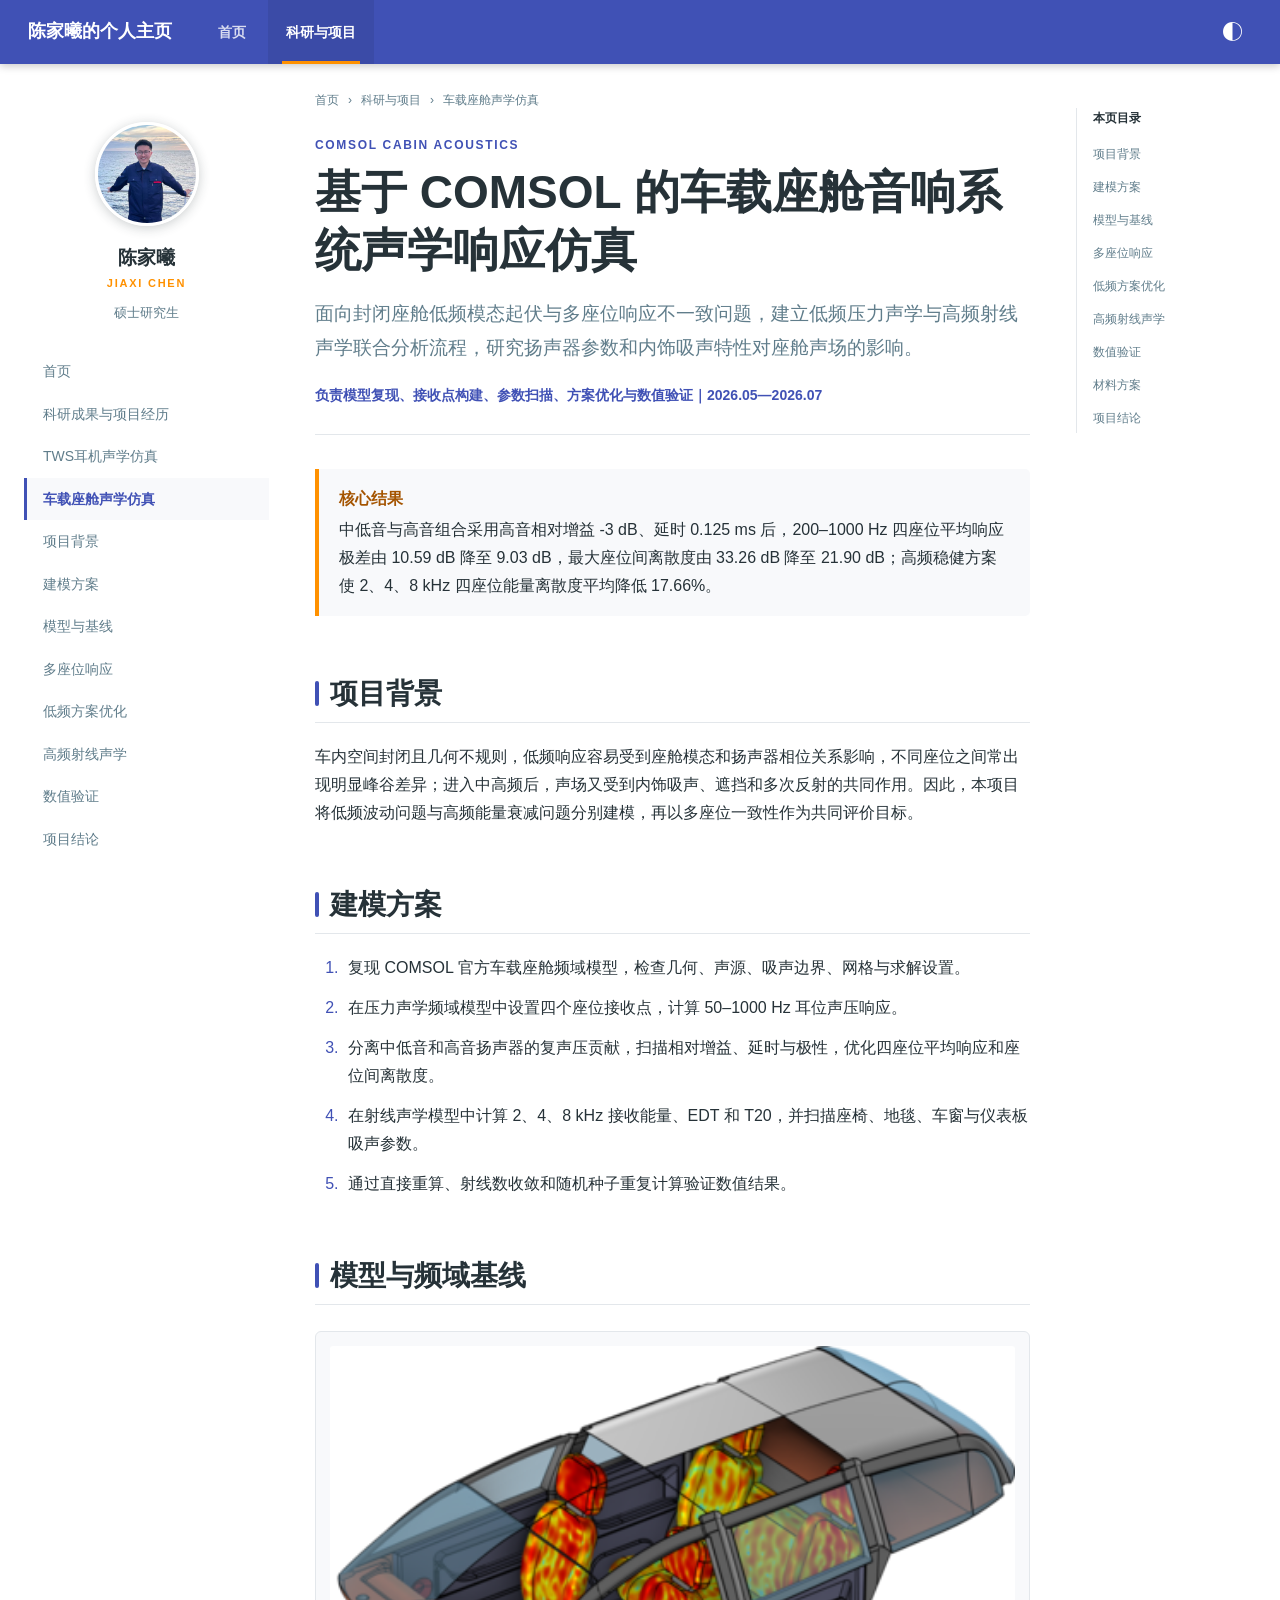
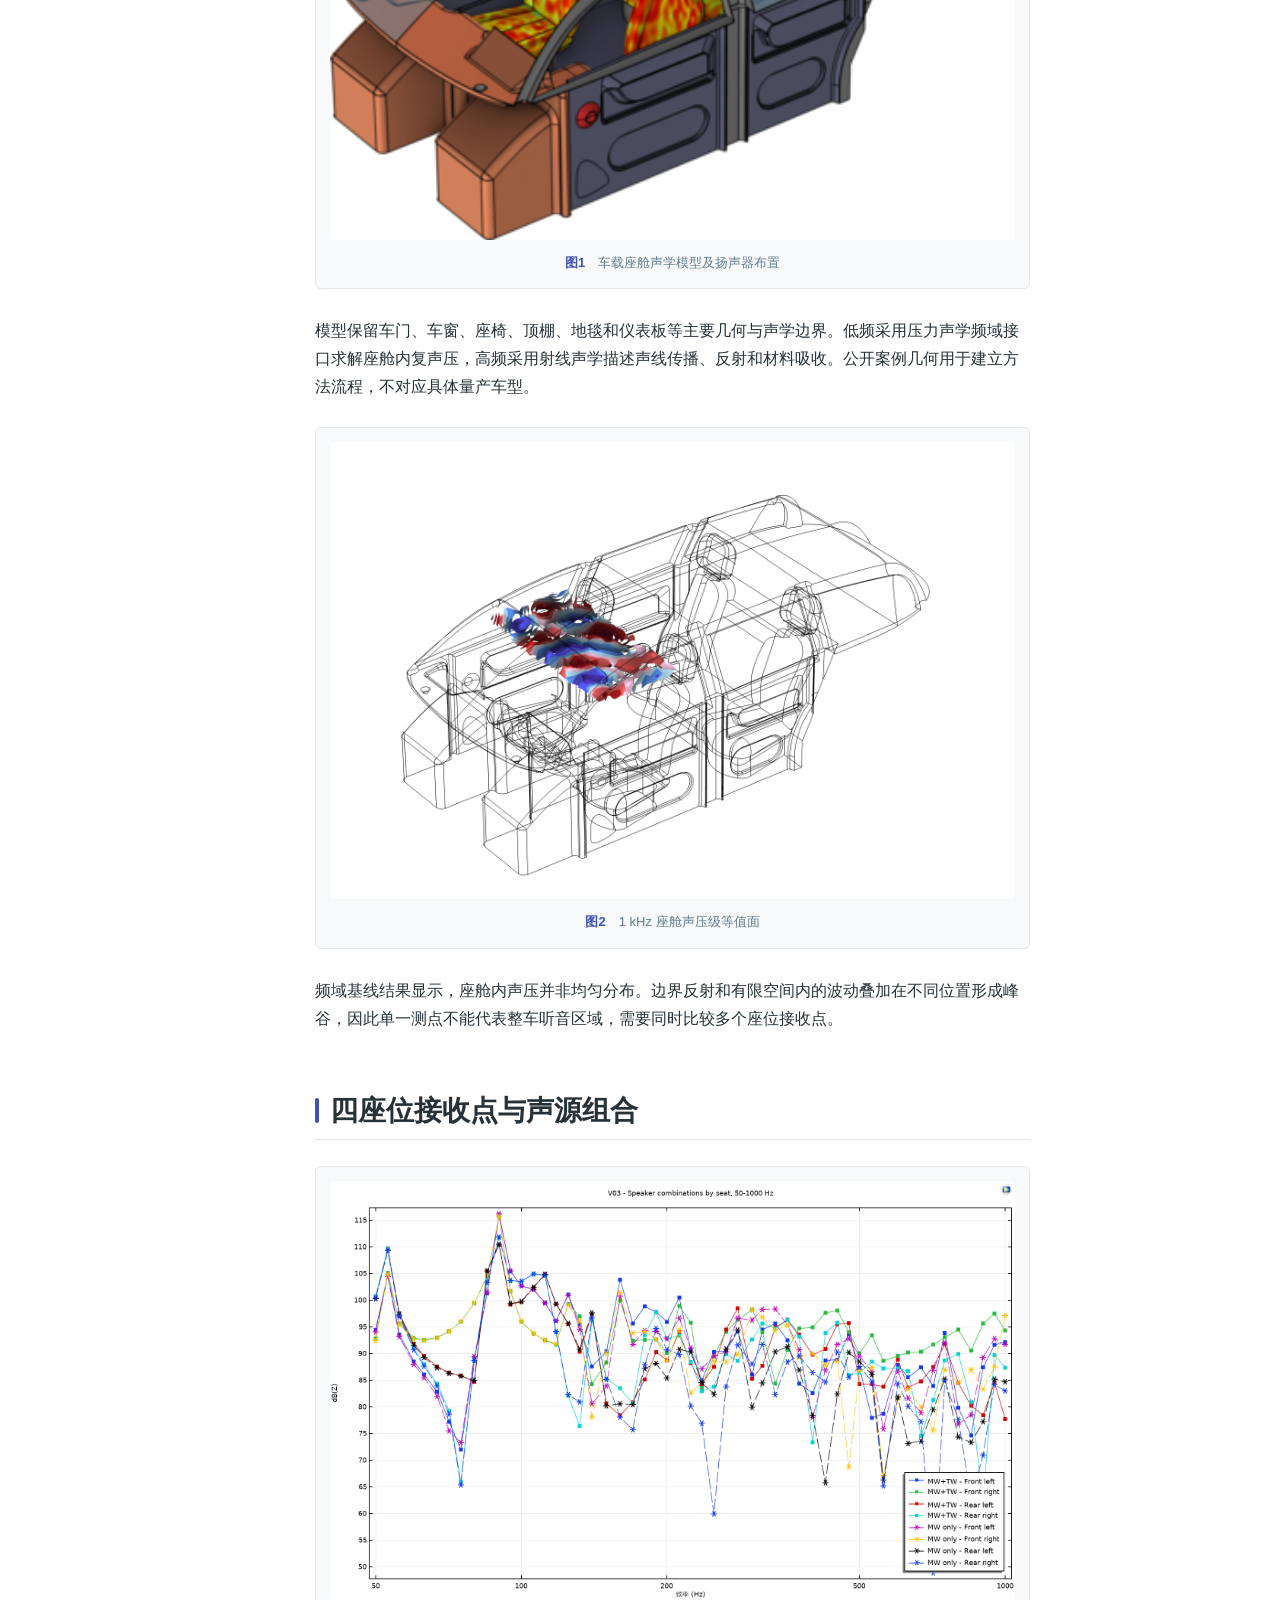
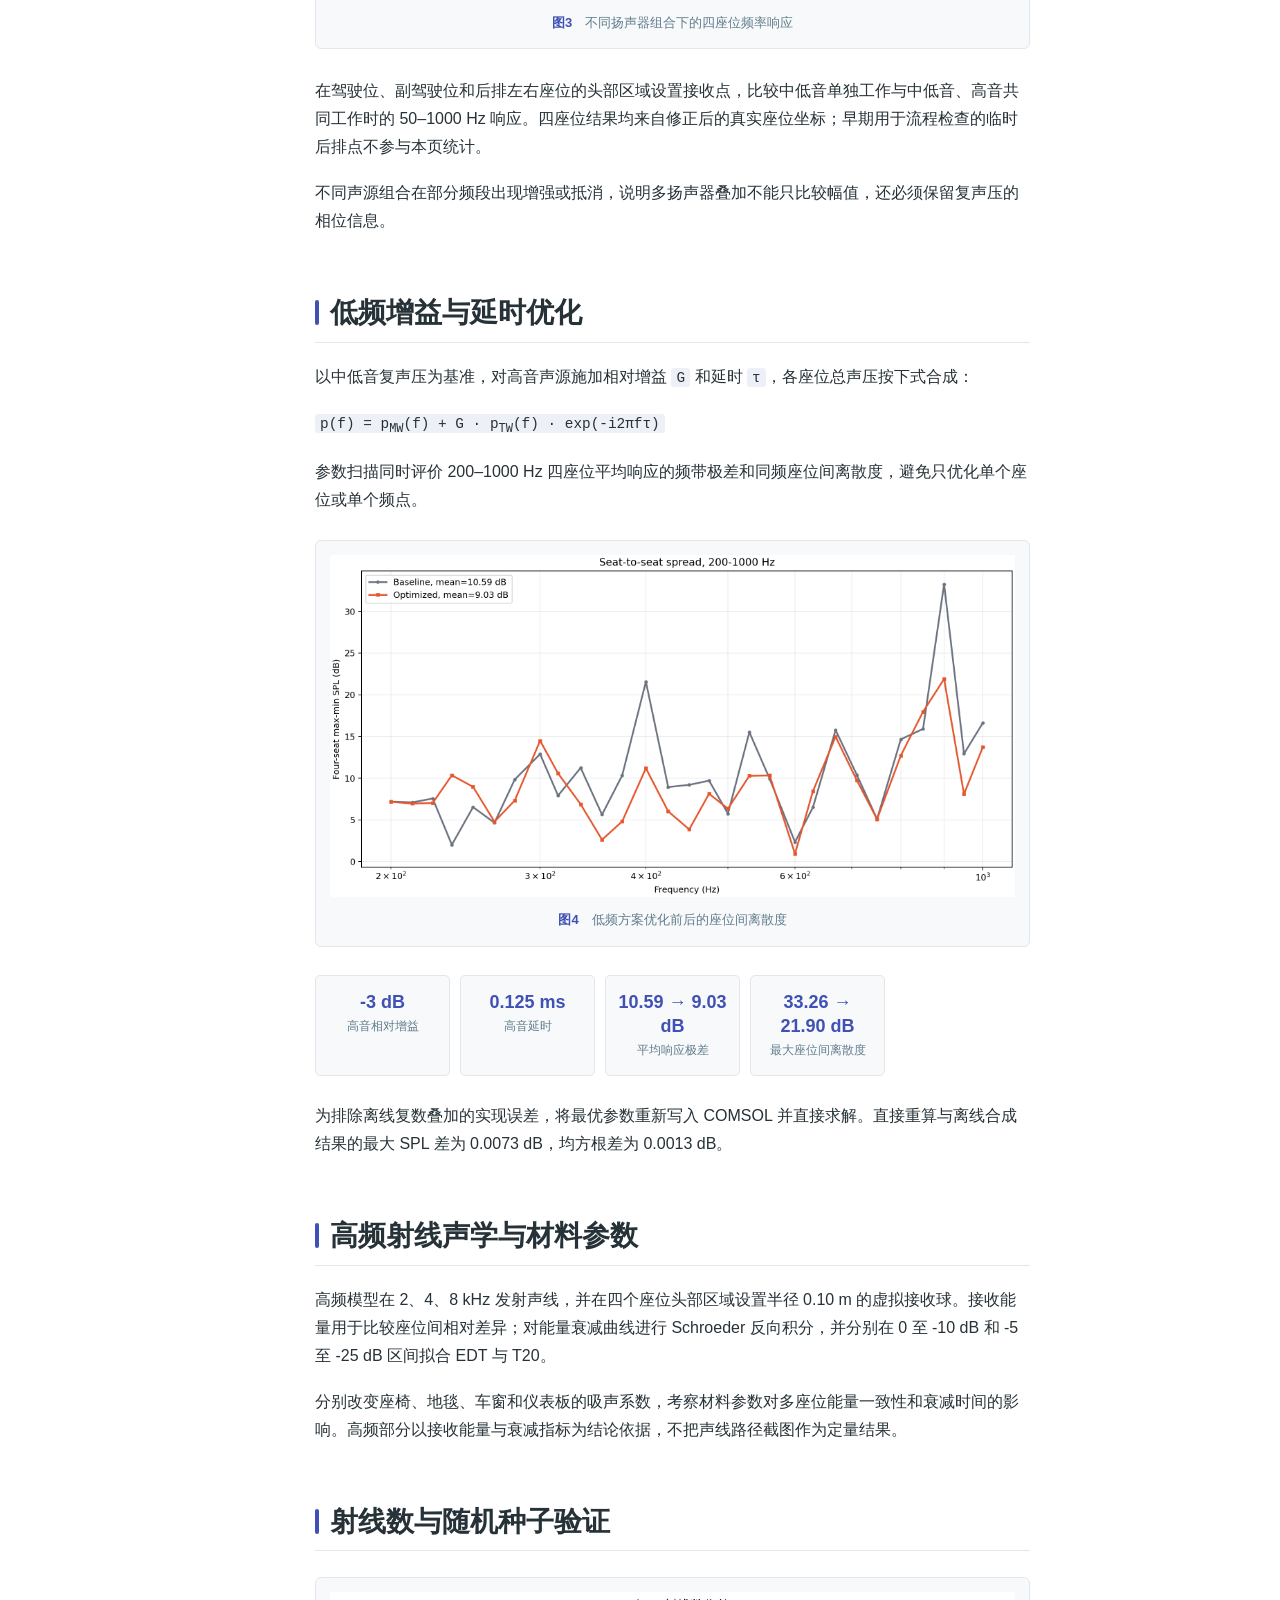
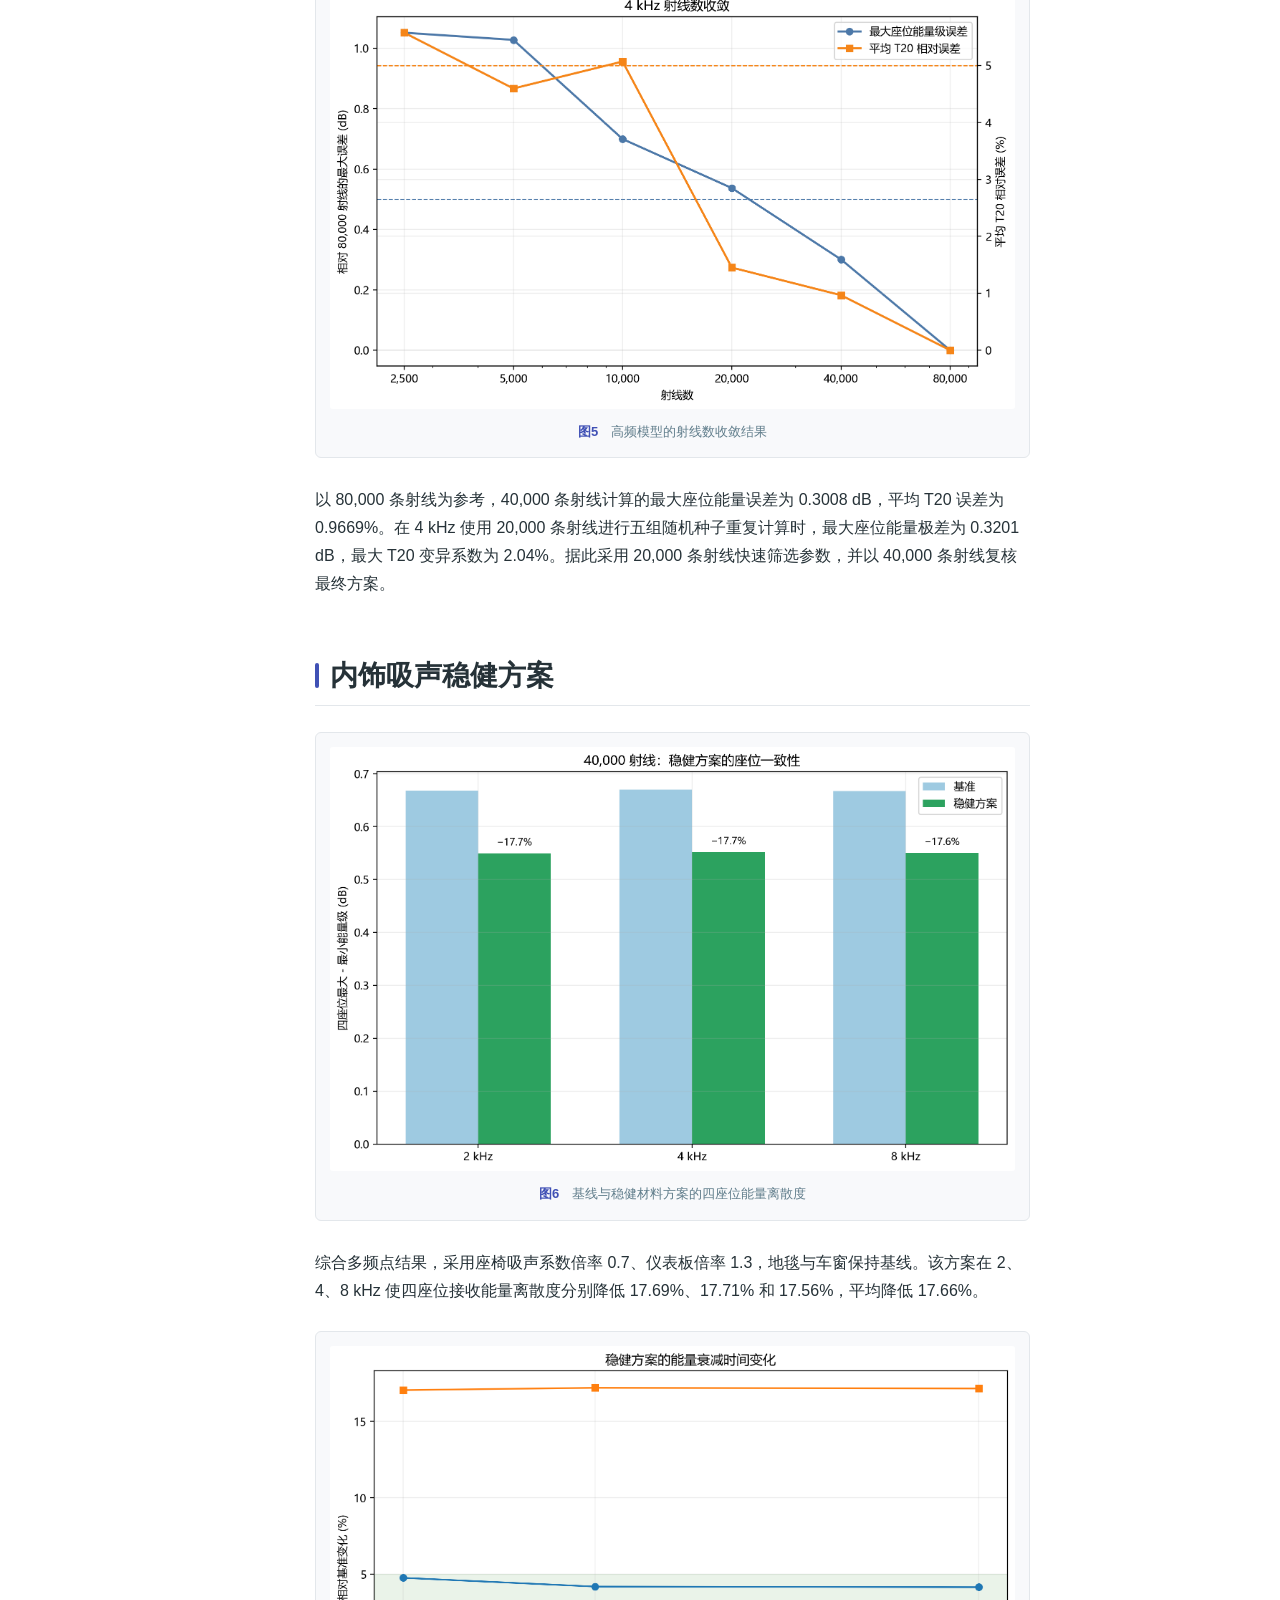
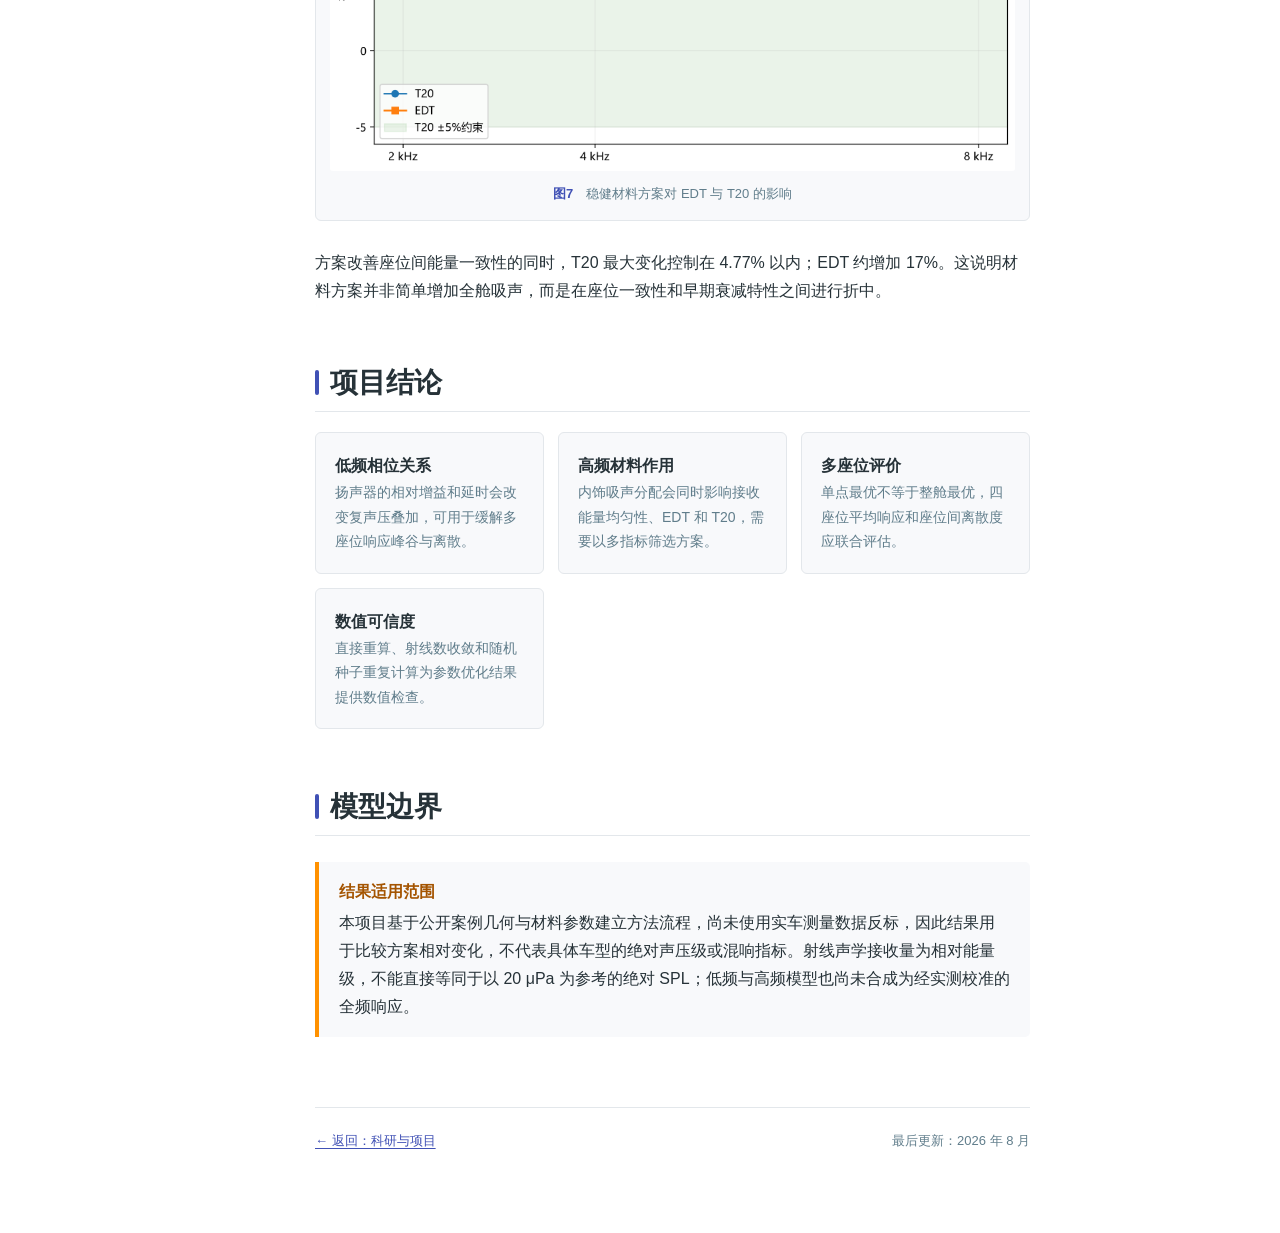
==== car-cabin-acoustics.html @ 0aa57d60 "Add car cabin acoustics project page" ====
<!doctype html>
<html lang="zh-CN">
  <head>
    <meta charset="utf-8" />
    <meta name="viewport" content="width=device-width, initial-scale=1" />
    <title>车载座舱音响系统声学响应仿真 | 陈家曦</title>
    <meta
      name="description"
      content="基于COMSOL开展车载座舱低频压力声学与高频射线声学分析，研究扬声器参数和内饰吸声特性对多座位声学响应的影响。"
    />
    <meta name="theme-color" content="#4051b5" />
    <meta property="og:title" content="车载座舱音响系统声学响应仿真" />
    <meta property="og:description" content="四座位低频响应优化、高频内饰吸声参数分析及数值收敛验证。" />
    <meta property="og:image" content="https://jessechen26.github.io/assets/car-cabin/cabin-model.png" />
    <link rel="stylesheet" href="styles.css" />
    <script src="script.js" defer></script>
  </head>
  <body>
    <header class="topbar">
      <div class="topbar-inner">
        <button class="menu-button" type="button" aria-label="打开目录" aria-expanded="false">☰</button>
        <a class="site-title" href="index.html">陈家曦的个人主页</a>
        <nav class="top-nav" aria-label="页面导航">
          <a href="index.html">首页</a>
          <a class="active" href="research.html">科研与项目</a>
        </nav>
        <button class="theme-button" type="button" aria-label="切换明暗主题">◐</button>
      </div>
    </header>

    <div class="page-shell project-page-shell">
      <aside class="sidebar" aria-label="网站目录">
        <div class="profile-summary">
          <img src="profile.jpg" alt="陈家曦个人照片" width="120" height="120" />
          <strong>陈家曦</strong>
          <span>Jiaxi Chen</span>
          <p>硕士研究生</p>
        </div>
        <nav class="side-nav">
          <a href="index.html">首页</a>
          <a href="research.html">科研成果与项目经历</a>
          <a href="tws-acoustics.html">TWS耳机声学仿真</a>
          <a class="active" href="car-cabin-acoustics.html">车载座舱声学仿真</a>
          <a href="#background">项目背景</a>
          <a href="#modeling">建模方案</a>
          <a href="#baseline">模型与基线</a>
          <a href="#seats">多座位响应</a>
          <a href="#low-frequency">低频方案优化</a>
          <a href="#high-frequency">高频射线声学</a>
          <a href="#convergence">数值验证</a>
          <a href="#conclusions">项目结论</a>
        </nav>
      </aside>

      <main class="document">
        <div class="breadcrumbs">
          <a href="index.html">首页</a><span>›</span><a href="research.html">科研与项目</a><span>›</span><span>车载座舱声学仿真</span>
        </div>
        <article>
          <header class="page-heading project-heading">
            <p class="eyebrow">COMSOL CABIN ACOUSTICS</p>
            <h1>基于 COMSOL 的车载座舱音响系统声学响应仿真</h1>
            <p class="page-lead">面向封闭座舱低频模态起伏与多座位响应不一致问题，建立低频压力声学与高频射线声学联合分析流程，研究扬声器参数和内饰吸声特性对座舱声场的影响。</p>
            <p class="project-meta">负责模型复现、接收点构建、参数扫描、方案优化与数值验证｜2026.05—2026.07</p>
          </header>

          <div class="note result-note">
            <strong>核心结果</strong>
            <p>中低音与高音组合采用高音相对增益 -3 dB、延时 0.125 ms 后，200–1000 Hz 四座位平均响应极差由 10.59 dB 降至 9.03 dB，最大座位间离散度由 33.26 dB 降至 21.90 dB；高频稳健方案使 2、4、8 kHz 四座位能量离散度平均降低 17.66%。</p>
          </div>

          <section id="background">
            <h2>项目背景</h2>
            <p>车内空间封闭且几何不规则，低频响应容易受到座舱模态和扬声器相位关系影响，不同座位之间常出现明显峰谷差异；进入中高频后，声场又受到内饰吸声、遮挡和多次反射的共同作用。因此，本项目将低频波动问题与高频能量衰减问题分别建模，再以多座位一致性作为共同评价目标。</p>
          </section>

          <section id="modeling">
            <h2>建模方案</h2>
            <ol class="workflow-list">
              <li>复现 COMSOL 官方车载座舱频域模型，检查几何、声源、吸声边界、网格与求解设置。</li>
              <li>在压力声学频域模型中设置四个座位接收点，计算 50–1000 Hz 耳位声压响应。</li>
              <li>分离中低音和高音扬声器的复声压贡献，扫描相对增益、延时与极性，优化四座位平均响应和座位间离散度。</li>
              <li>在射线声学模型中计算 2、4、8 kHz 接收能量、EDT 和 T20，并扫描座椅、地毯、车窗与仪表板吸声参数。</li>
              <li>通过直接重算、射线数收敛和随机种子重复计算验证数值结果。</li>
            </ol>
          </section>

          <section id="baseline">
            <h2>模型与频域基线</h2>
            <figure class="project-figure">
              <img src="assets/car-cabin/cabin-model.png" alt="车载座舱声学模型及扬声器布置" loading="lazy" />
              <figcaption><strong>图1</strong>　车载座舱声学模型及扬声器布置</figcaption>
            </figure>
            <p>模型保留车门、车窗、座椅、顶棚、地毯和仪表板等主要几何与声学边界。低频采用压力声学频域接口求解座舱内复声压，高频采用射线声学描述声线传播、反射和材料吸收。公开案例几何用于建立方法流程，不对应具体量产车型。</p>

            <figure class="project-figure figure-wide">
              <img src="assets/car-cabin/cabin-pressure-1000hz.png" alt="1000 Hz座舱声压级等值面" loading="lazy" />
              <figcaption><strong>图2</strong>　1 kHz 座舱声压级等值面</figcaption>
            </figure>
            <p>频域基线结果显示，座舱内声压并非均匀分布。边界反射和有限空间内的波动叠加在不同位置形成峰谷，因此单一测点不能代表整车听音区域，需要同时比较多个座位接收点。</p>
          </section>

          <section id="seats">
            <h2>四座位接收点与声源组合</h2>
            <figure class="project-figure figure-wide">
              <img src="assets/car-cabin/four-seat-speaker-comparison.png" alt="不同扬声器组合下四座位频率响应对比" loading="lazy" />
              <figcaption><strong>图3</strong>　不同扬声器组合下的四座位频率响应</figcaption>
            </figure>
            <p>在驾驶位、副驾驶位和后排左右座位的头部区域设置接收点，比较中低音单独工作与中低音、高音共同工作时的 50–1000 Hz 响应。四座位结果均来自修正后的真实座位坐标；早期用于流程检查的临时后排点不参与本页统计。</p>
            <p>不同声源组合在部分频段出现增强或抵消，说明多扬声器叠加不能只比较幅值，还必须保留复声压的相位信息。</p>
          </section>

          <section id="low-frequency">
            <h2>低频增益与延时优化</h2>
            <p>以中低音复声压为基准，对高音声源施加相对增益 <code>G</code> 和延时 <code>τ</code>，各座位总声压按下式合成：</p>
            <p><code>p(f) = p<sub>MW</sub>(f) + G · p<sub>TW</sub>(f) · exp(-i2πfτ)</code></p>
            <p>参数扫描同时评价 200–1000 Hz 四座位平均响应的频带极差和同频座位间离散度，避免只优化单个座位或单个频点。</p>

            <figure class="project-figure figure-wide">
              <img src="assets/car-cabin/low-frequency-spread-optimization.png" alt="优化前后四座位离散度对比" loading="lazy" />
              <figcaption><strong>图4</strong>　低频方案优化前后的座位间离散度</figcaption>
            </figure>

            <div class="result-grid" aria-label="低频优化结果">
              <div><strong>-3 dB</strong><span>高音相对增益</span></div>
              <div><strong>0.125 ms</strong><span>高音延时</span></div>
              <div><strong>10.59 → 9.03 dB</strong><span>平均响应极差</span></div>
              <div><strong>33.26 → 21.90 dB</strong><span>最大座位间离散度</span></div>
            </div>
            <p>为排除离线复数叠加的实现误差，将最优参数重新写入 COMSOL 并直接求解。直接重算与离线合成结果的最大 SPL 差为 0.0073 dB，均方根差为 0.0013 dB。</p>
          </section>

          <section id="high-frequency">
            <h2>高频射线声学与材料参数</h2>
            <p>高频模型在 2、4、8 kHz 发射声线，并在四个座位头部区域设置半径 0.10 m 的虚拟接收球。接收能量用于比较座位间相对差异；对能量衰减曲线进行 Schroeder 反向积分，并分别在 0 至 -10 dB 和 -5 至 -25 dB 区间拟合 EDT 与 T20。</p>
            <p>分别改变座椅、地毯、车窗和仪表板的吸声系数，考察材料参数对多座位能量一致性和衰减时间的影响。高频部分以接收能量与衰减指标为结论依据，不把声线路径截图作为定量结果。</p>
          </section>

          <section id="convergence">
            <h2>射线数与随机种子验证</h2>
            <figure class="project-figure figure-wide">
              <img src="assets/car-cabin/ray-convergence.png" alt="高频模型射线数收敛结果" loading="lazy" />
              <figcaption><strong>图5</strong>　高频模型的射线数收敛结果</figcaption>
            </figure>
            <p>以 80,000 条射线为参考，40,000 条射线计算的最大座位能量误差为 0.3008 dB，平均 T20 误差为 0.9669%。在 4 kHz 使用 20,000 条射线进行五组随机种子重复计算时，最大座位能量极差为 0.3201 dB，最大 T20 变异系数为 2.04%。据此采用 20,000 条射线快速筛选参数，并以 40,000 条射线复核最终方案。</p>
          </section>

          <section id="materials">
            <h2>内饰吸声稳健方案</h2>
            <figure class="project-figure figure-wide">
              <img src="assets/car-cabin/robust-seat-uniformity.png" alt="基线与稳健材料方案的四座位能量离散度" loading="lazy" />
              <figcaption><strong>图6</strong>　基线与稳健材料方案的四座位能量离散度</figcaption>
            </figure>
            <p>综合多频点结果，采用座椅吸声系数倍率 0.7、仪表板倍率 1.3，地毯与车窗保持基线。该方案在 2、4、8 kHz 使四座位接收能量离散度分别降低 17.69%、17.71% 和 17.56%，平均降低 17.66%。</p>

            <figure class="project-figure figure-wide">
              <img src="assets/car-cabin/robust-edt-t20.png" alt="稳健材料方案对EDT和T20的影响" loading="lazy" />
              <figcaption><strong>图7</strong>　稳健材料方案对 EDT 与 T20 的影响</figcaption>
            </figure>
            <p>方案改善座位间能量一致性的同时，T20 最大变化控制在 4.77% 以内；EDT 约增加 17%。这说明材料方案并非简单增加全舱吸声，而是在座位一致性和早期衰减特性之间进行折中。</p>
          </section>

          <section id="conclusions">
            <h2>项目结论</h2>
            <div class="conclusion-grid">
              <article><strong>低频相位关系</strong><p>扬声器的相对增益和延时会改变复声压叠加，可用于缓解多座位响应峰谷与离散。</p></article>
              <article><strong>高频材料作用</strong><p>内饰吸声分配会同时影响接收能量均匀性、EDT 和 T20，需要以多指标筛选方案。</p></article>
              <article><strong>多座位评价</strong><p>单点最优不等于整舱最优，四座位平均响应和座位间离散度应联合评估。</p></article>
              <article><strong>数值可信度</strong><p>直接重算、射线数收敛和随机种子重复计算为参数优化结果提供数值检查。</p></article>
            </div>
          </section>

          <section id="limitations">
            <h2>模型边界</h2>
            <div class="note caution-note">
              <strong>结果适用范围</strong>
              <p>本项目基于公开案例几何与材料参数建立方法流程，尚未使用实车测量数据反标，因此结果用于比较方案相对变化，不代表具体车型的绝对声压级或混响指标。射线声学接收量为相对能量级，不能直接等同于以 20 μPa 为参考的绝对 SPL；低频与高频模型也尚未合成为经实测校准的全频响应。</p>
            </div>
          </section>

          <footer class="document-footer">
            <a href="research.html">← 返回：科研与项目</a>
            <span>最后更新：2026 年 8 月</span>
          </footer>
        </article>
      </main>

      <aside class="toc" aria-label="本页目录">
        <strong>本页目录</strong>
        <a href="#background">项目背景</a>
        <a href="#modeling">建模方案</a>
        <a href="#baseline">模型与基线</a>
        <a href="#seats">多座位响应</a>
        <a href="#low-frequency">低频方案优化</a>
        <a href="#high-frequency">高频射线声学</a>
        <a href="#convergence">数值验证</a>
        <a href="#materials">材料方案</a>
        <a href="#conclusions">项目结论</a>
      </aside>
    </div>
  </body>
</html>
---- styles.css ----
:root {
  --primary: #4051b5;
  --primary-dark: #303f9f;
  --accent: #ff9100;
  --background: #ffffff;
  --surface: #f8f9fb;
  --text: #263238;
  --muted: #607d8b;
  --line: #e3e7eb;
  --code: #eef0f7;
  --header-height: 64px;
}

html[data-theme="dark"] {
  --primary: #536dfe;
  --primary-dark: #3f51b5;
  --background: #1e2127;
  --surface: #252930;
  --text: #e7e9ec;
  --muted: #aab3bd;
  --line: #373c45;
  --code: #2d323b;
}

* { box-sizing: border-box; }
html { scroll-behavior: smooth; scroll-padding-top: calc(var(--header-height) + 24px); }

body {
  margin: 0;
  color: var(--text);
  background: var(--background);
  font-family: -apple-system, BlinkMacSystemFont, "Segoe UI", "Noto Sans SC", "Microsoft YaHei", sans-serif;
  font-size: 16px;
  line-height: 1.75;
}

a { color: var(--primary); text-underline-offset: 3px; }
a:hover { color: var(--accent); }

.topbar {
  position: sticky;
  z-index: 20;
  top: 0;
  height: var(--header-height);
  color: #fff;
  background: var(--primary);
  box-shadow: 0 2px 8px rgba(0, 0, 0, 0.22);
}

.topbar-inner {
  display: flex;
  width: min(100%, 1440px);
  height: 100%;
  align-items: center;
  gap: 28px;
  margin: 0 auto;
  padding: 0 28px;
}

.site-title {
  color: #fff;
  font-size: 18px;
  font-weight: 700;
  text-decoration: none;
}

.site-title:hover { color: #fff; }

.top-nav {
  display: flex;
  height: 100%;
  align-items: stretch;
  gap: 4px;
}

.top-nav a {
  display: flex;
  position: relative;
  align-items: center;
  padding: 0 18px;
  color: rgba(255, 255, 255, 0.8);
  font-size: 14px;
  font-weight: 600;
  text-decoration: none;
}

.top-nav a:hover, .top-nav a.active { color: #fff; background: rgba(0, 0, 0, 0.08); }
.top-nav a.active::after { position: absolute; right: 14px; bottom: 0; left: 14px; height: 3px; content: ""; background: var(--accent); }

.theme-button, .menu-button {
  width: 40px;
  height: 40px;
  border: 0;
  border-radius: 50%;
  color: #fff;
  background: transparent;
  cursor: pointer;
  font-size: 21px;
}

.theme-button { margin-left: auto; }
.theme-button:hover, .menu-button:hover { background: rgba(0, 0, 0, 0.12); }
.menu-button { display: none; }

.page-shell {
  display: grid;
  grid-template-columns: 245px minmax(0, 780px) 180px;
  gap: 46px;
  width: min(100% - 48px, 1320px);
  margin: 0 auto;
}

.sidebar, .toc { position: sticky; top: calc(var(--header-height) + 24px); align-self: start; max-height: calc(100vh - var(--header-height) - 48px); overflow-y: auto; }
.sidebar { padding: 34px 0; }

.profile-summary {
  display: flex;
  flex-direction: column;
  align-items: center;
  padding: 0 18px 26px;
  text-align: center;
}

.profile-summary img {
  width: 104px;
  height: 104px;
  margin-bottom: 15px;
  border: 3px solid var(--background);
  border-radius: 50%;
  object-fit: cover;
  object-position: center 30%;
  box-shadow: 0 2px 12px rgba(38, 50, 56, 0.24);
  transform: scale(1);
}

.profile-summary strong { font-size: 19px; }
.profile-summary > span { color: var(--accent); font-size: 11px; font-weight: 700; letter-spacing: 0.16em; text-transform: uppercase; }
.profile-summary p { margin: 8px 0 0; color: var(--muted); font-size: 13px; }

.side-nav { display: grid; }

.side-nav a {
  padding: 9px 16px;
  border-left: 3px solid transparent;
  color: var(--muted);
  font-size: 14px;
  font-weight: 500;
  text-decoration: none;
}

.side-nav a:hover { color: var(--primary); background: var(--surface); }
.side-nav a.active { border-left-color: var(--primary); color: var(--primary); background: var(--surface); font-weight: 700; }

.document { min-width: 0; padding: 26px 0 80px; }
.breadcrumbs { display: flex; gap: 9px; margin-bottom: 24px; color: var(--muted); font-size: 12px; }
.breadcrumbs a { color: var(--muted); text-decoration: none; }

.page-heading { margin-bottom: 34px; padding-bottom: 26px; border-bottom: 1px solid var(--line); }
.eyebrow { margin: 0 0 8px; color: var(--primary); font-size: 12px; font-weight: 800; letter-spacing: 0.14em; }
h1 { margin: 0; color: var(--text); font-size: clamp(34px, 5vw, 48px); line-height: 1.25; }
.page-lead { margin: 18px 0 0; color: var(--muted); font-size: 19px; line-height: 1.8; }

h2 { margin: 58px 0 20px; padding-bottom: 9px; border-bottom: 1px solid var(--line); color: var(--text); font-size: 28px; line-height: 1.4; }
h2::before { display: inline-block; width: 4px; height: 25px; margin-right: 11px; border-radius: 3px; content: ""; vertical-align: -3px; background: var(--primary); }
h3 { margin: 30px 0 12px; color: var(--text); font-size: 20px; }
p { margin: 0 0 18px; }
ul { padding-left: 23px; }
li { margin: 7px 0; }
li::marker { color: var(--primary); }

.note {
  margin: 26px 0;
  padding: 16px 20px;
  border-left: 4px solid var(--primary);
  border-radius: 0 5px 5px 0;
  background: var(--surface);
}

.note strong { color: var(--primary); }
.note p { margin: 3px 0 0; }

.info-list { border-top: 1px solid var(--line); }
.info-list > div { display: grid; grid-template-columns: 120px 1fr; gap: 18px; padding: 14px 4px; border-bottom: 1px solid var(--line); }
.info-list span { color: var(--muted); font-size: 14px; }

.tag-list { display: flex; flex-wrap: wrap; gap: 9px; }
.tag-list span { padding: 5px 11px; border-radius: 4px; color: var(--primary); background: var(--code); font-size: 13px; font-weight: 600; }
.tag-list.compact { margin-top: 18px; }

.entry-link {
  display: inline-flex;
  align-items: center;
  margin-top: 20px;
  font-size: 14px;
  font-weight: 700;
  text-decoration: none;
}

.project-heading h1 { font-size: clamp(32px, 4.5vw, 46px); }
.project-meta { margin: 18px 0 0; color: var(--primary); font-size: 14px; font-weight: 700; }
.result-note { border-left-color: var(--accent); }
.result-note strong { color: #a45400; }
.caution-note { border-left-color: var(--accent); }
.caution-note strong { color: #a45400; }

code {
  padding: 0.12em 0.35em;
  border-radius: 3px;
  color: var(--text);
  background: var(--code);
  font-family: "SFMono-Regular", Consolas, "Liberation Mono", monospace;
  font-size: 0.9em;
}

.workflow-list { padding-left: 28px; }
.workflow-list li { margin: 12px 0; padding-left: 5px; }

.project-figure {
  margin: 26px 0 28px;
  padding: 14px;
  border: 1px solid var(--line);
  border-radius: 6px;
  background: var(--surface);
}

.project-figure img {
  display: block;
  width: 100%;
  height: auto;
  max-height: 650px;
  border-radius: 3px;
  object-fit: contain;
  background: #fff;
}

.project-figure figcaption { margin-top: 12px; color: var(--muted); font-size: 13px; text-align: center; }
.project-figure figcaption strong { color: var(--primary); }

.table-scroll { overflow-x: auto; margin: 20px 0 24px; }
table { width: 100%; border-collapse: collapse; font-size: 14px; }
th, td { padding: 11px 13px; border: 1px solid var(--line); text-align: left; white-space: nowrap; }
th { color: var(--primary); background: var(--surface); }

.result-grid {
  display: grid;
  grid-template-columns: repeat(5, minmax(0, 1fr));
  gap: 10px;
  margin: 22px 0 26px;
}

.result-grid > div {
  display: flex;
  flex-direction: column;
  gap: 2px;
  padding: 14px 10px;
  border: 1px solid var(--line);
  border-radius: 5px;
  text-align: center;
  background: var(--surface);
}

.result-grid strong { color: var(--primary); font-size: 18px; line-height: 1.35; }
.result-grid span { color: var(--muted); font-size: 12px; }

.conclusion-grid {
  display: grid;
  grid-template-columns: repeat(3, minmax(0, 1fr));
  gap: 14px;
}

.conclusion-grid article {
  padding: 19px;
  border: 1px solid var(--line);
  border-radius: 6px;
  background: var(--surface);
}

.conclusion-grid article > span { color: var(--accent); font-size: 12px; font-weight: 800; }
.conclusion-grid h3 { margin: 6px 0 8px; font-size: 18px; }
.conclusion-grid p { margin: 0; color: var(--muted); font-size: 14px; }

.history { border-left: 2px solid var(--line); }
.history article { display: grid; position: relative; grid-template-columns: 155px 1fr; gap: 25px; padding: 5px 0 38px 26px; }
.history article::before { position: absolute; top: 9px; left: -7px; width: 10px; height: 10px; border: 2px solid var(--background); border-radius: 50%; content: ""; background: var(--primary); }
.history h3 { margin: 0 0 4px; }
.history p { margin: 0; color: var(--muted); }
.history ul { margin-bottom: 0; }
.history-time { padding-top: 4px; color: var(--primary); font-size: 12px; font-weight: 700; }

.entry { margin: 0 0 30px; padding: 24px 26px; border: 1px solid var(--line); border-left: 4px solid var(--primary); border-radius: 4px; background: var(--background); }
.entry h3 { margin: 12px 0 13px; font-size: 21px; line-height: 1.55; }
.entry p { color: var(--muted); }
.entry ul { margin-bottom: 0; }
.project-entry { border-left-color: var(--accent); }

.entry-meta { display: flex; align-items: center; justify-content: space-between; gap: 15px; font-size: 12px; }
.entry-meta span { color: var(--primary); font-weight: 800; }
.entry-meta strong { padding: 2px 8px; border-radius: 3px; color: #a45400; background: rgba(255, 145, 0, 0.14); }

.document-footer { display: flex; justify-content: space-between; gap: 20px; margin-top: 70px; padding-top: 22px; border-top: 1px solid var(--line); color: var(--muted); font-size: 13px; }

.toc { display: grid; gap: 4px; margin-top: 44px; padding-left: 16px; border-left: 1px solid var(--line); }
.toc strong { margin-bottom: 7px; color: var(--text); font-size: 12px; }
.toc a { padding: 4px 0; color: var(--muted); font-size: 12px; text-decoration: none; }
.toc a:hover { color: var(--primary); }

@media (max-width: 1080px) {
  .page-shell { grid-template-columns: 225px minmax(0, 760px); }
  .toc { display: none; }
}

@media (max-width: 760px) {
  :root { --header-height: 58px; }
  .topbar-inner { gap: 10px; padding: 0 12px; }
  .site-title { overflow: hidden; font-size: 16px; text-overflow: ellipsis; white-space: nowrap; }
  .top-nav { display: none; }
  .menu-button { display: block; flex: 0 0 auto; }
  .theme-button { flex: 0 0 auto; }
  .page-shell { display: block; width: min(100% - 36px, 760px); }

  .sidebar {
    position: fixed;
    z-index: 30;
    top: var(--header-height);
    bottom: 0;
    left: 0;
    width: min(82vw, 300px);
    max-height: none;
    padding: 28px 18px;
    background: var(--background);
    box-shadow: 5px 0 18px rgba(0, 0, 0, 0.2);
    transform: translateX(-110%);
    transition: transform 180ms ease;
  }

  body.menu-open .sidebar { transform: translateX(0); }
  body.menu-open::after { position: fixed; z-index: 25; inset: var(--header-height) 0 0; content: ""; background: rgba(0, 0, 0, 0.38); }
  .profile-summary img { width: 88px; height: 88px; }
  .document { padding-top: 20px; }
  h2 { margin-top: 48px; font-size: 25px; }
  .page-lead { font-size: 17px; }
  .info-list > div { grid-template-columns: 92px 1fr; }
  .history article { grid-template-columns: 1fr; gap: 4px; }
  .entry { padding: 20px 18px; }
  .entry-meta { align-items: flex-start; flex-direction: column; gap: 5px; }
  .document-footer { align-items: flex-start; flex-direction: column; }
  .result-grid { grid-template-columns: repeat(2, minmax(0, 1fr)); }
  .conclusion-grid { grid-template-columns: 1fr; }
  .project-figure { margin-right: -4px; margin-left: -4px; padding: 8px; }
}

@media (prefers-reduced-motion: reduce) {
  html { scroll-behavior: auto; }
  * { transition-duration: 0.01ms !important; }
}
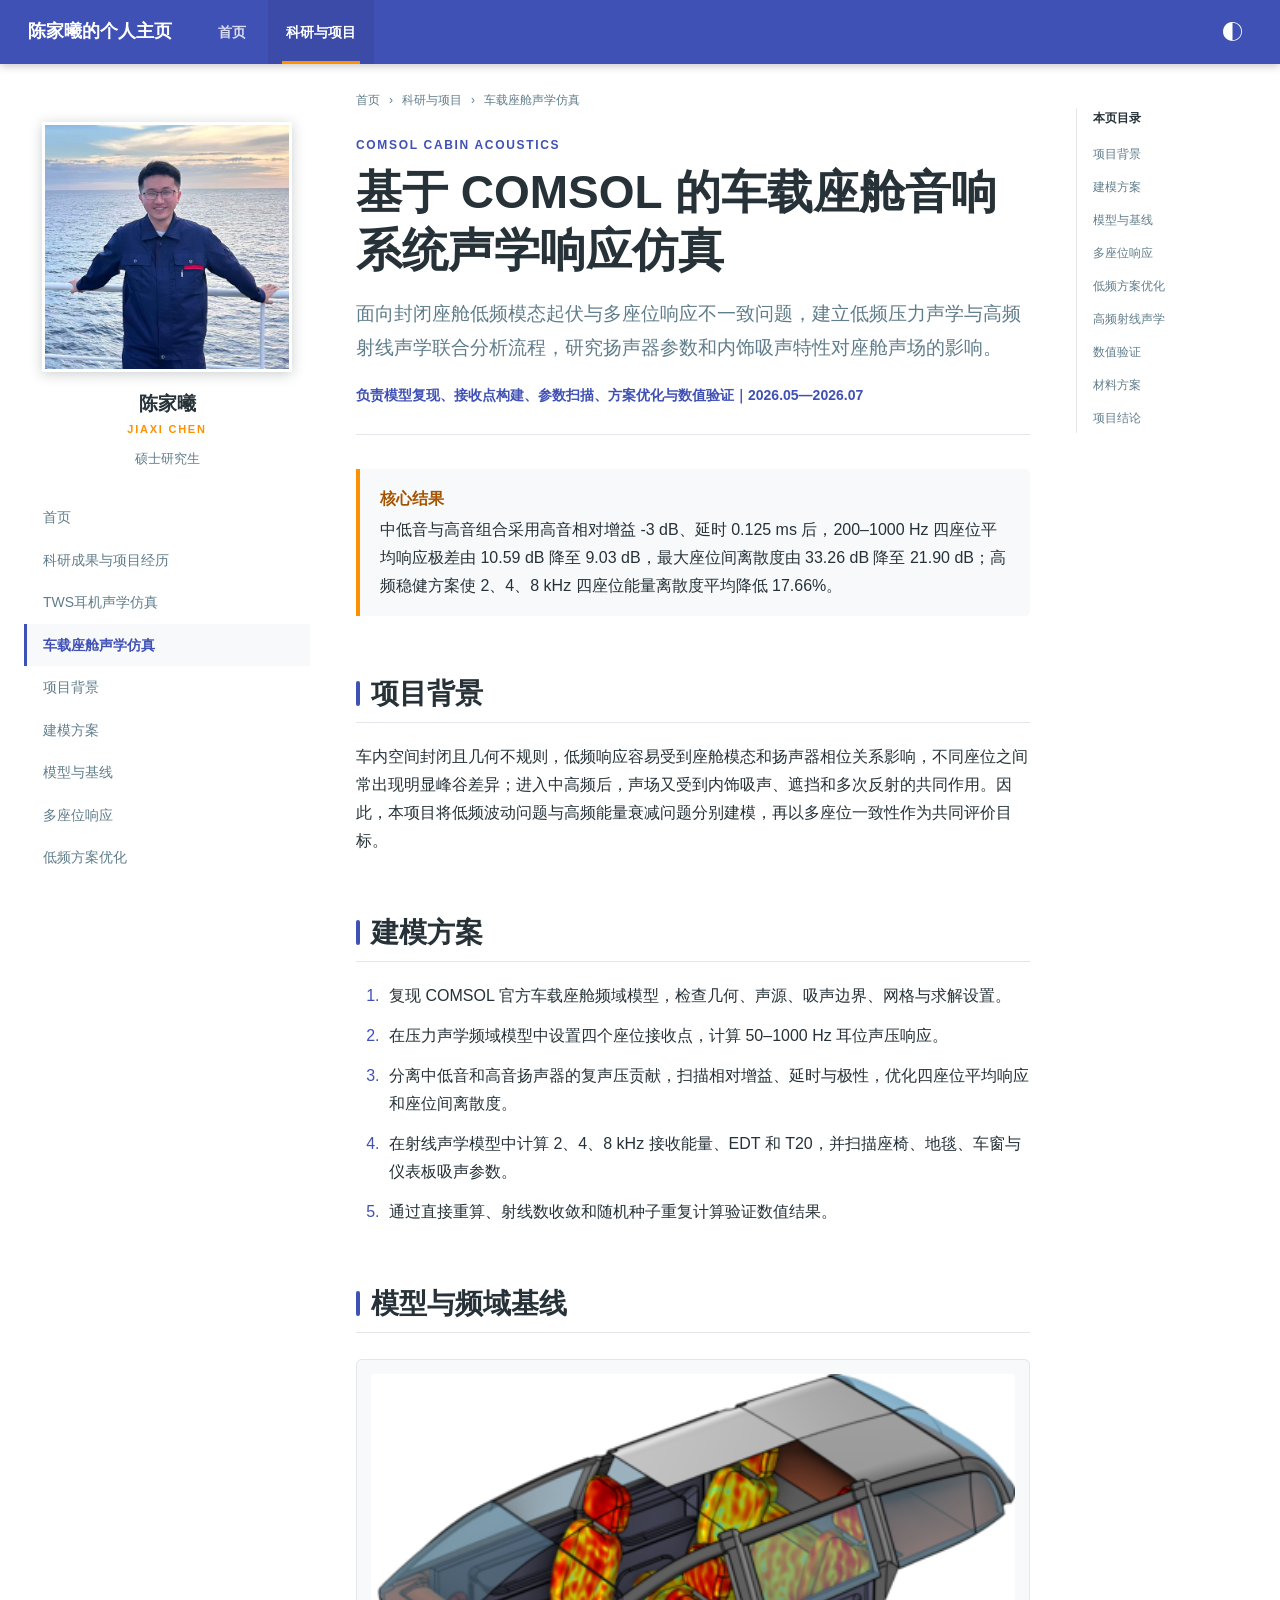
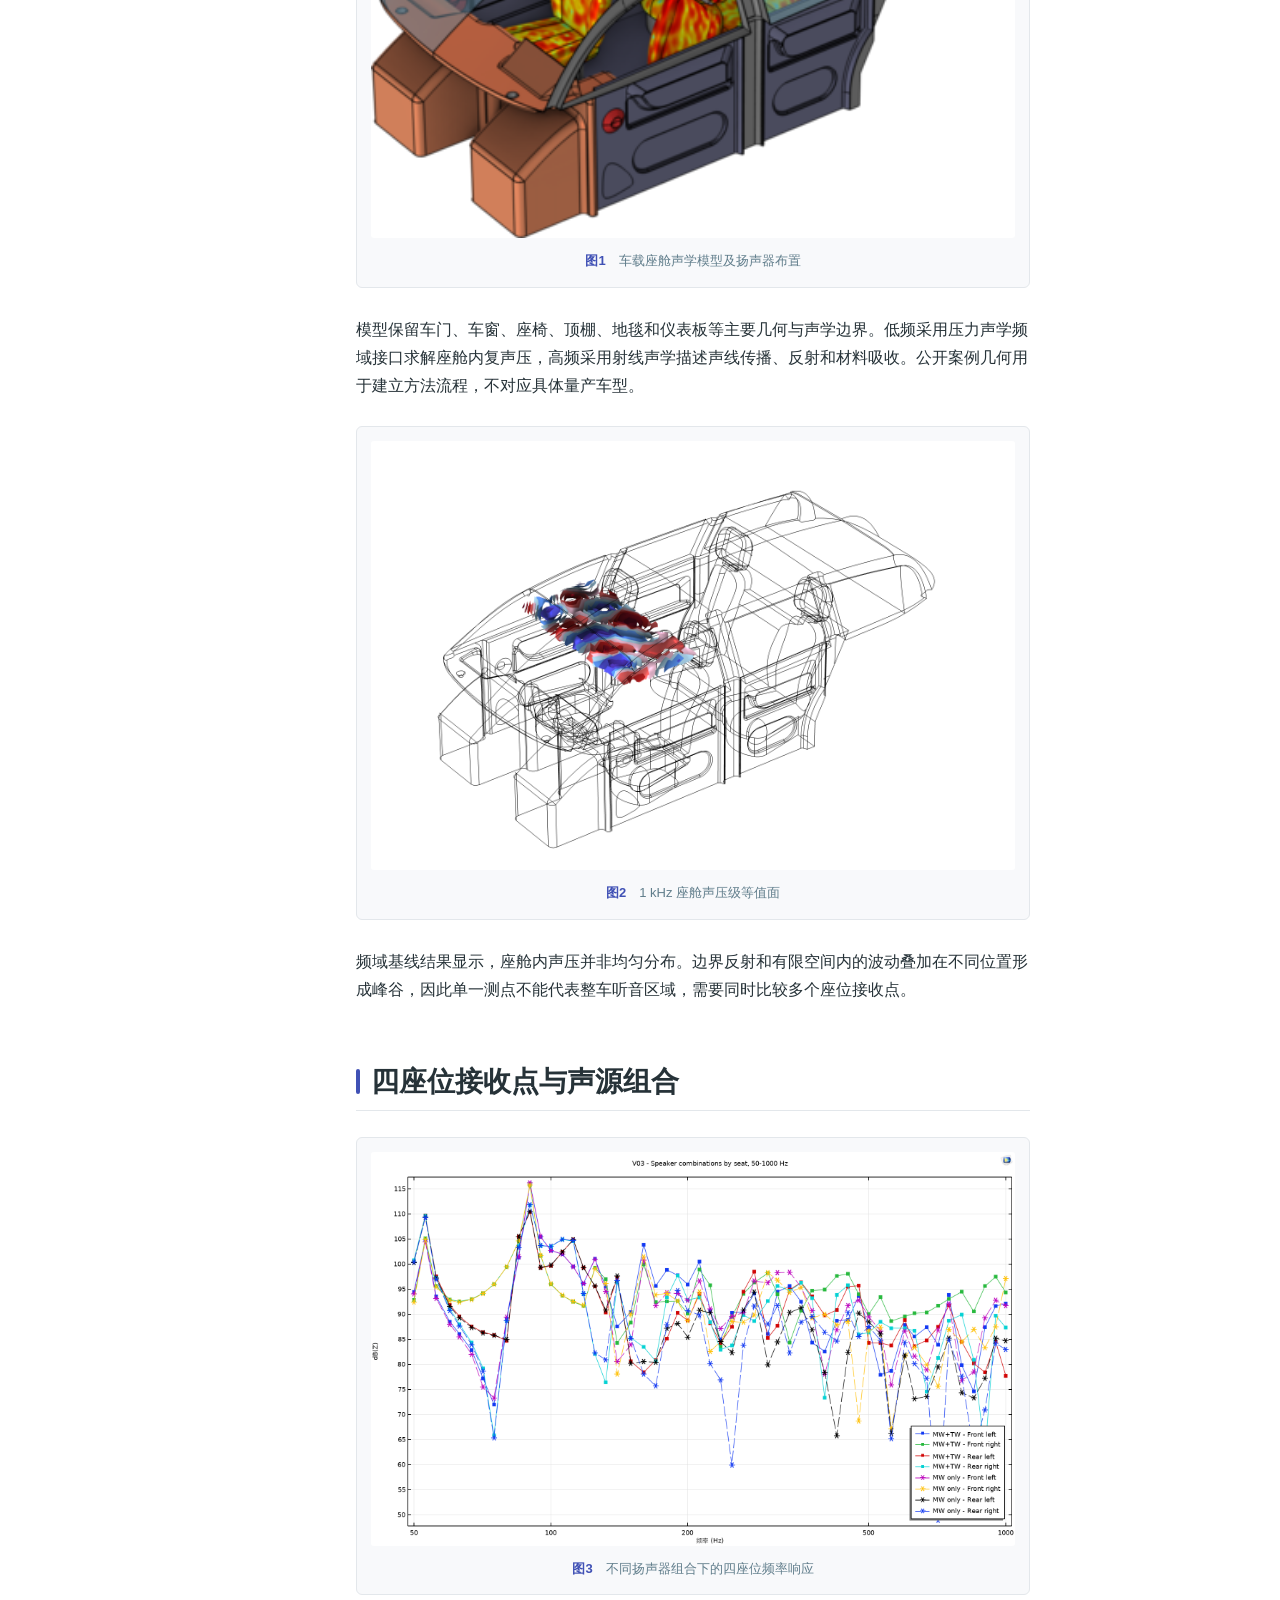
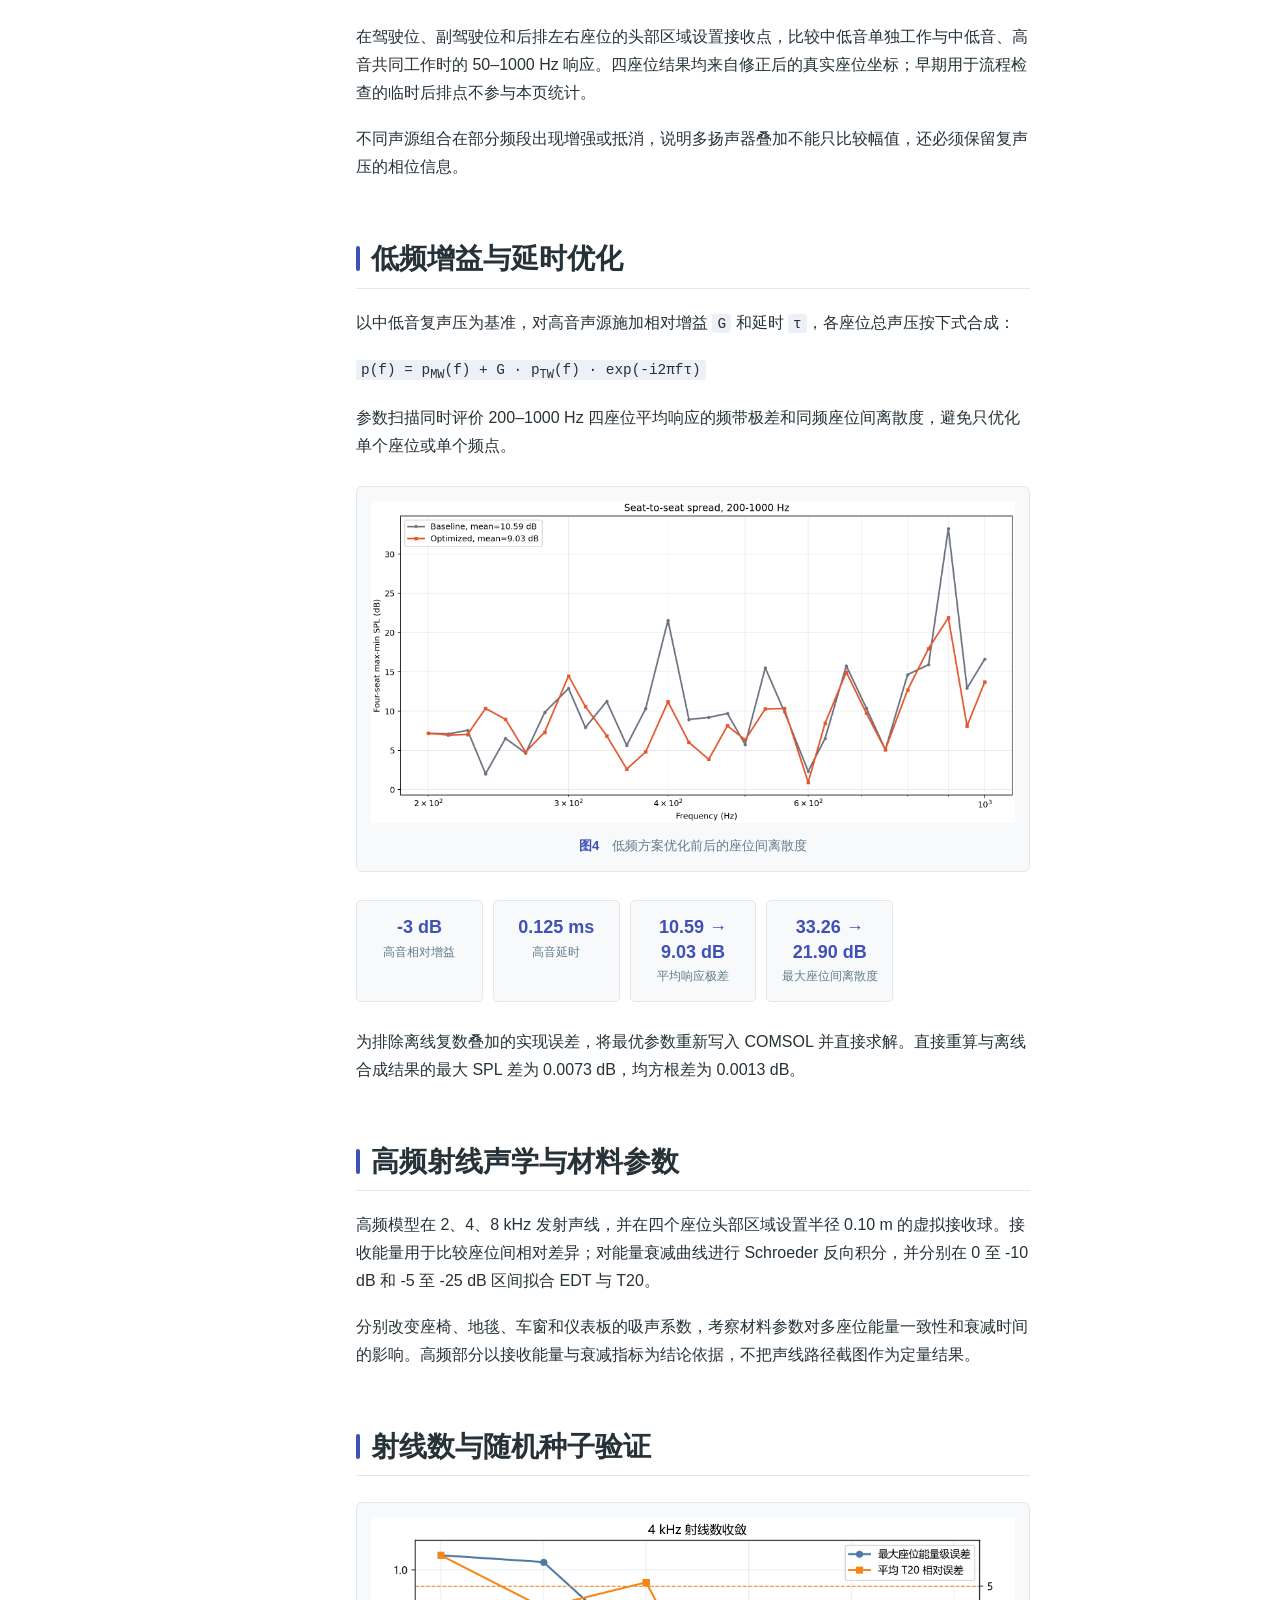
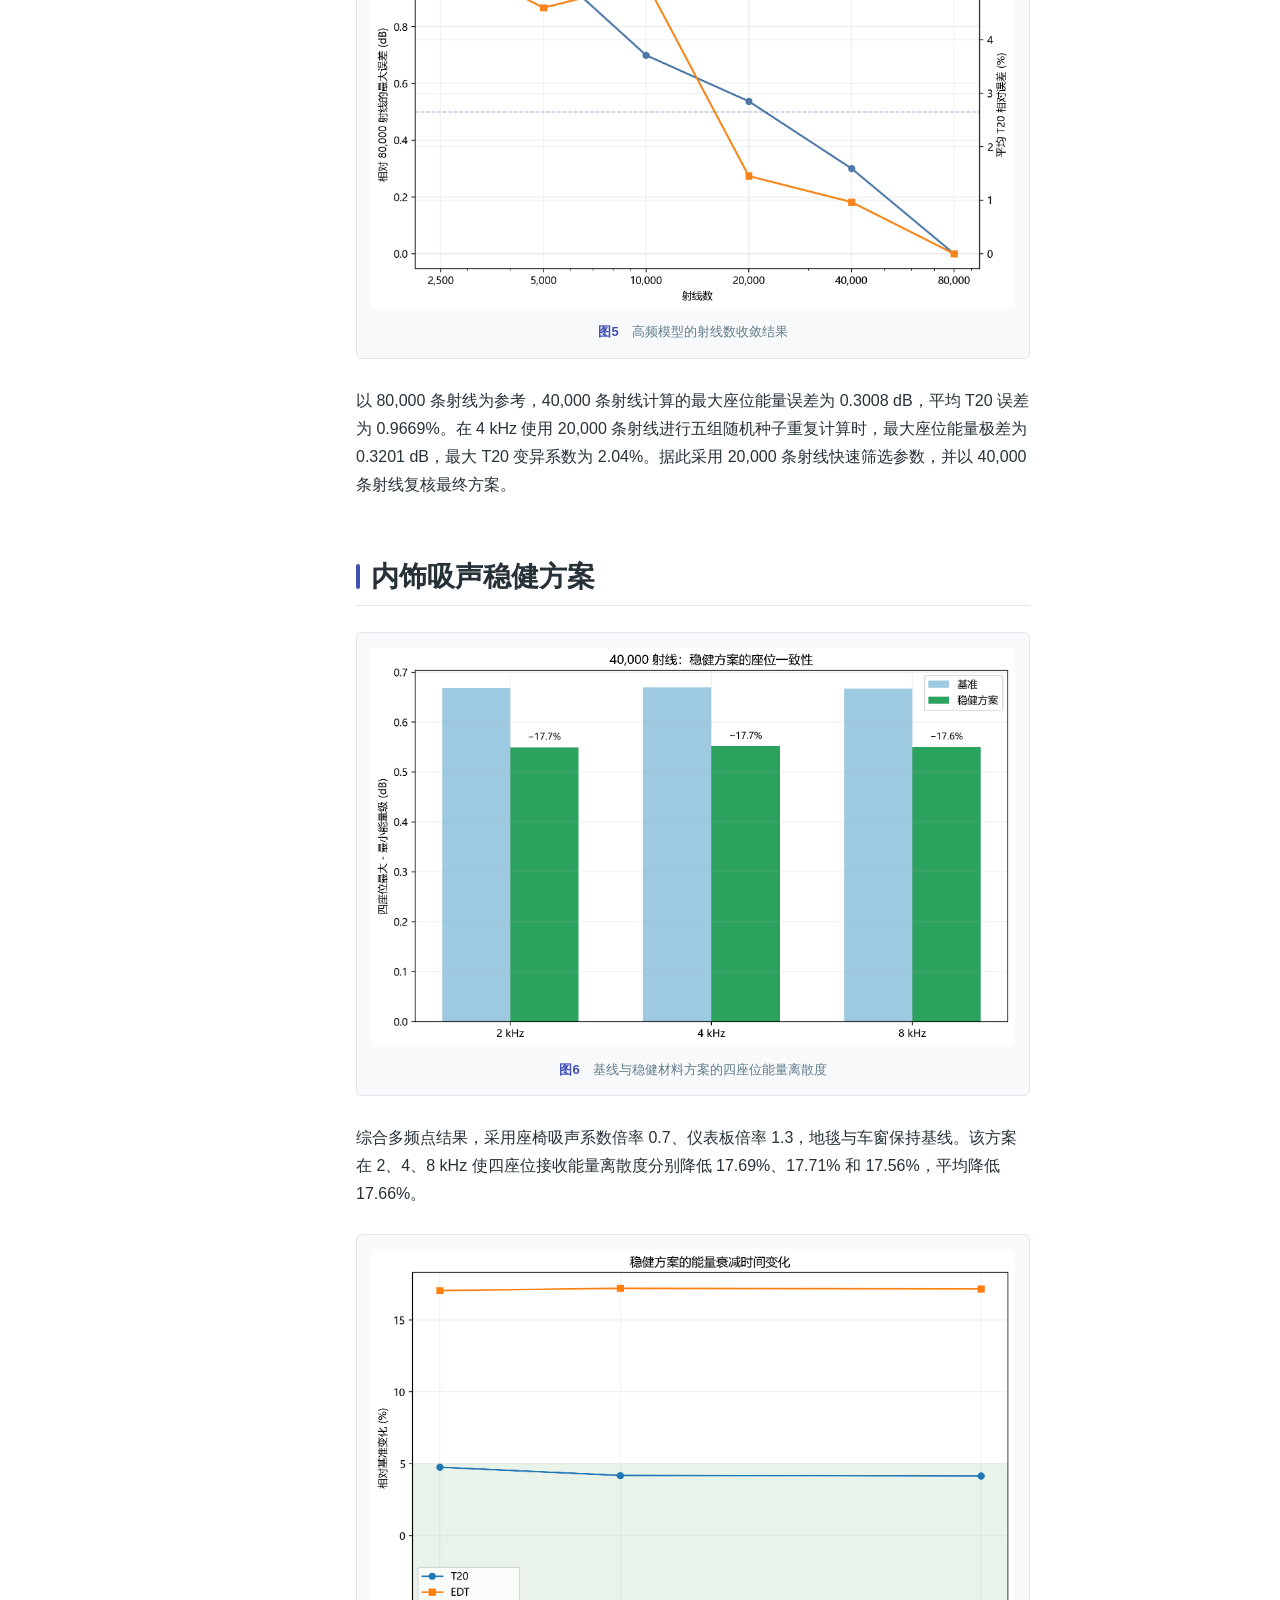
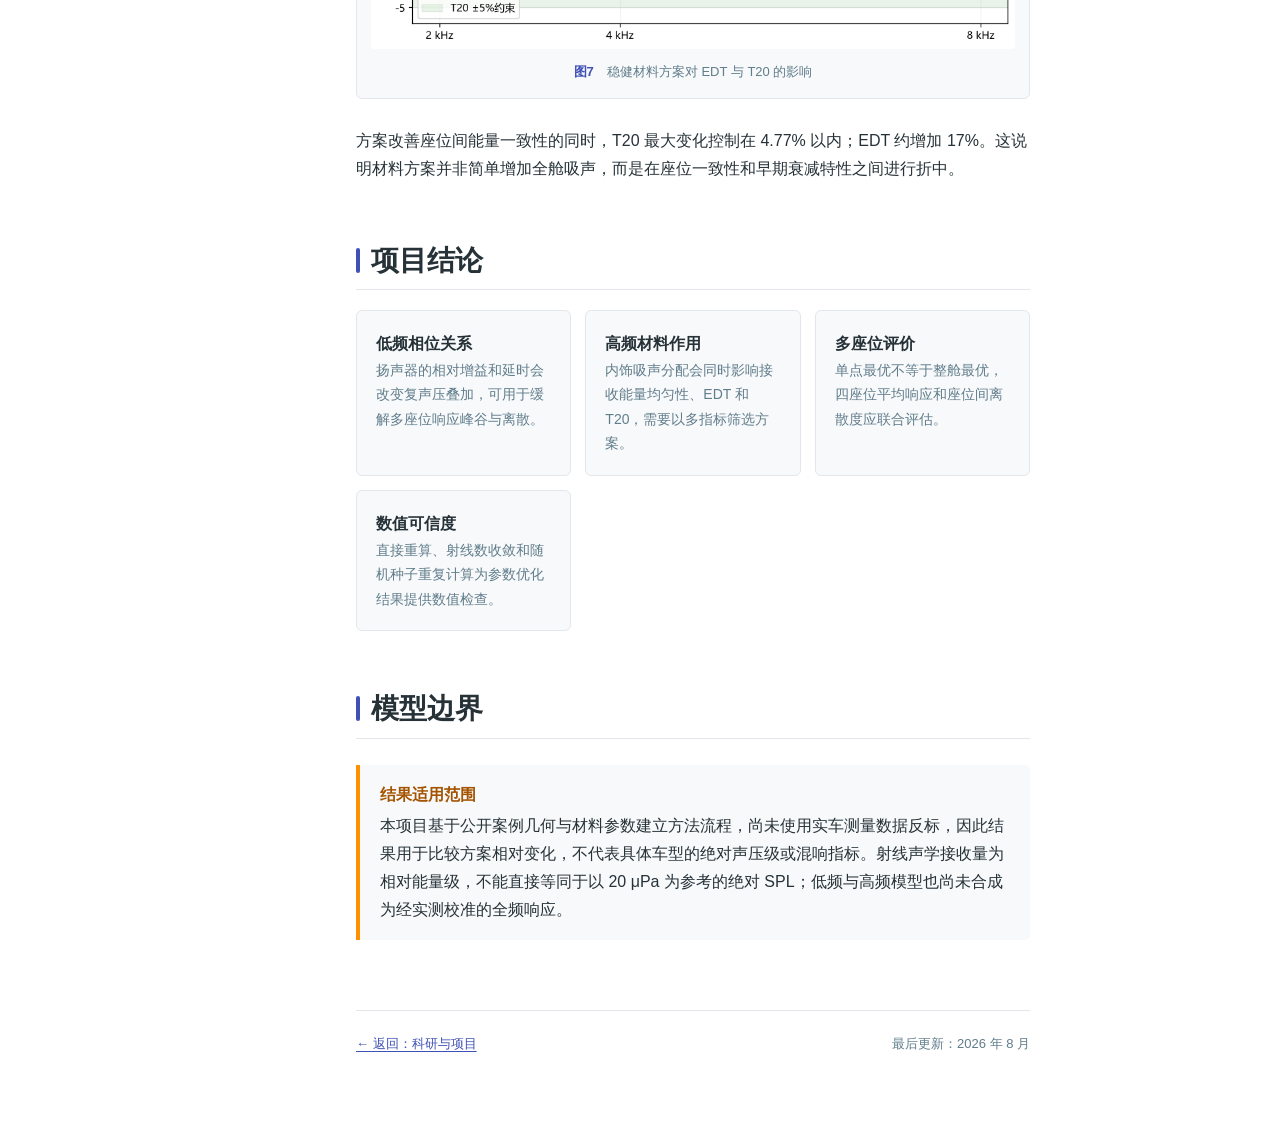
==== commit 6534eebf: "Display profile photos as 250px squares" ====
--- a/car-cabin-acoustics.html
+++ b/car-cabin-acoustics.html
@@ -31,7 +31,7 @@
     <div class="page-shell project-page-shell">
       <aside class="sidebar" aria-label="网站目录">
         <div class="profile-summary">
-          <img src="profile.jpg" alt="陈家曦个人照片" width="120" height="120" />
+          <img src="profile.jpg" alt="陈家曦个人照片" width="250" height="250" />
           <strong>陈家曦</strong>
           <span>Jiaxi Chen</span>
           <p>硕士研究生</p>
--- a/styles.css
+++ b/styles.css
@@ -104,7 +104,7 @@
 
 .page-shell {
   display: grid;
-  grid-template-columns: 245px minmax(0, 780px) 180px;
+  grid-template-columns: 286px minmax(0, 780px) 180px;
   gap: 46px;
   width: min(100% - 48px, 1320px);
   margin: 0 auto;
@@ -122,11 +122,11 @@
 }
 
 .profile-summary img {
-  width: 104px;
-  height: 104px;
+  width: 250px;
+  height: 250px;
   margin-bottom: 15px;
   border: 3px solid var(--background);
-  border-radius: 50%;
+  border-radius: 0;
   object-fit: cover;
   object-position: center 30%;
   box-shadow: 0 2px 12px rgba(38, 50, 56, 0.24);
@@ -305,7 +305,7 @@
 .toc a:hover { color: var(--primary); }
 
 @media (max-width: 1080px) {
-  .page-shell { grid-template-columns: 225px minmax(0, 760px); }
+  .page-shell { grid-template-columns: 286px minmax(0, 760px); }
   .toc { display: none; }
 }
 
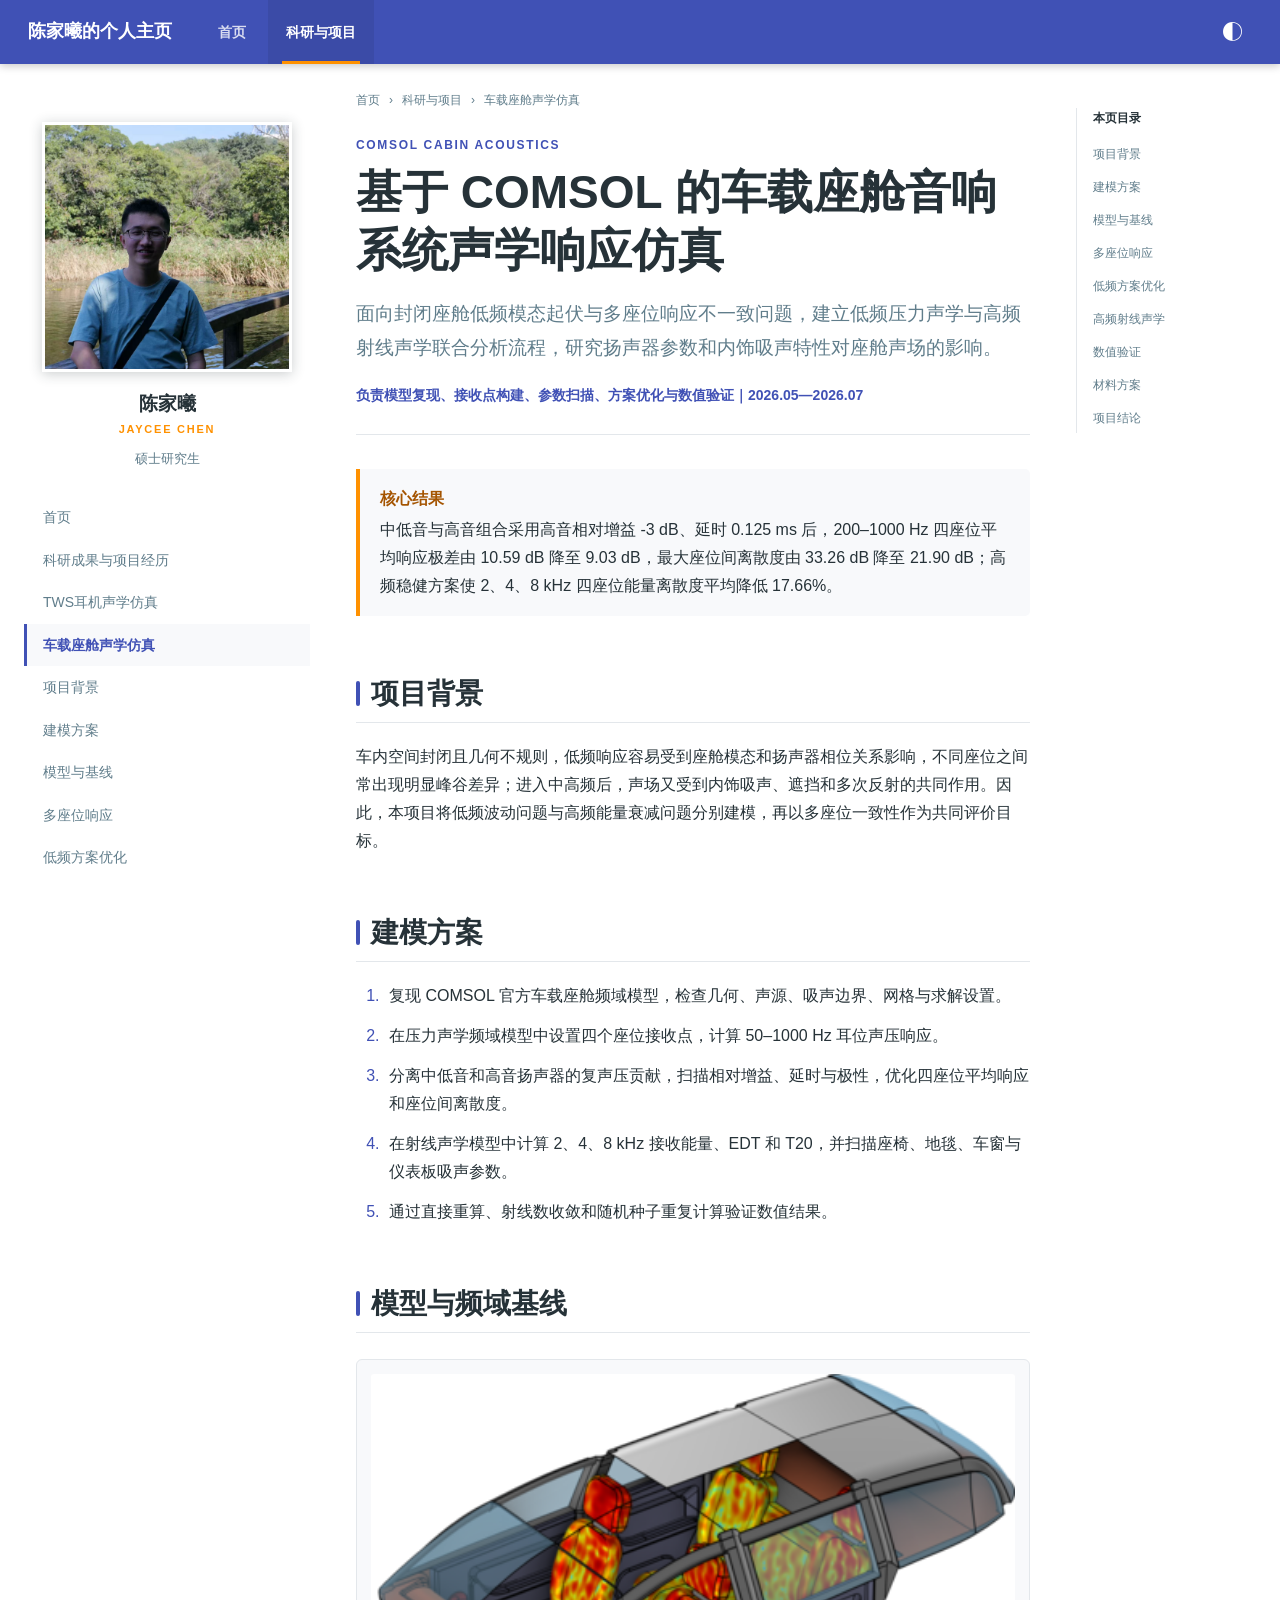
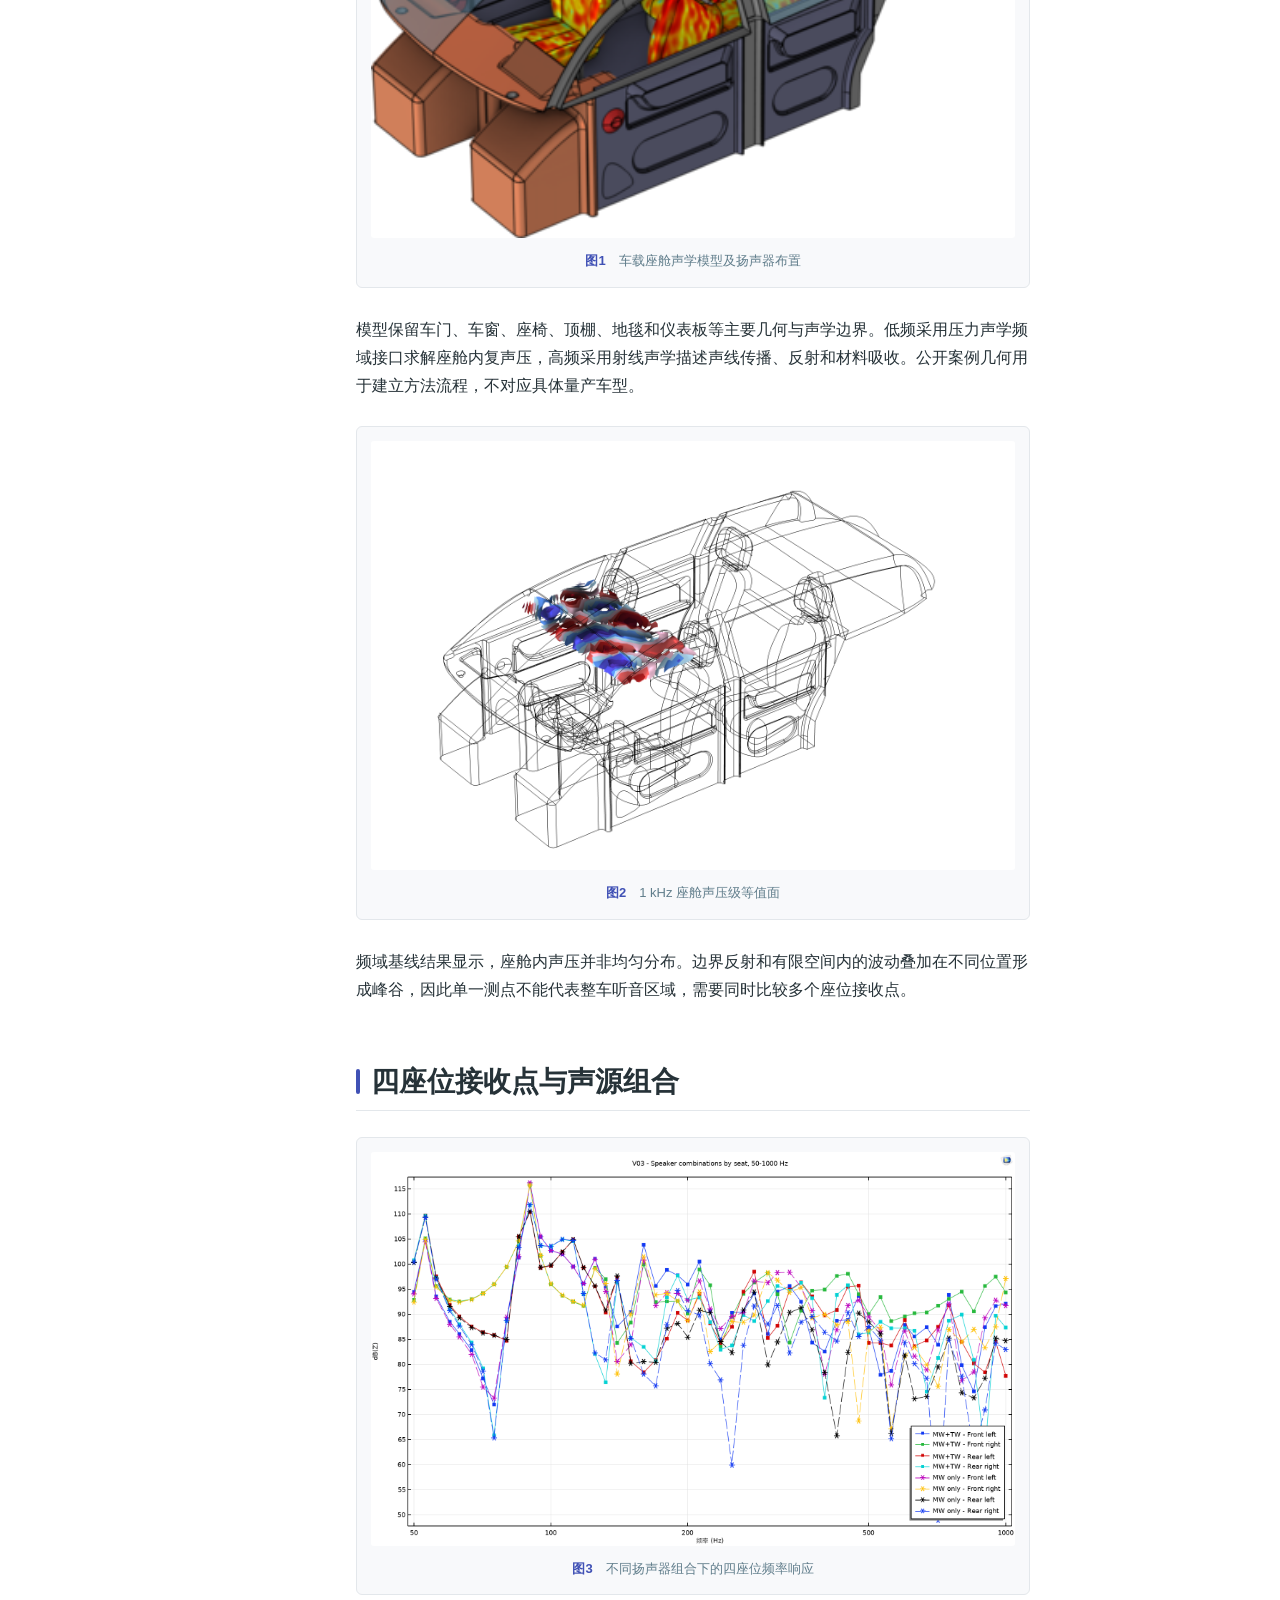
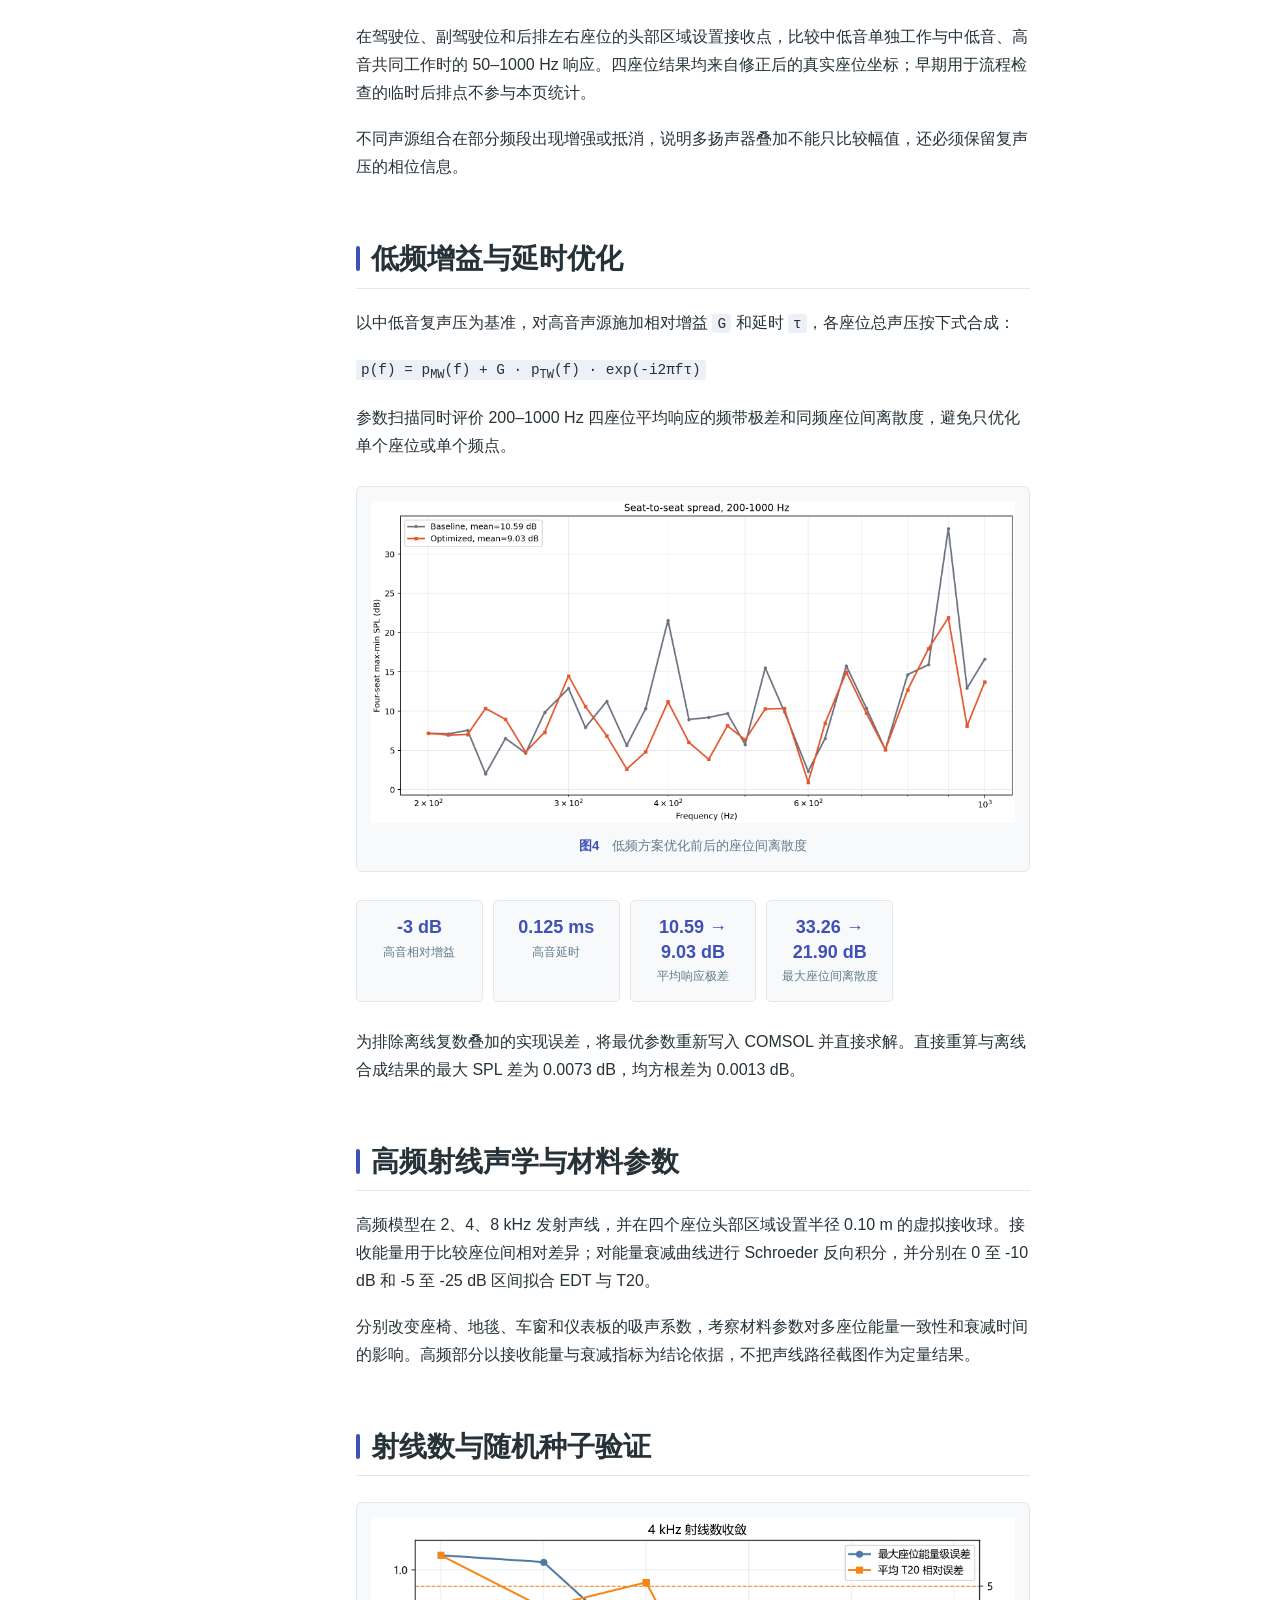
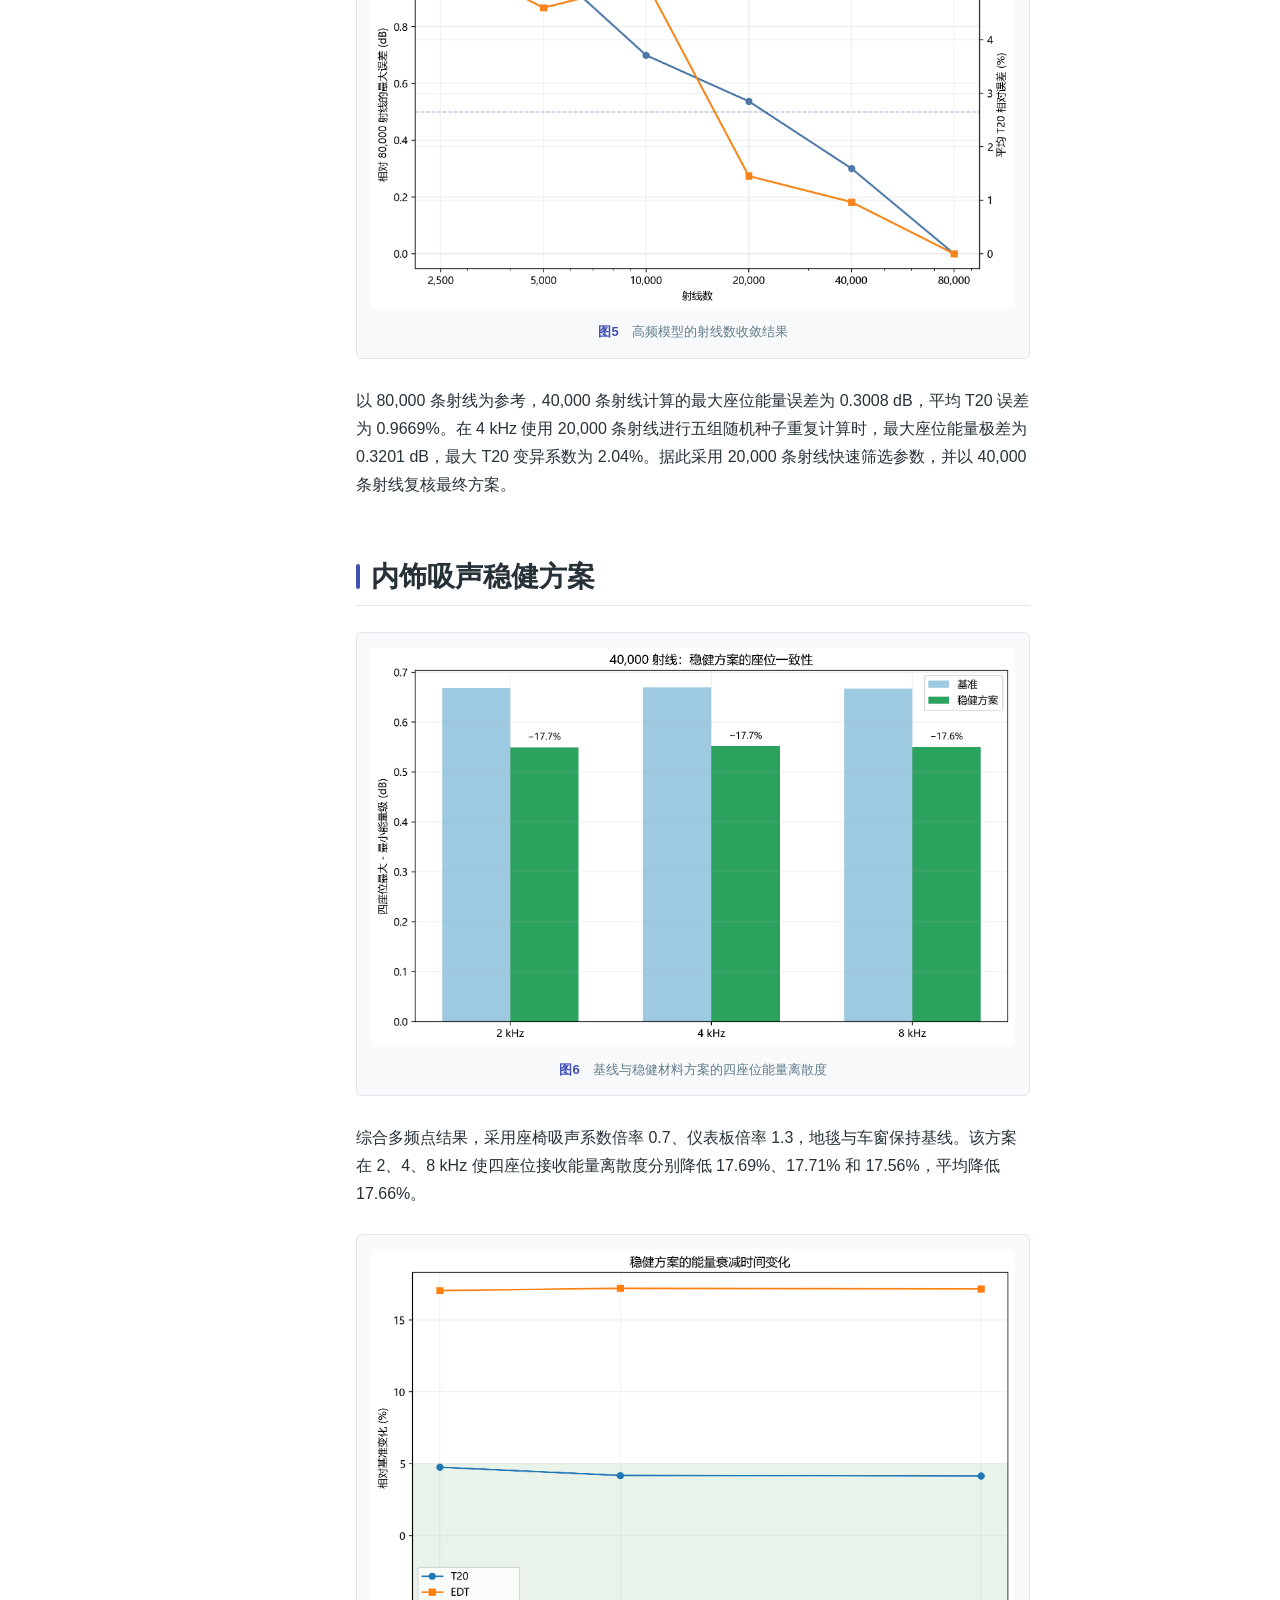
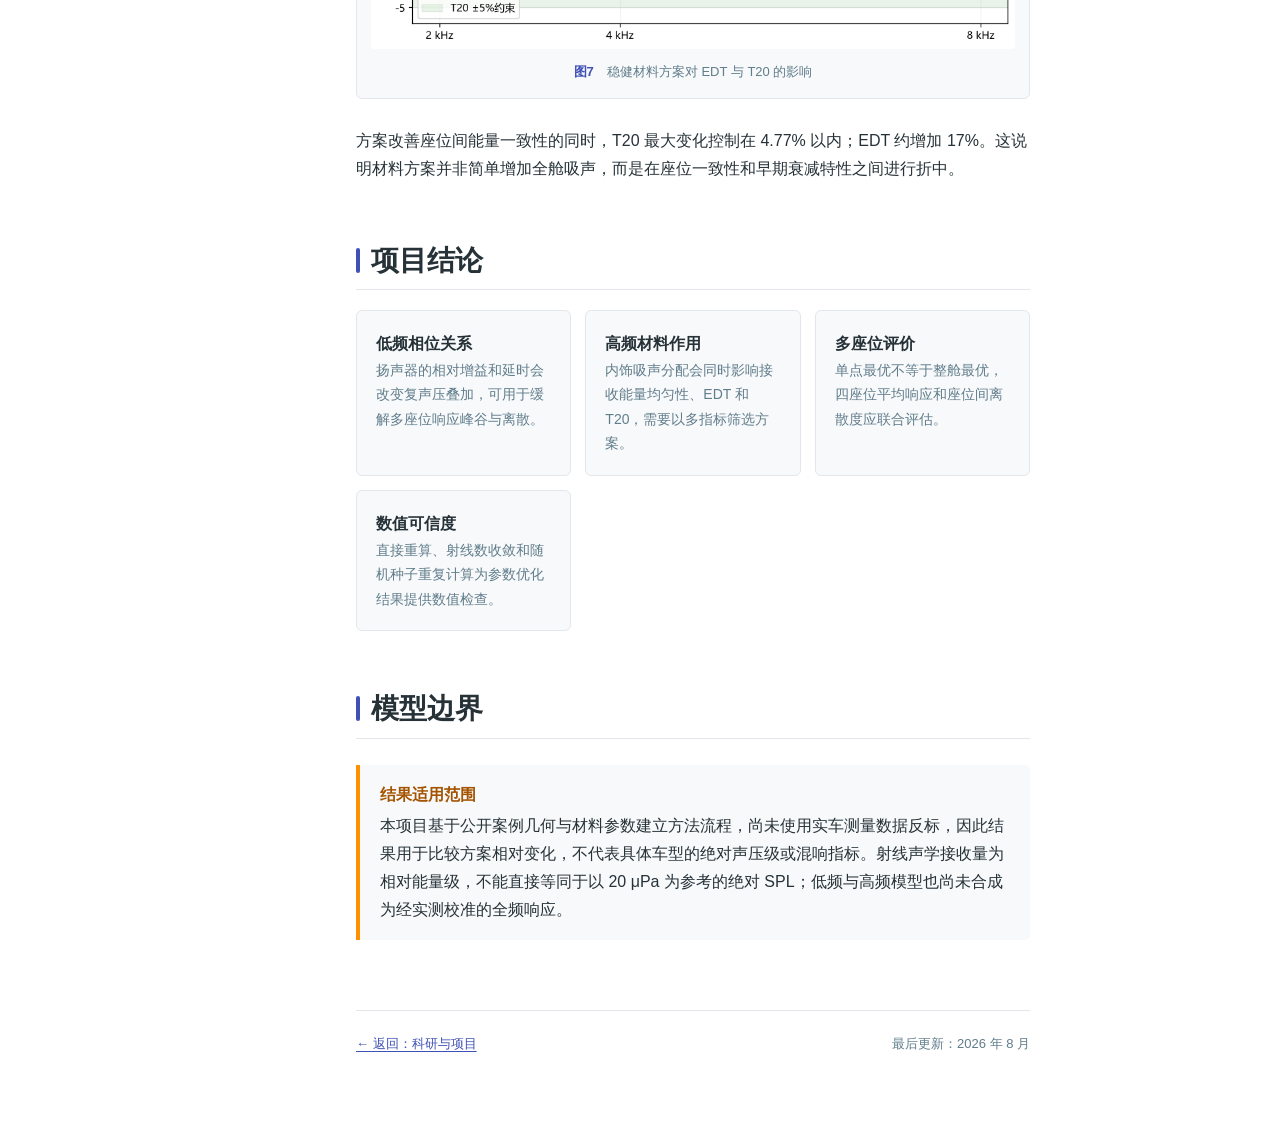
==== commit 669db1db: "Update English name to Jaycee Chen and replace profile photo" ====
--- a/car-cabin-acoustics.html
+++ b/car-cabin-acoustics.html
@@ -31,9 +31,9 @@
     <div class="page-shell project-page-shell">
       <aside class="sidebar" aria-label="网站目录">
         <div class="profile-summary">
-          <img src="profile.jpg" alt="陈家曦个人照片" width="250" height="250" />
+          <img src="profile.jpg?v=jaycee-20261017" alt="陈家曦个人照片" width="250" height="250" />
           <strong>陈家曦</strong>
-          <span>Jiaxi Chen</span>
+          <span>Jaycee Chen</span>
           <p>硕士研究生</p>
         </div>
         <nav class="side-nav">
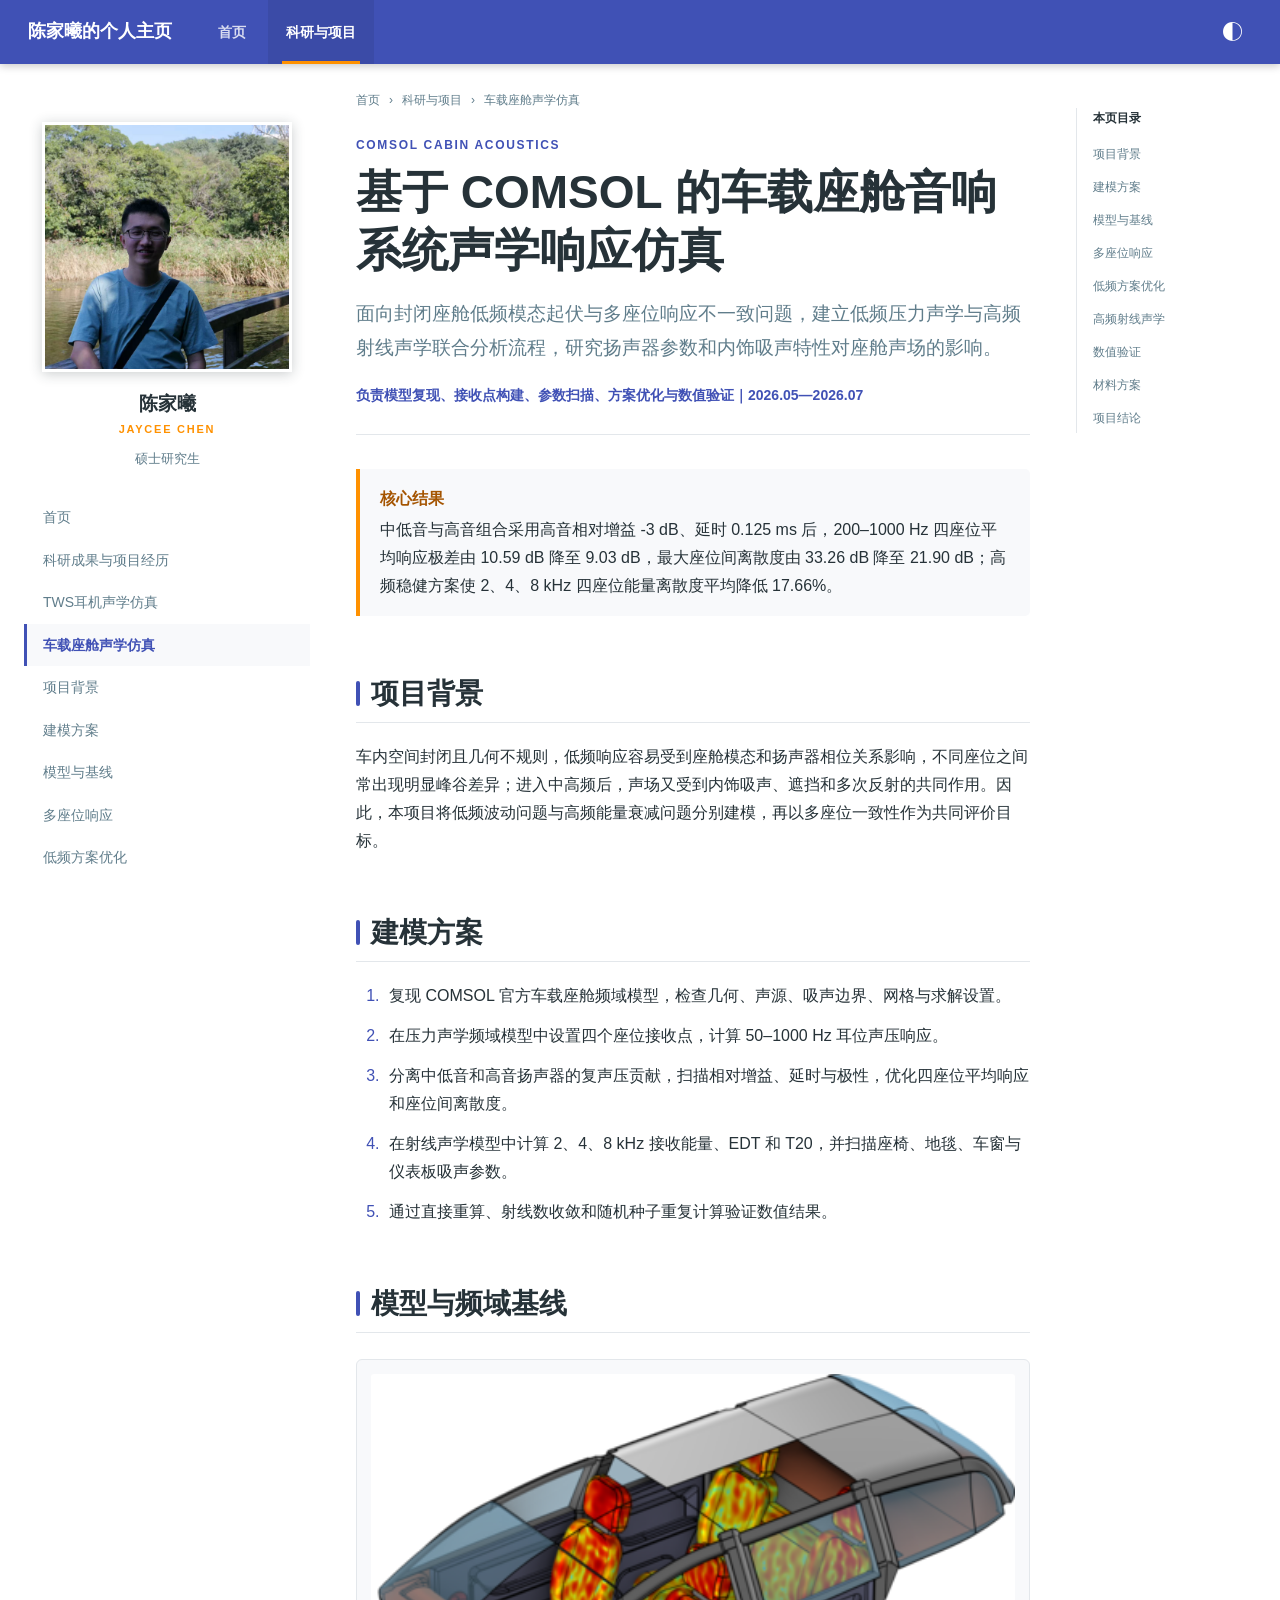
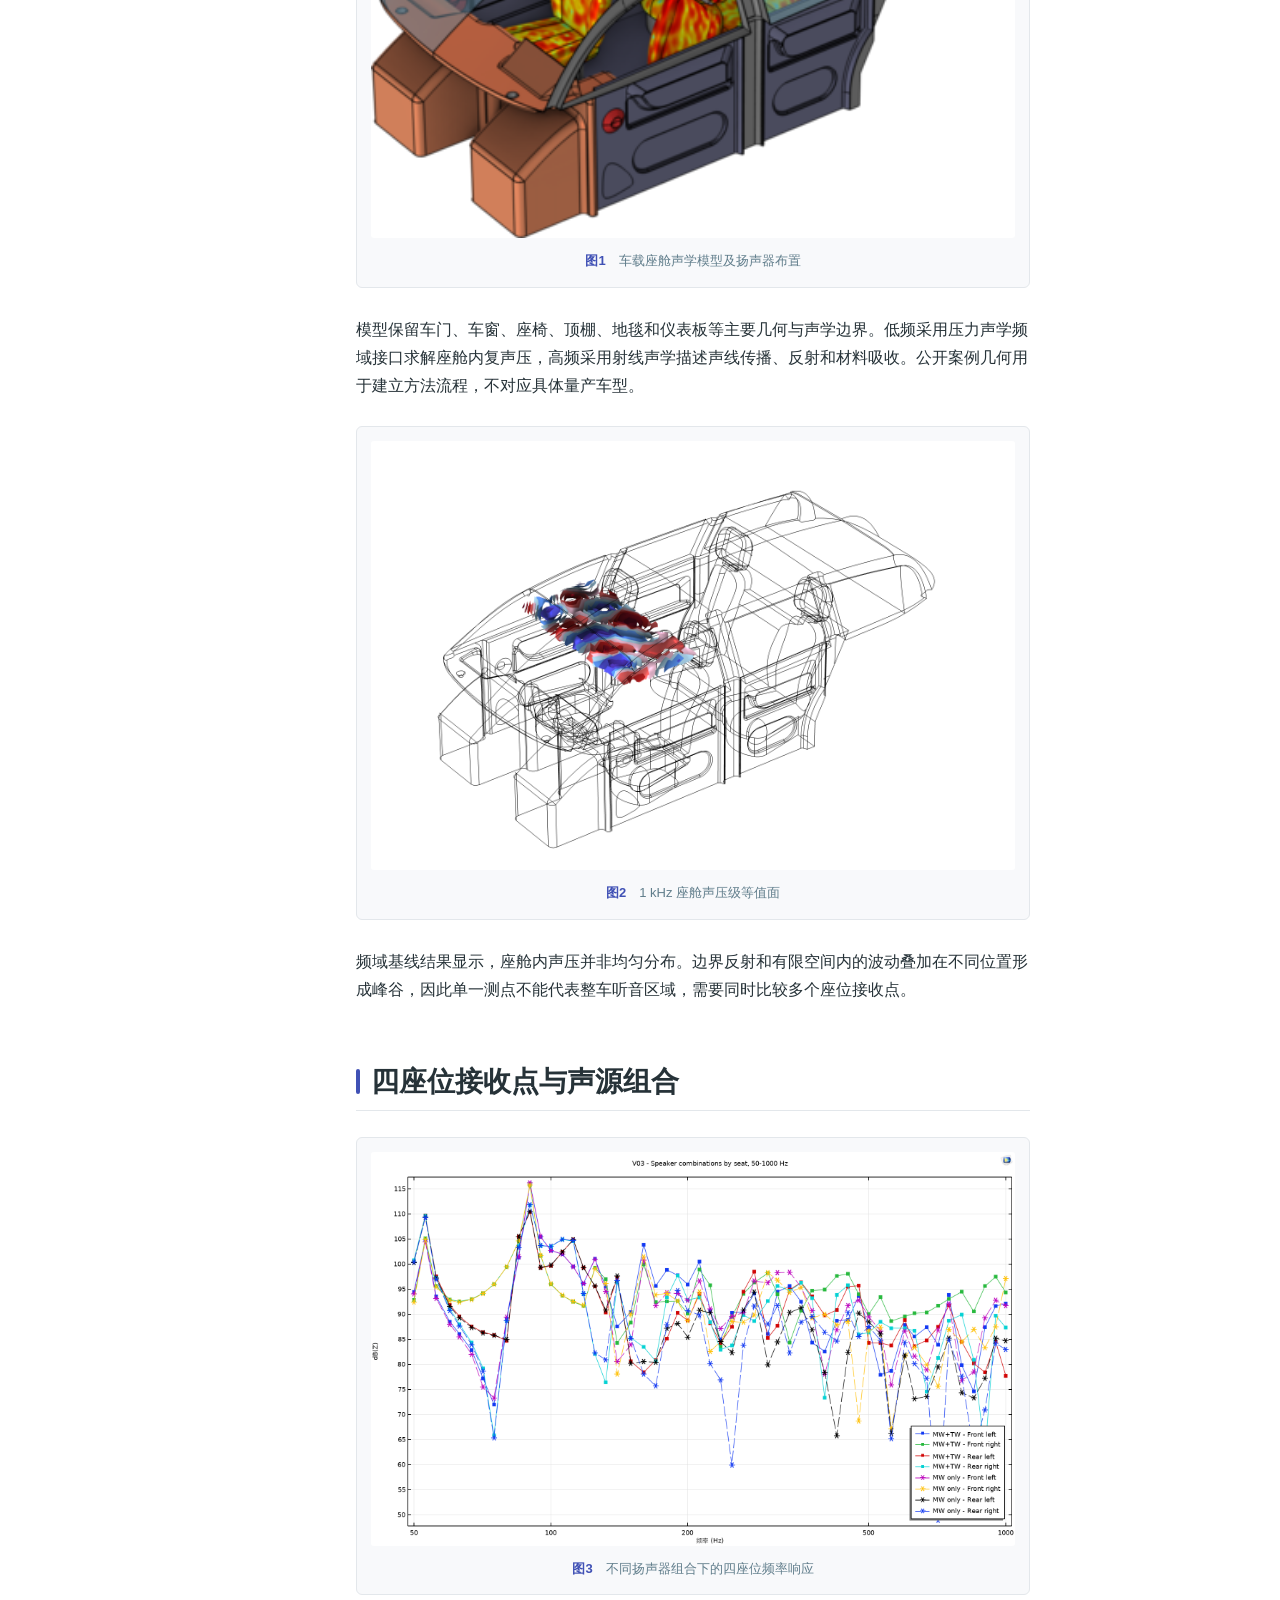
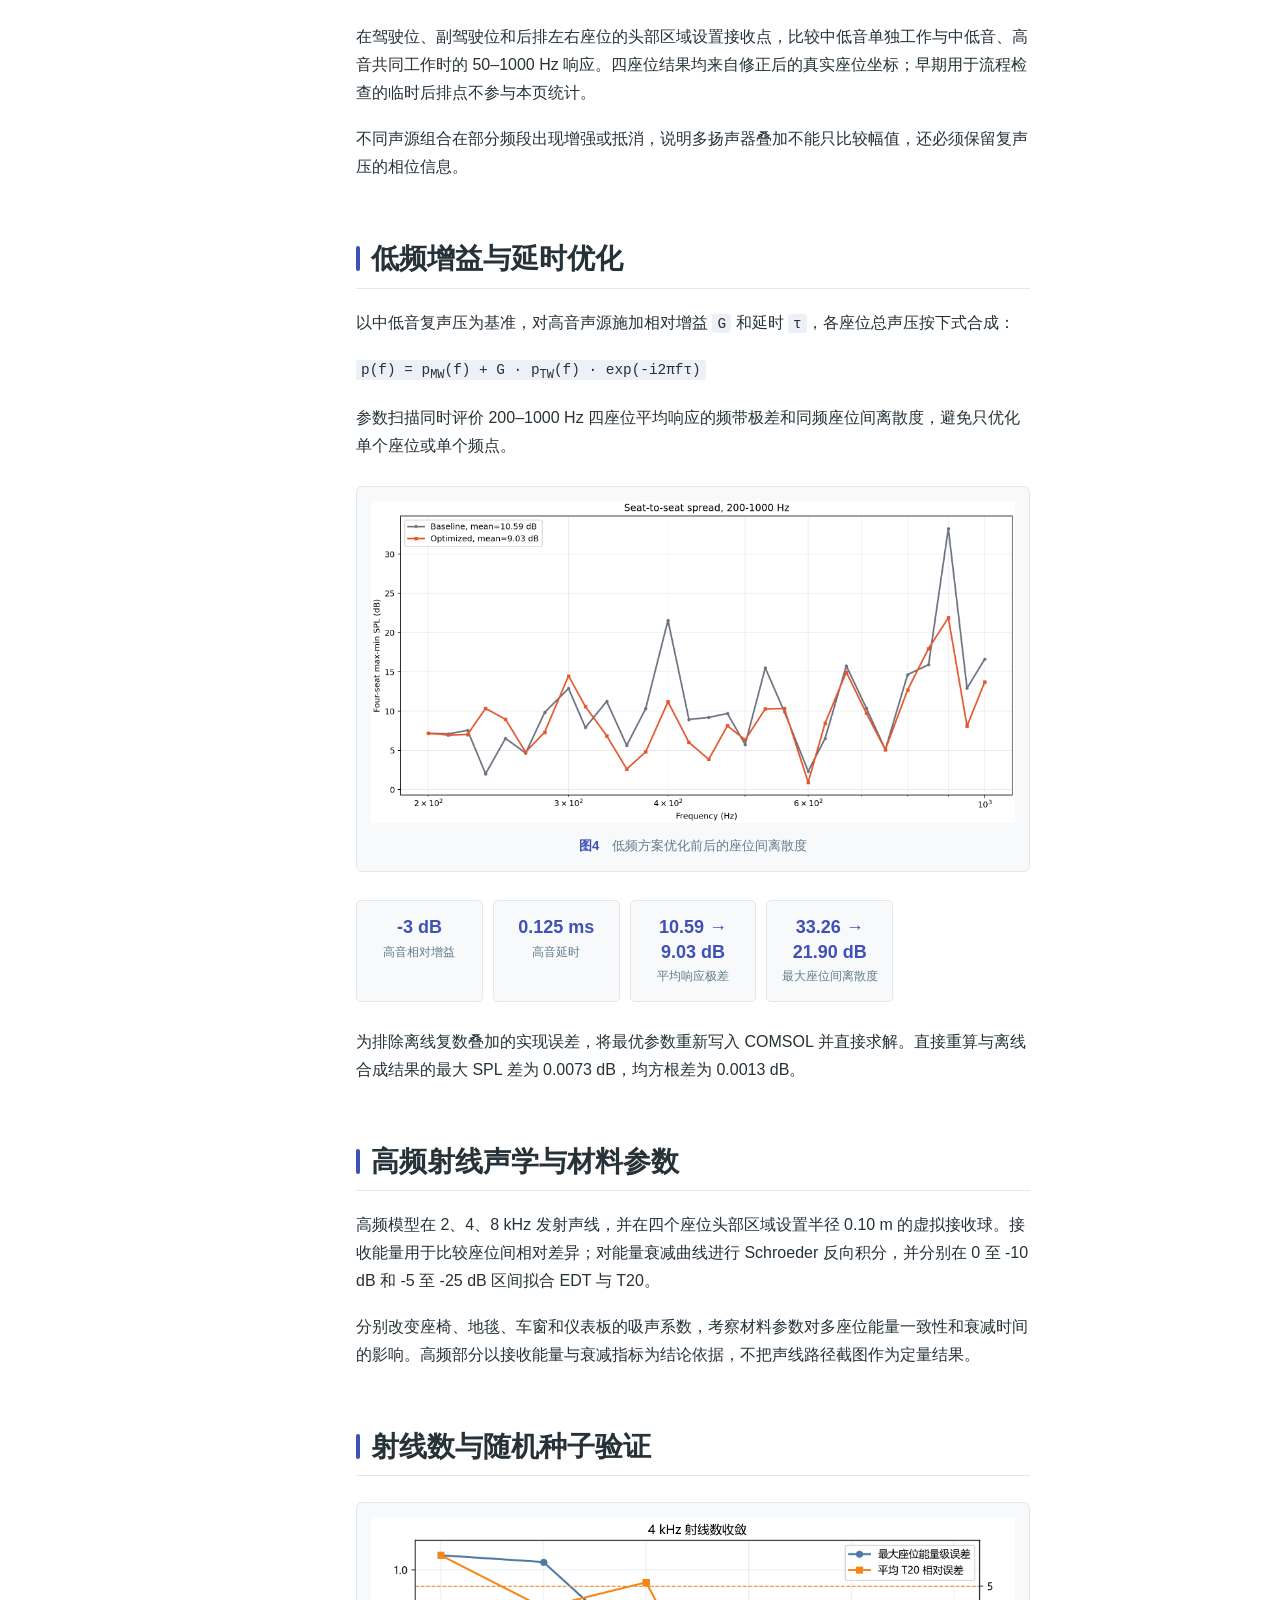
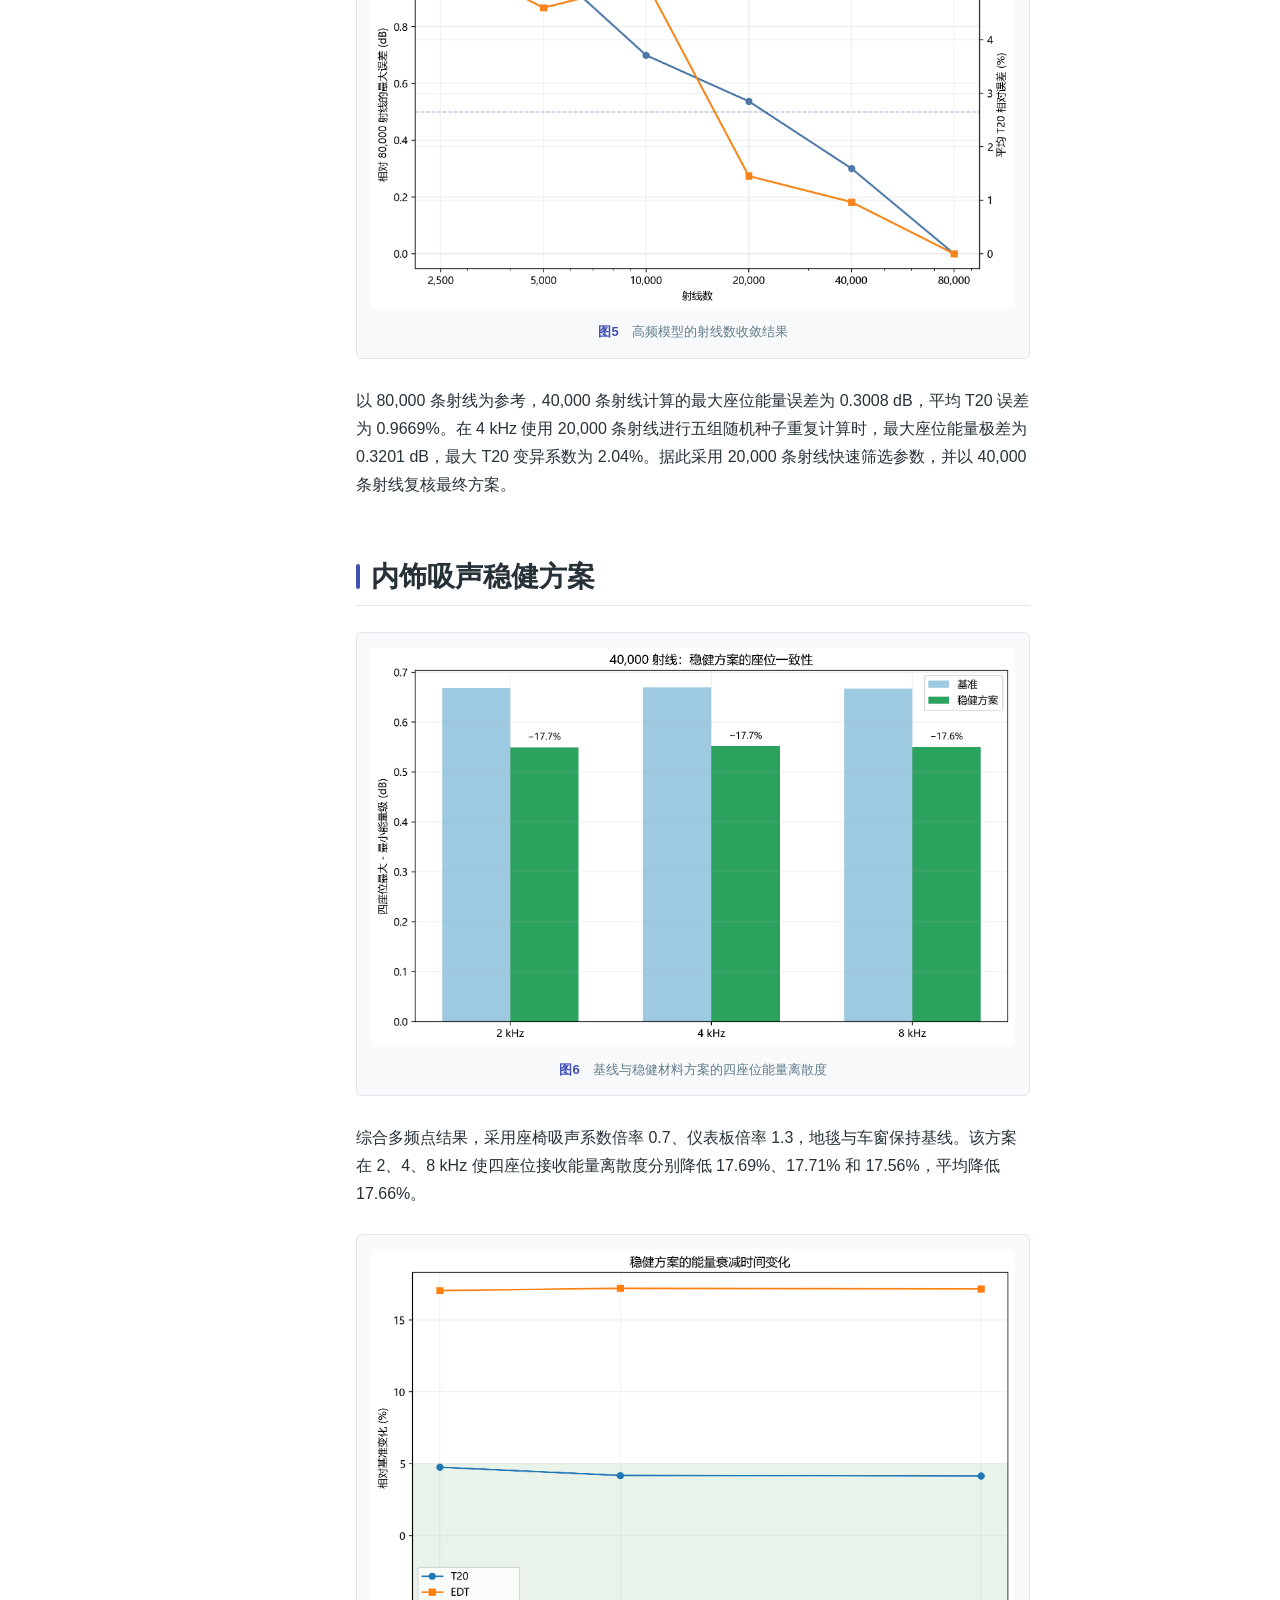
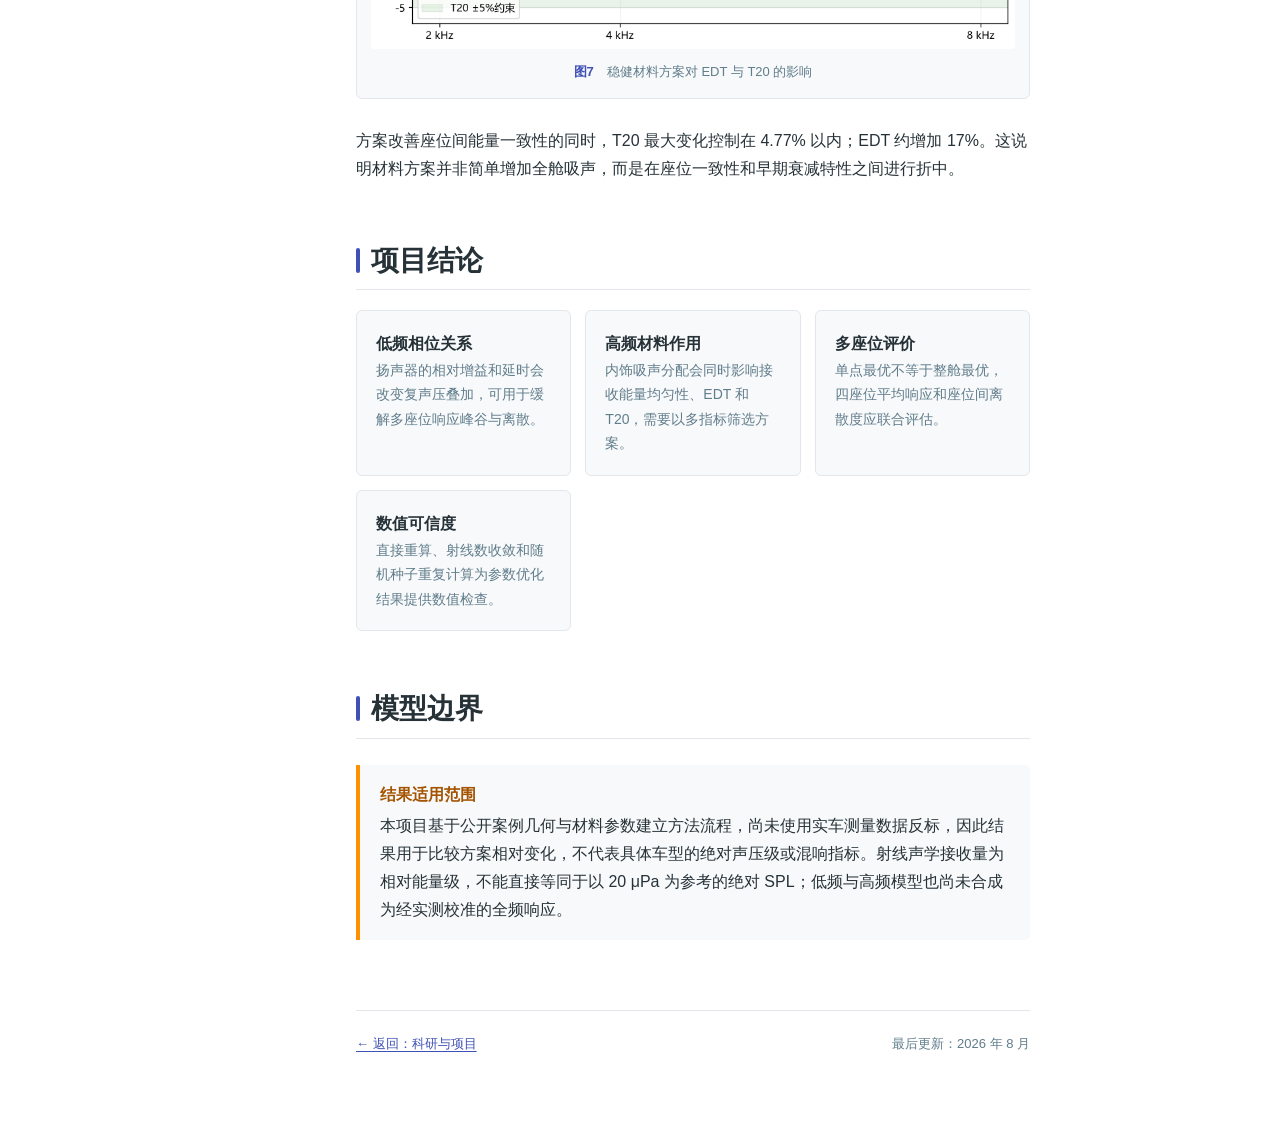
==== commit 57185d88: "Reduce glasses glare with local pixel-preserving retouch" ====
--- a/car-cabin-acoustics.html
+++ b/car-cabin-acoustics.html
@@ -31,7 +31,7 @@
     <div class="page-shell project-page-shell">
       <aside class="sidebar" aria-label="网站目录">
         <div class="profile-summary">
-          <img src="profile.jpg?v=jaycee-20261017" alt="陈家曦个人照片" width="250" height="250" />
+          <img src="profile-low-glare.webp?v=20261017" alt="陈家曦个人照片" width="250" height="250" />
           <strong>陈家曦</strong>
           <span>Jaycee Chen</span>
           <p>硕士研究生</p>
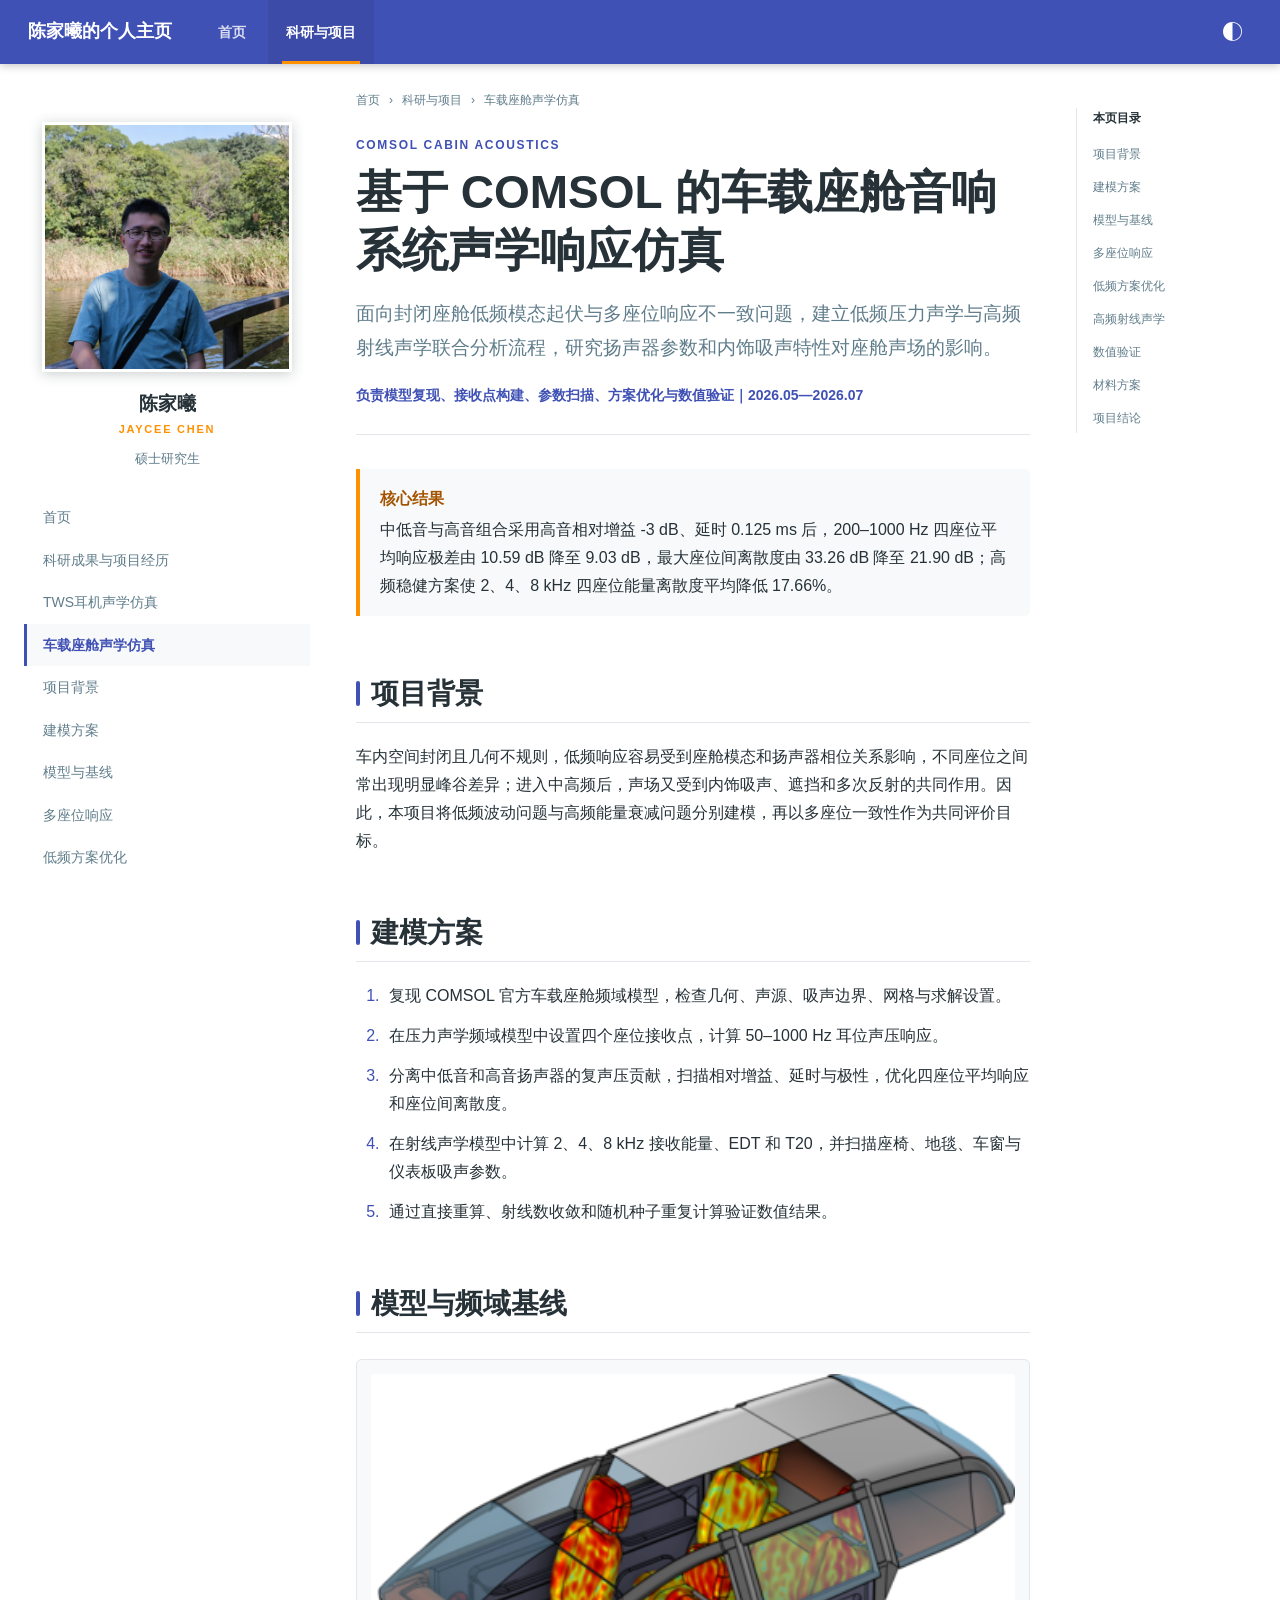
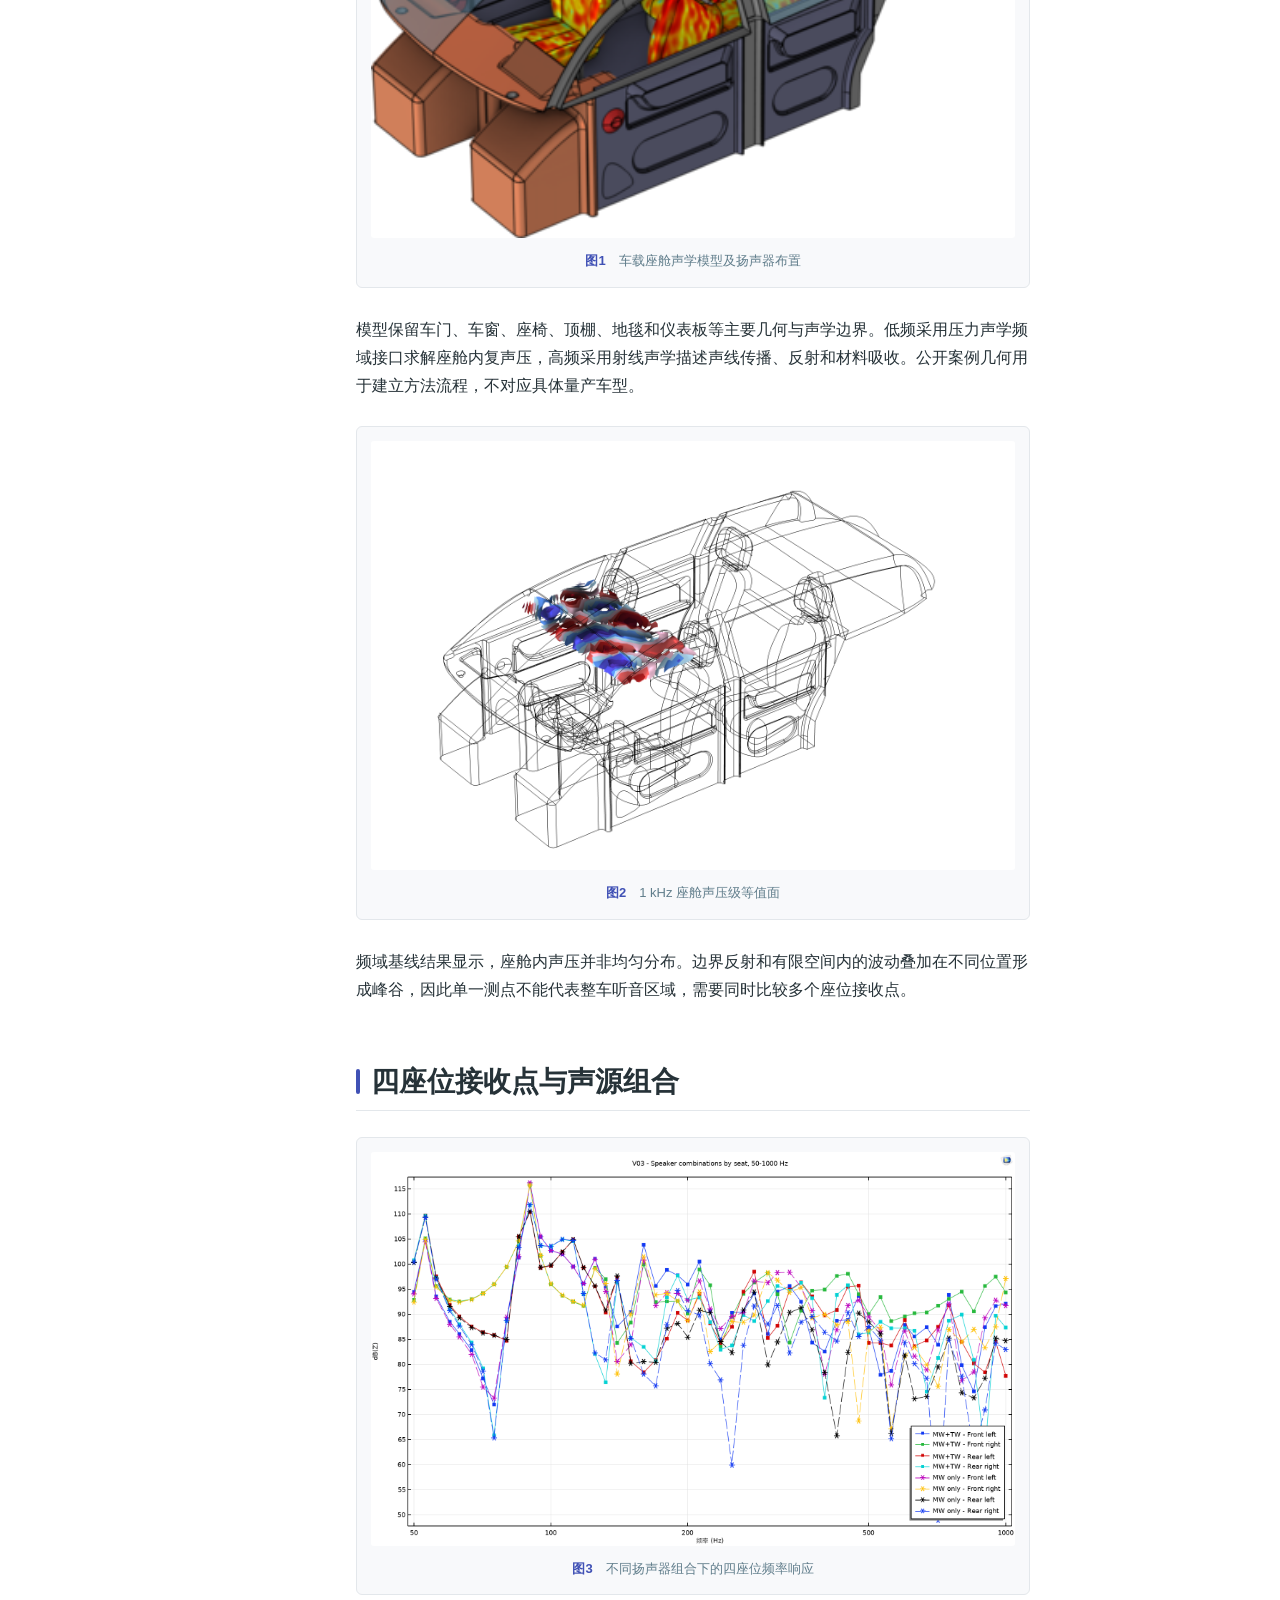
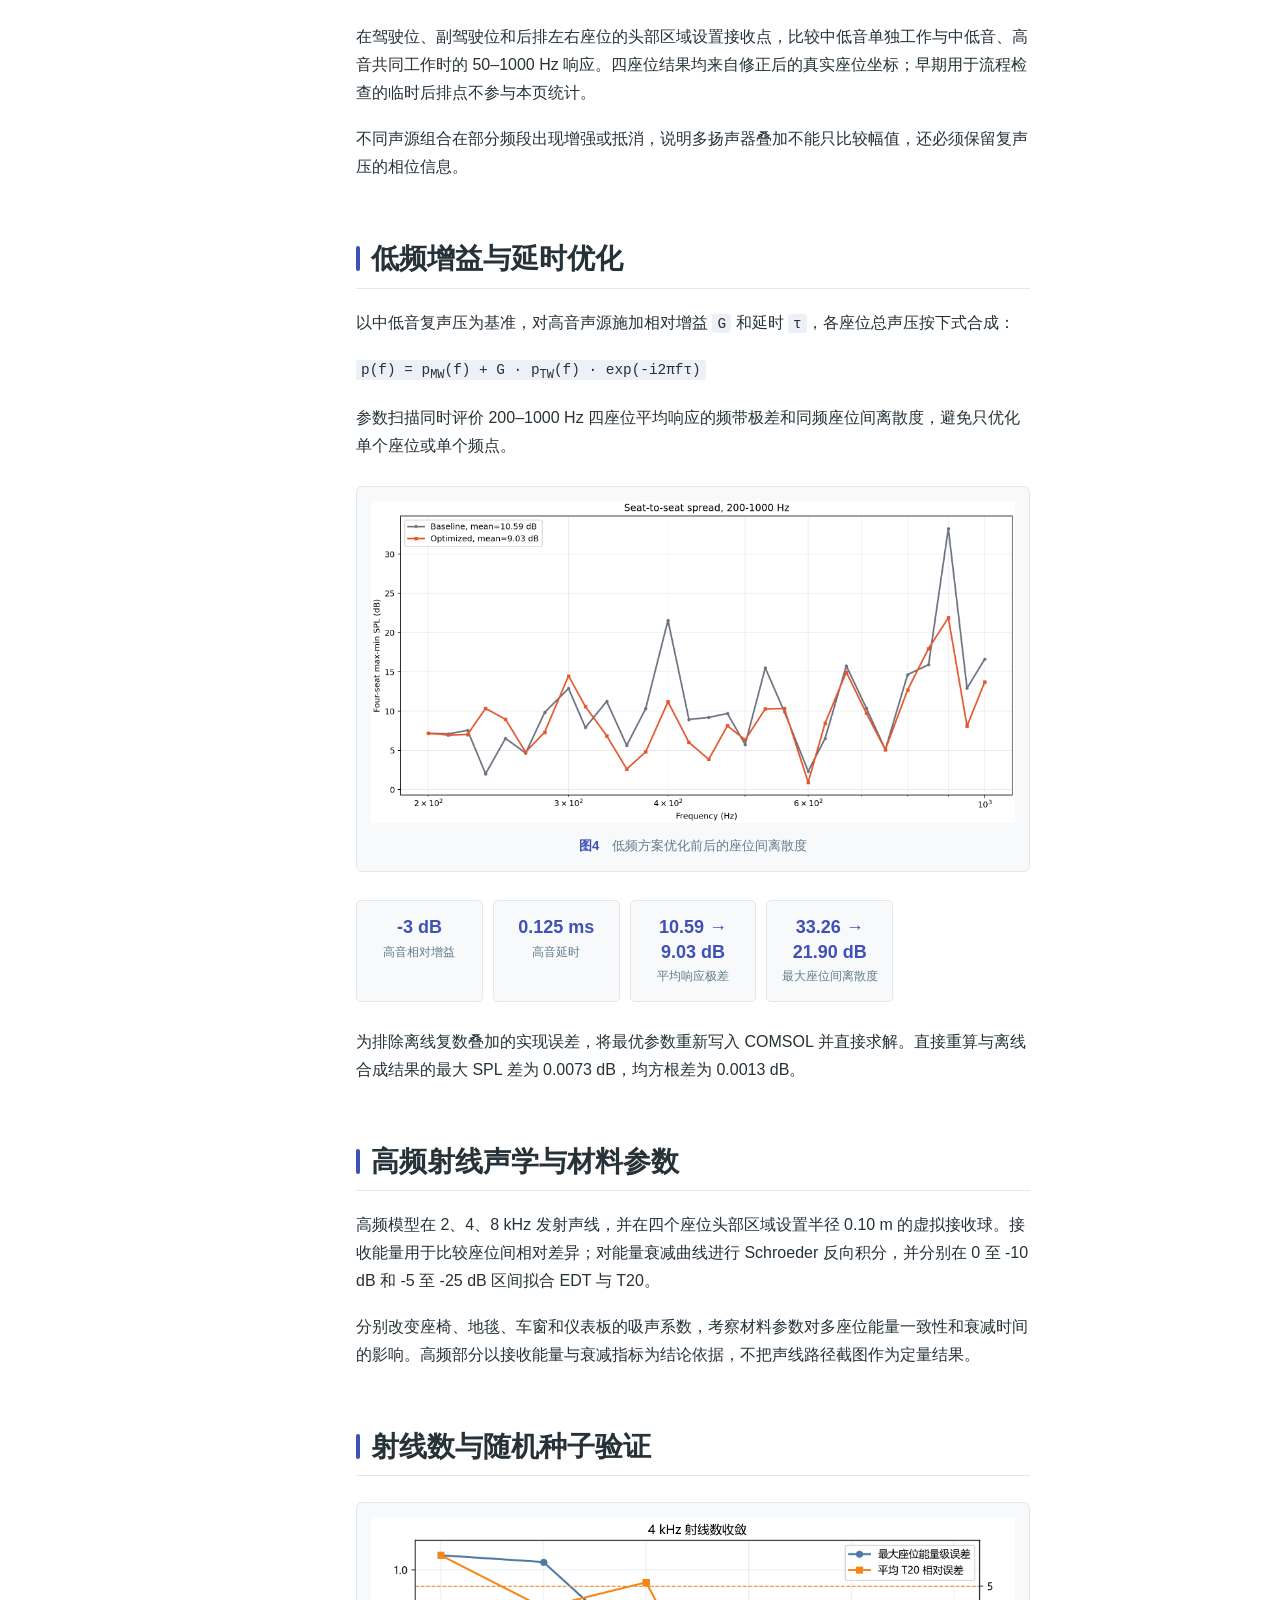
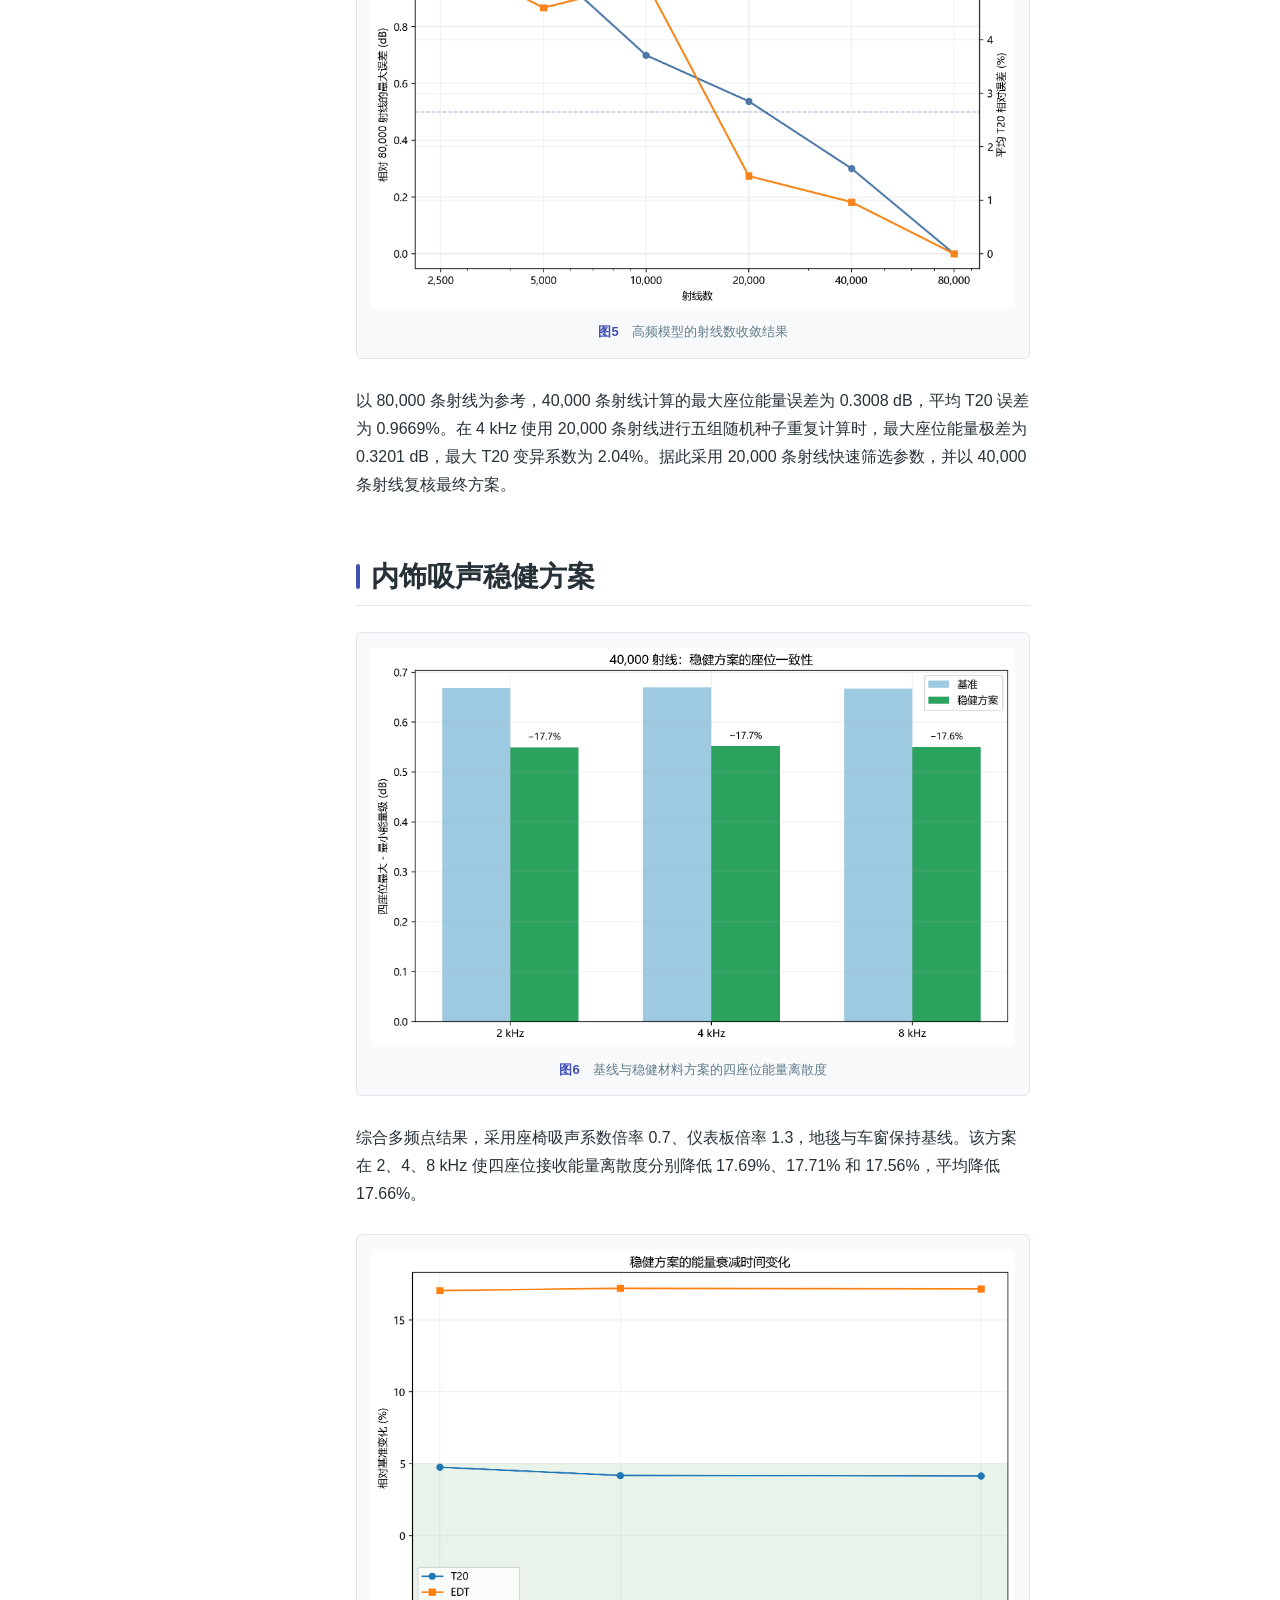
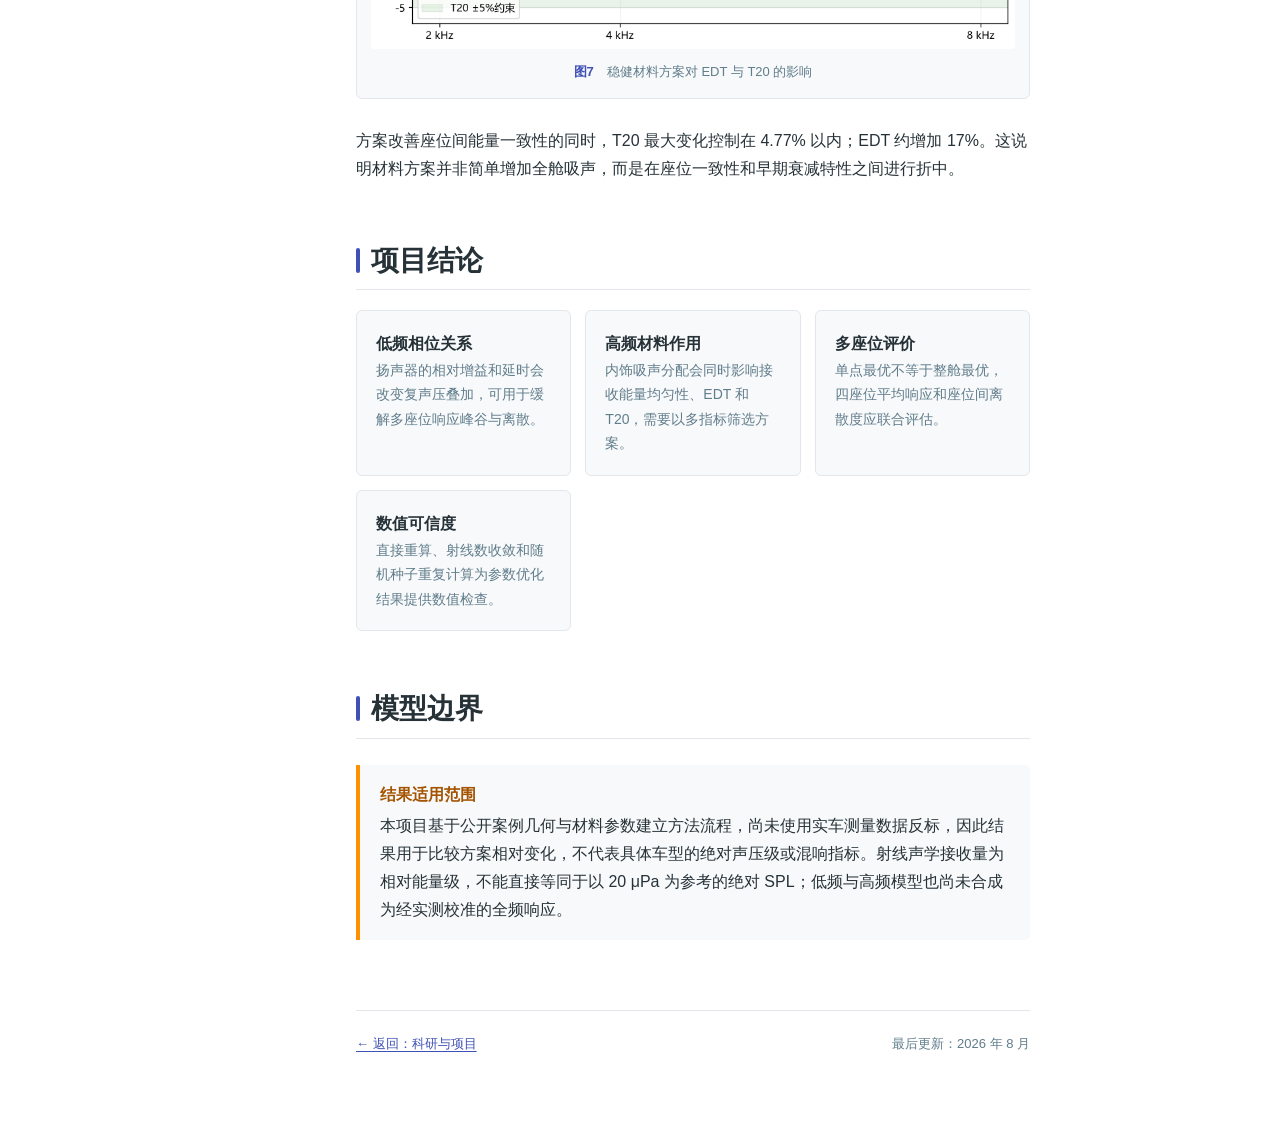
==== commit 4461c2bd: "Use user-selected AI retouched portrait as website avatar" ====
--- a/car-cabin-acoustics.html
+++ b/car-cabin-acoustics.html
@@ -31,7 +31,7 @@
     <div class="page-shell project-page-shell">
       <aside class="sidebar" aria-label="网站目录">
         <div class="profile-summary">
-          <img src="profile-low-glare.webp?v=20261017" alt="陈家曦个人照片" width="250" height="250" />
+          <img src="profile-ai-retouched.png?v=20261017" alt="陈家曦个人照片" width="250" height="250" />
           <strong>陈家曦</strong>
           <span>Jaycee Chen</span>
           <p>硕士研究生</p>
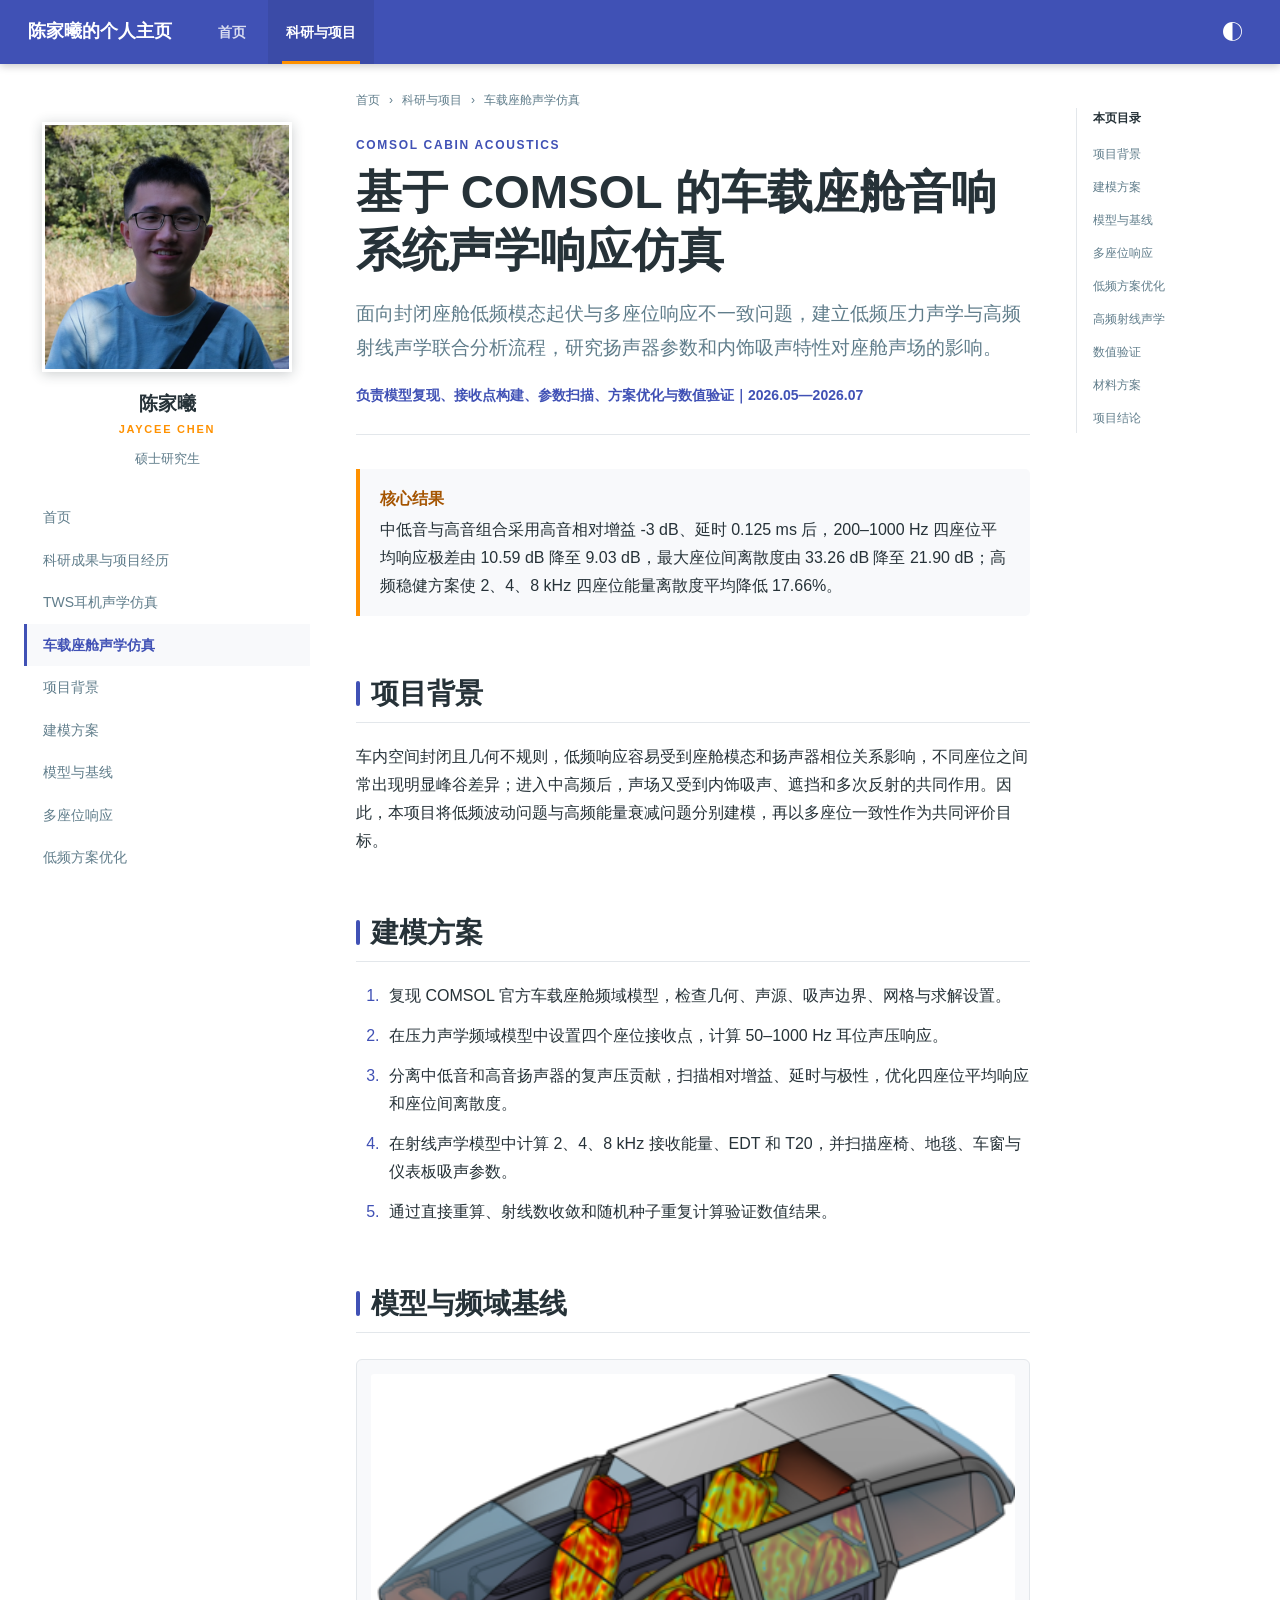
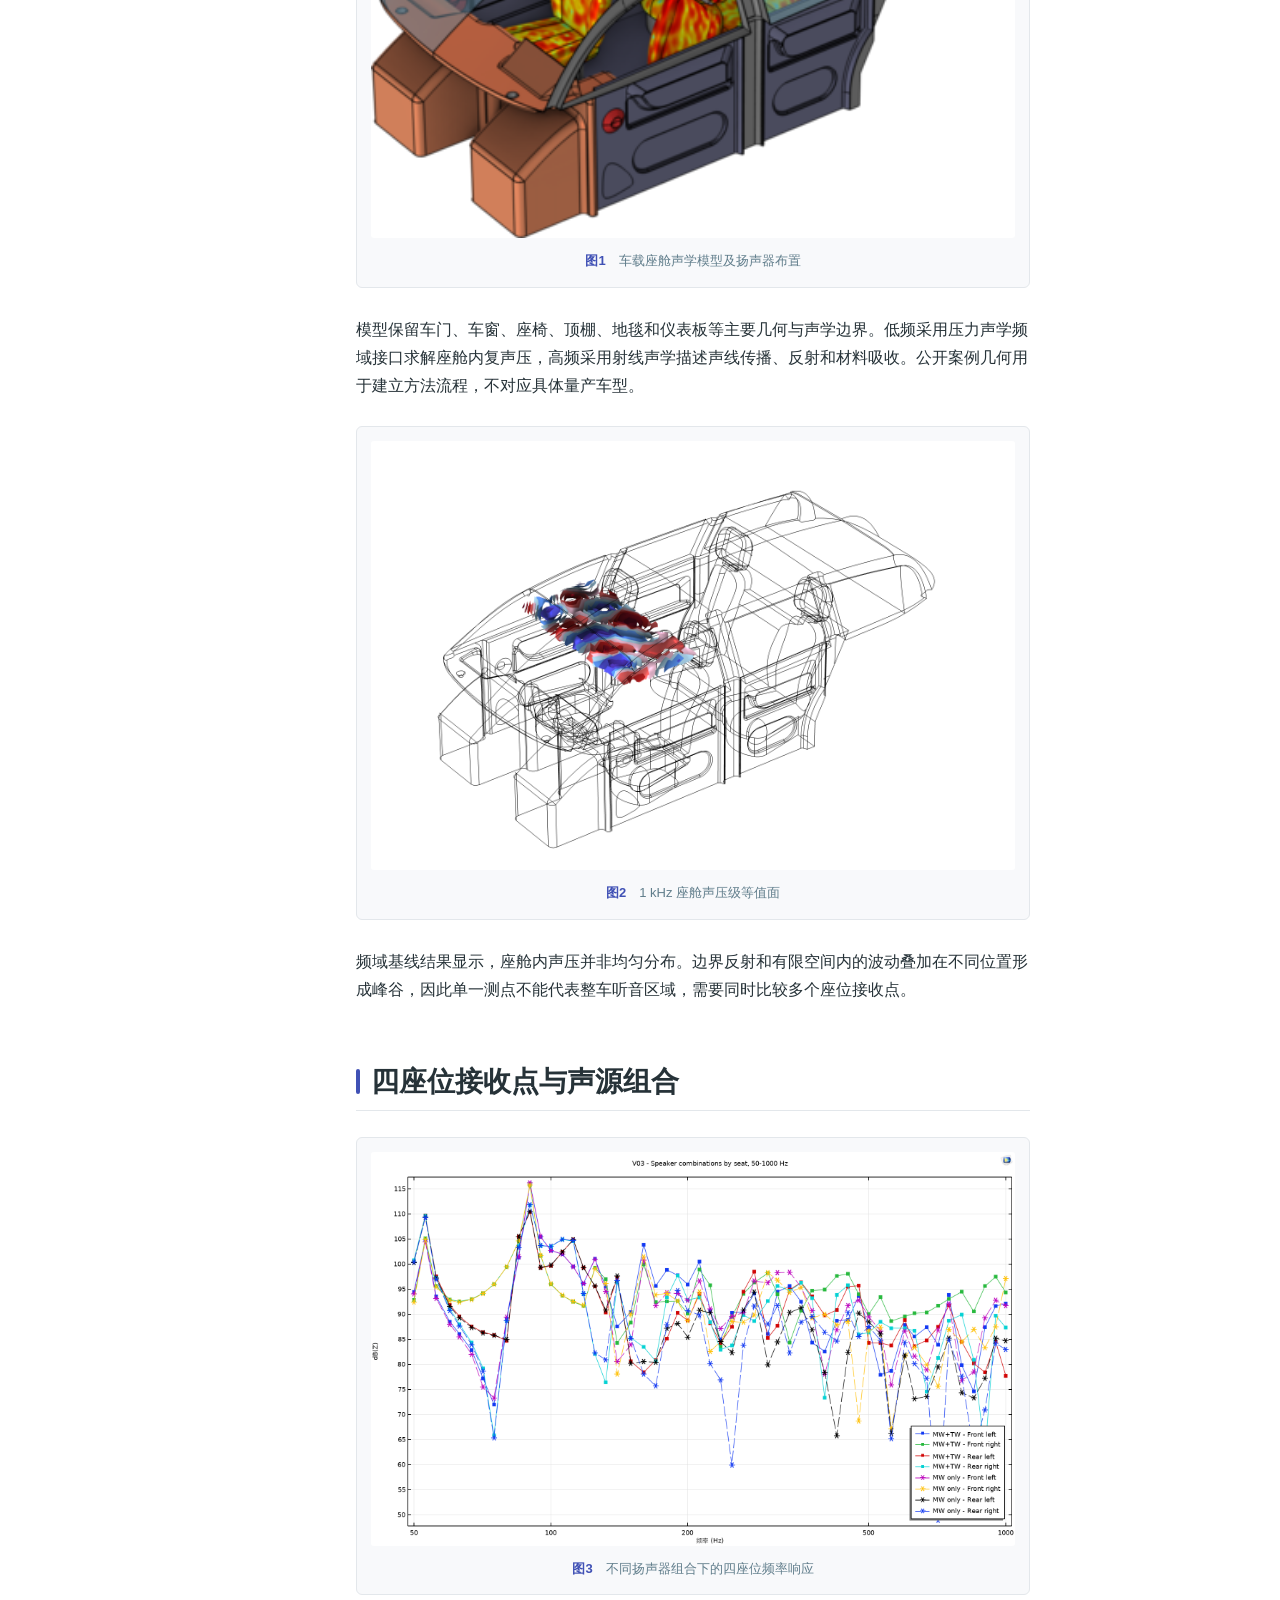
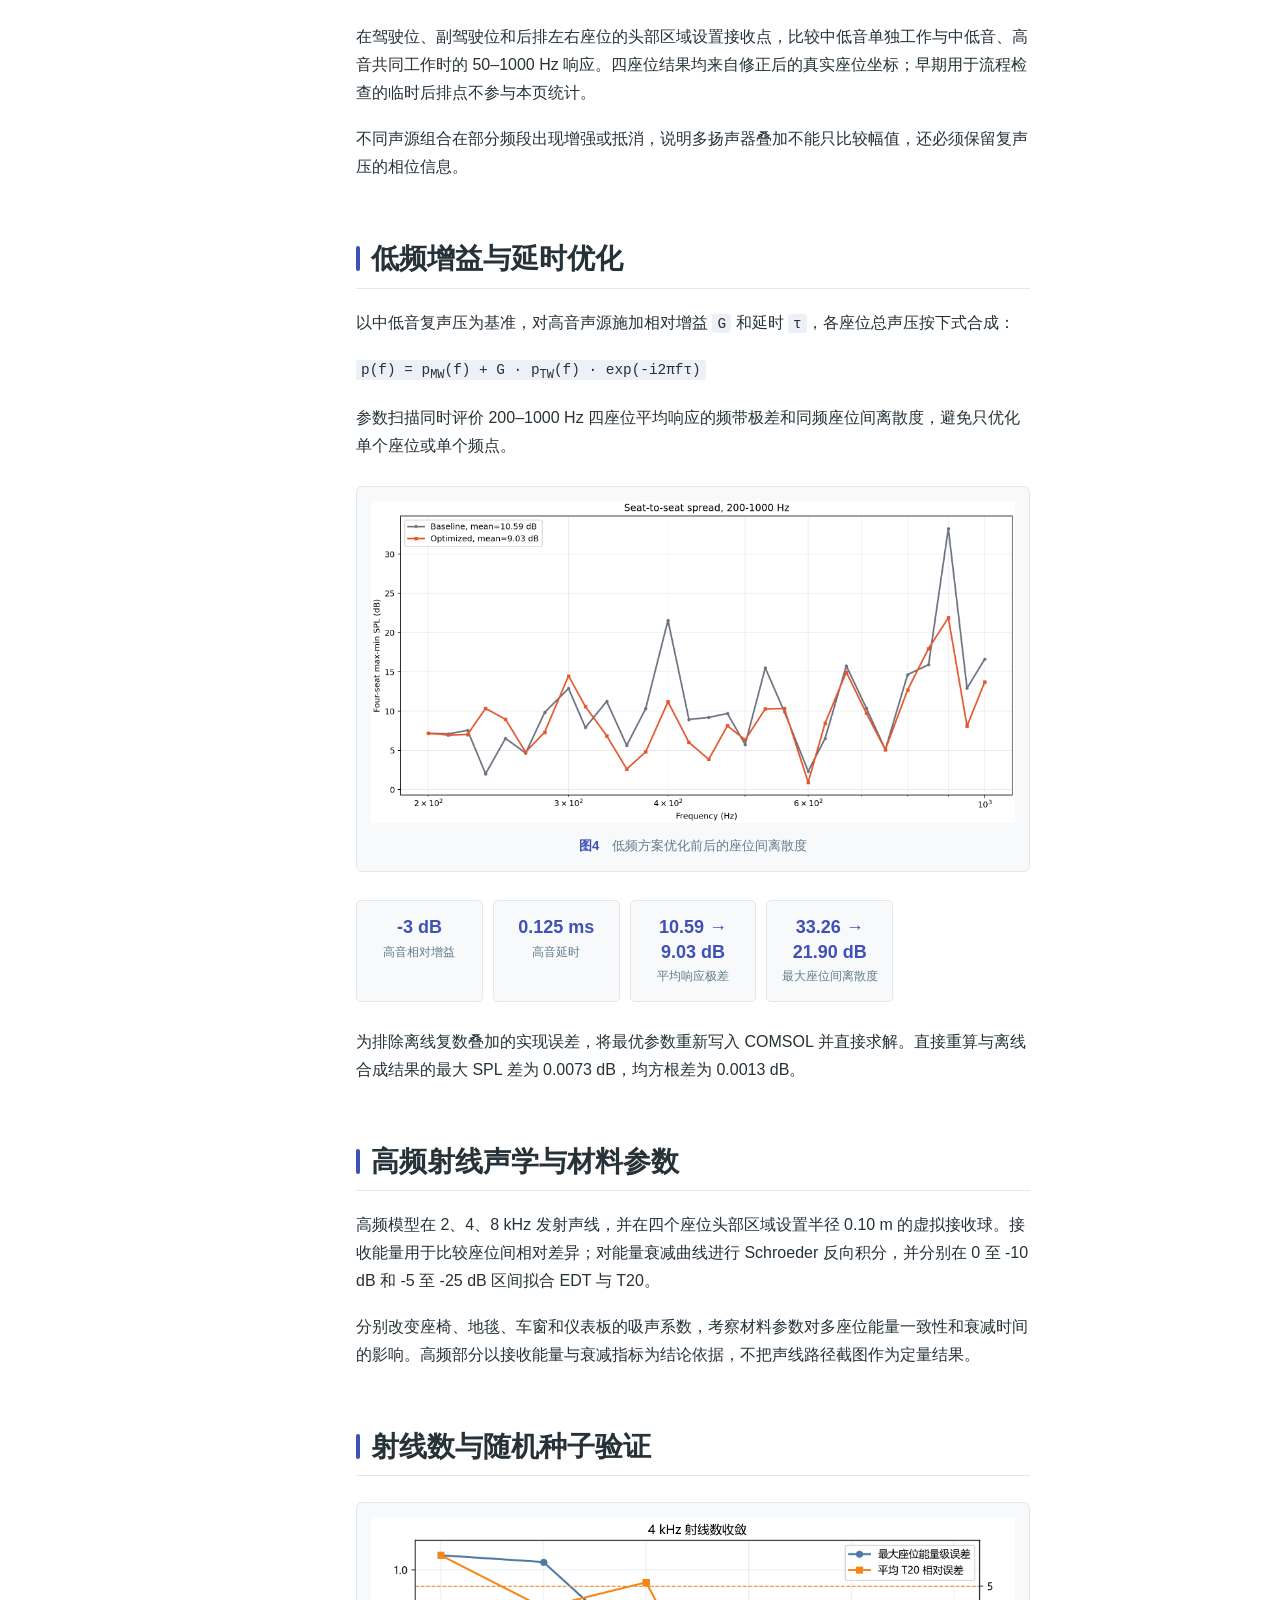
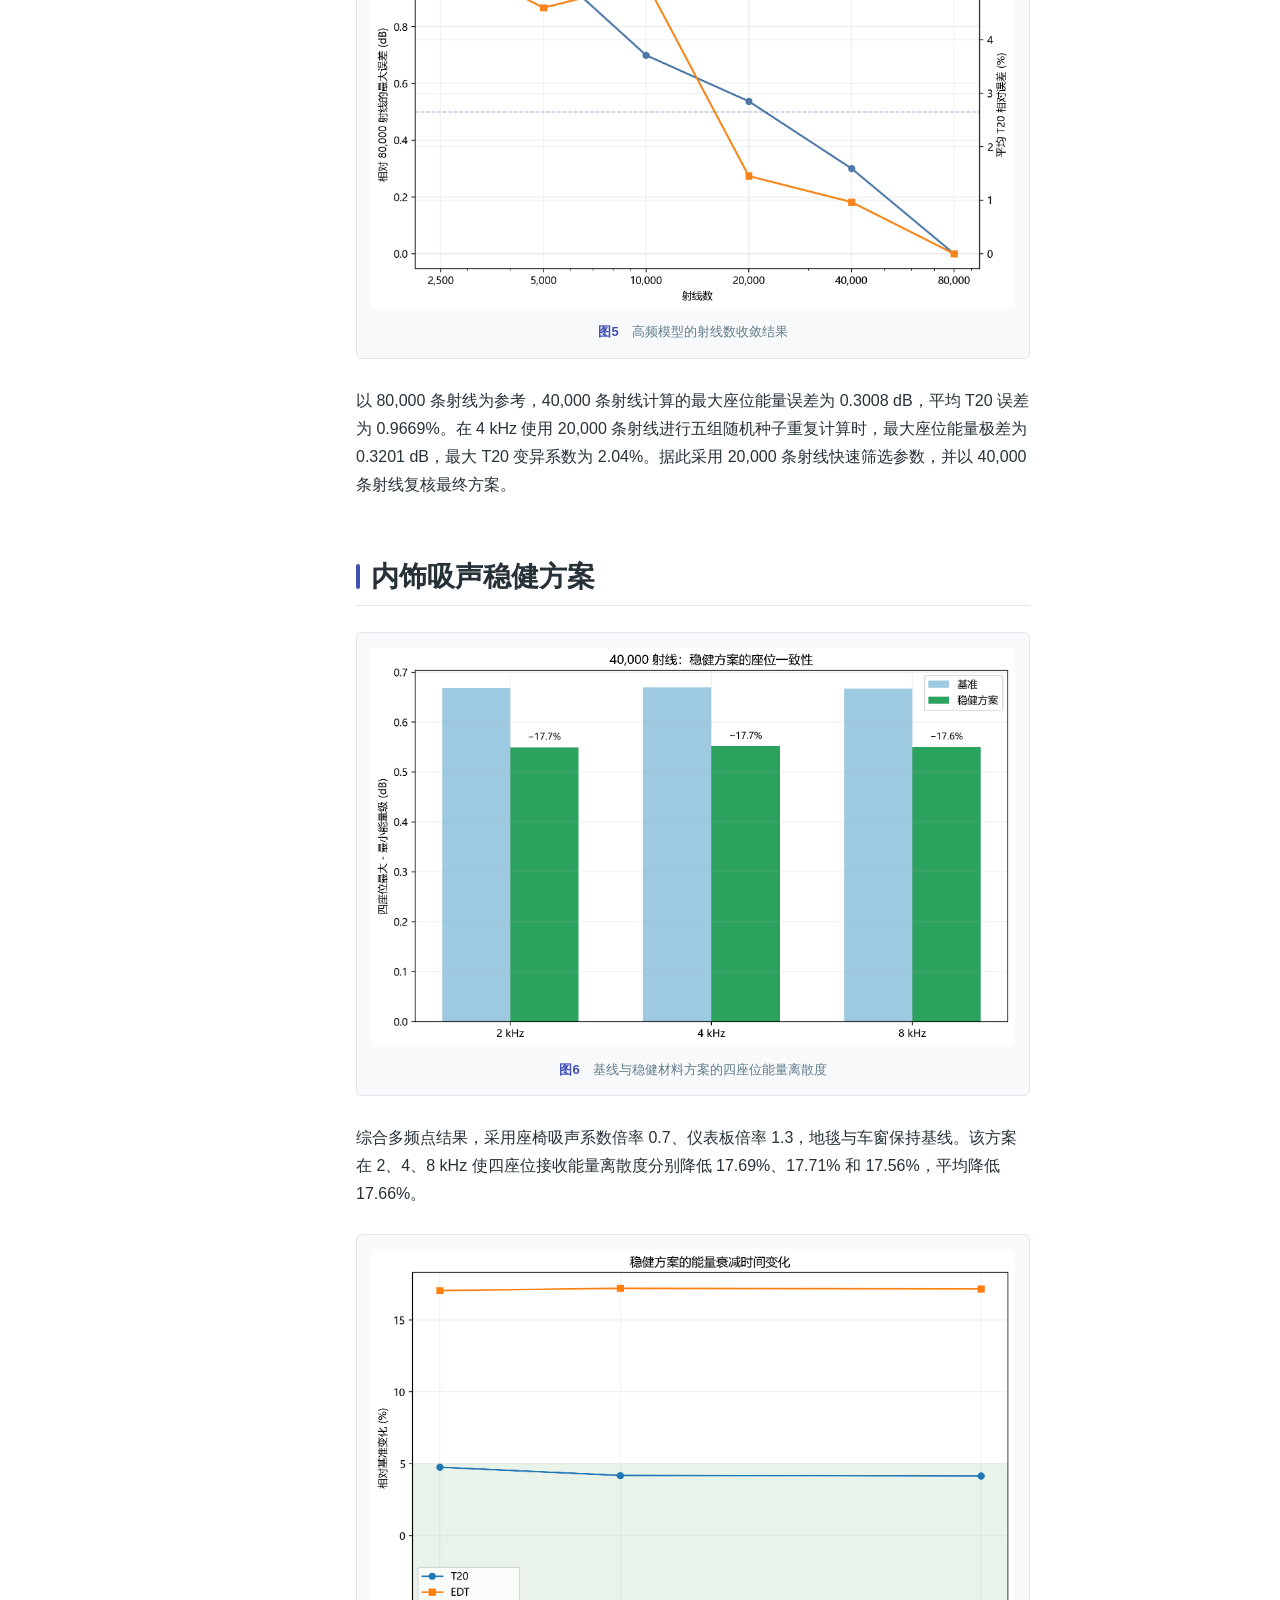
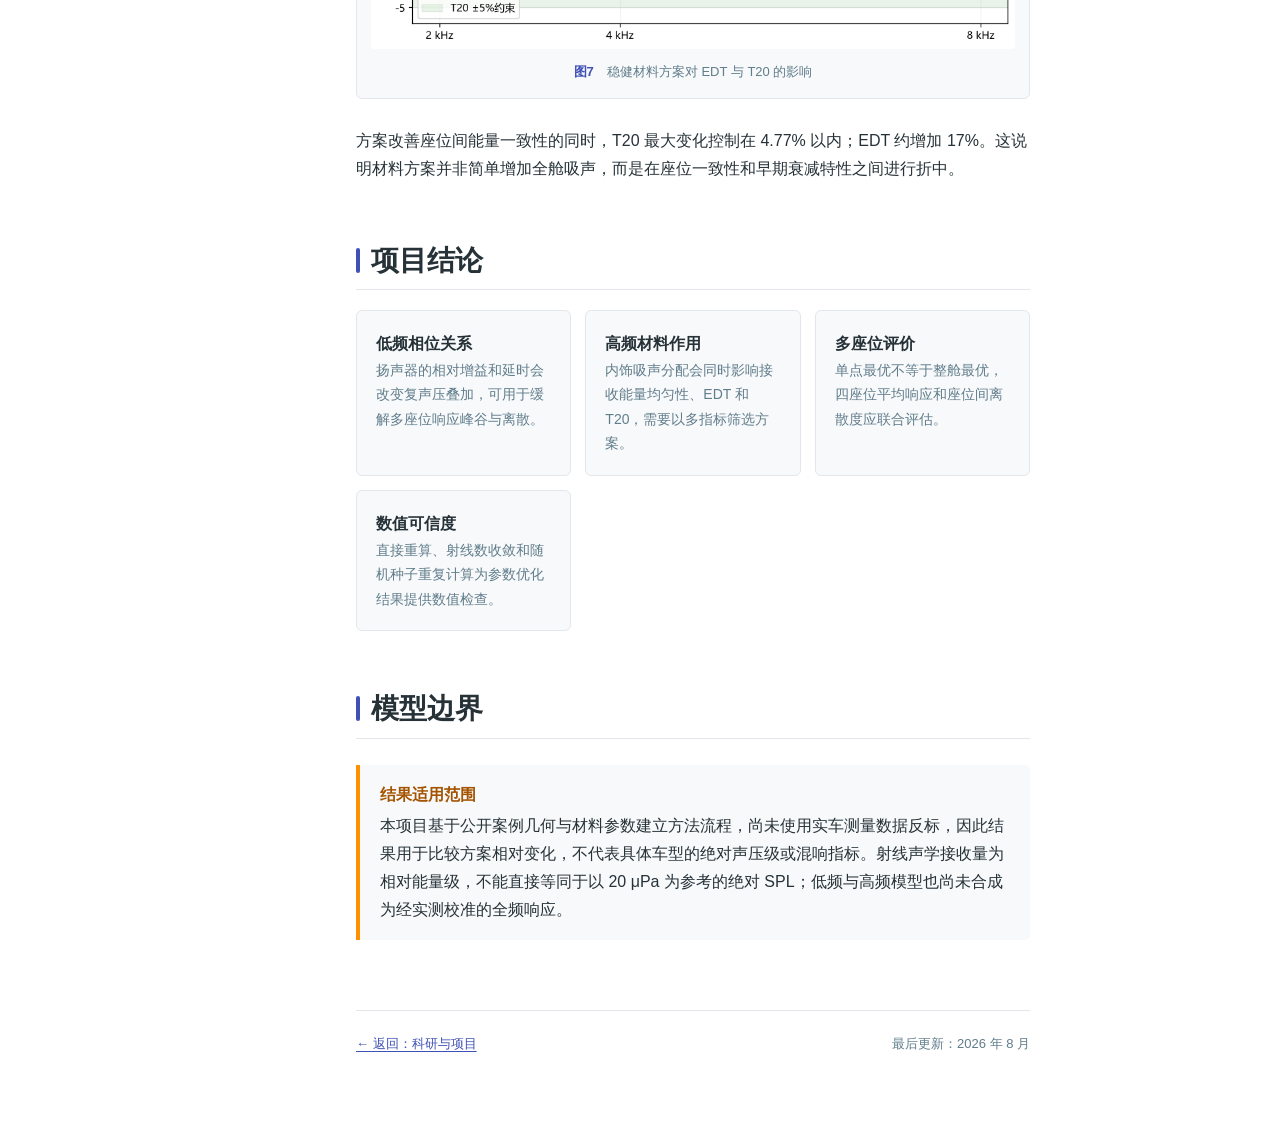
==== commit 2b287407: "Crop chosen portrait to a clearer head-and-shoulders avatar" ====
--- a/car-cabin-acoustics.html
+++ b/car-cabin-acoustics.html
@@ -31,7 +31,7 @@
     <div class="page-shell project-page-shell">
       <aside class="sidebar" aria-label="网站目录">
         <div class="profile-summary">
-          <img src="profile-ai-retouched.png?v=20261017" alt="陈家曦个人照片" width="250" height="250" />
+          <img src="profile-ai-headshot.png?v=20261017" alt="陈家曦个人照片" width="250" height="250" />
           <strong>陈家曦</strong>
           <span>Jaycee Chen</span>
           <p>硕士研究生</p>
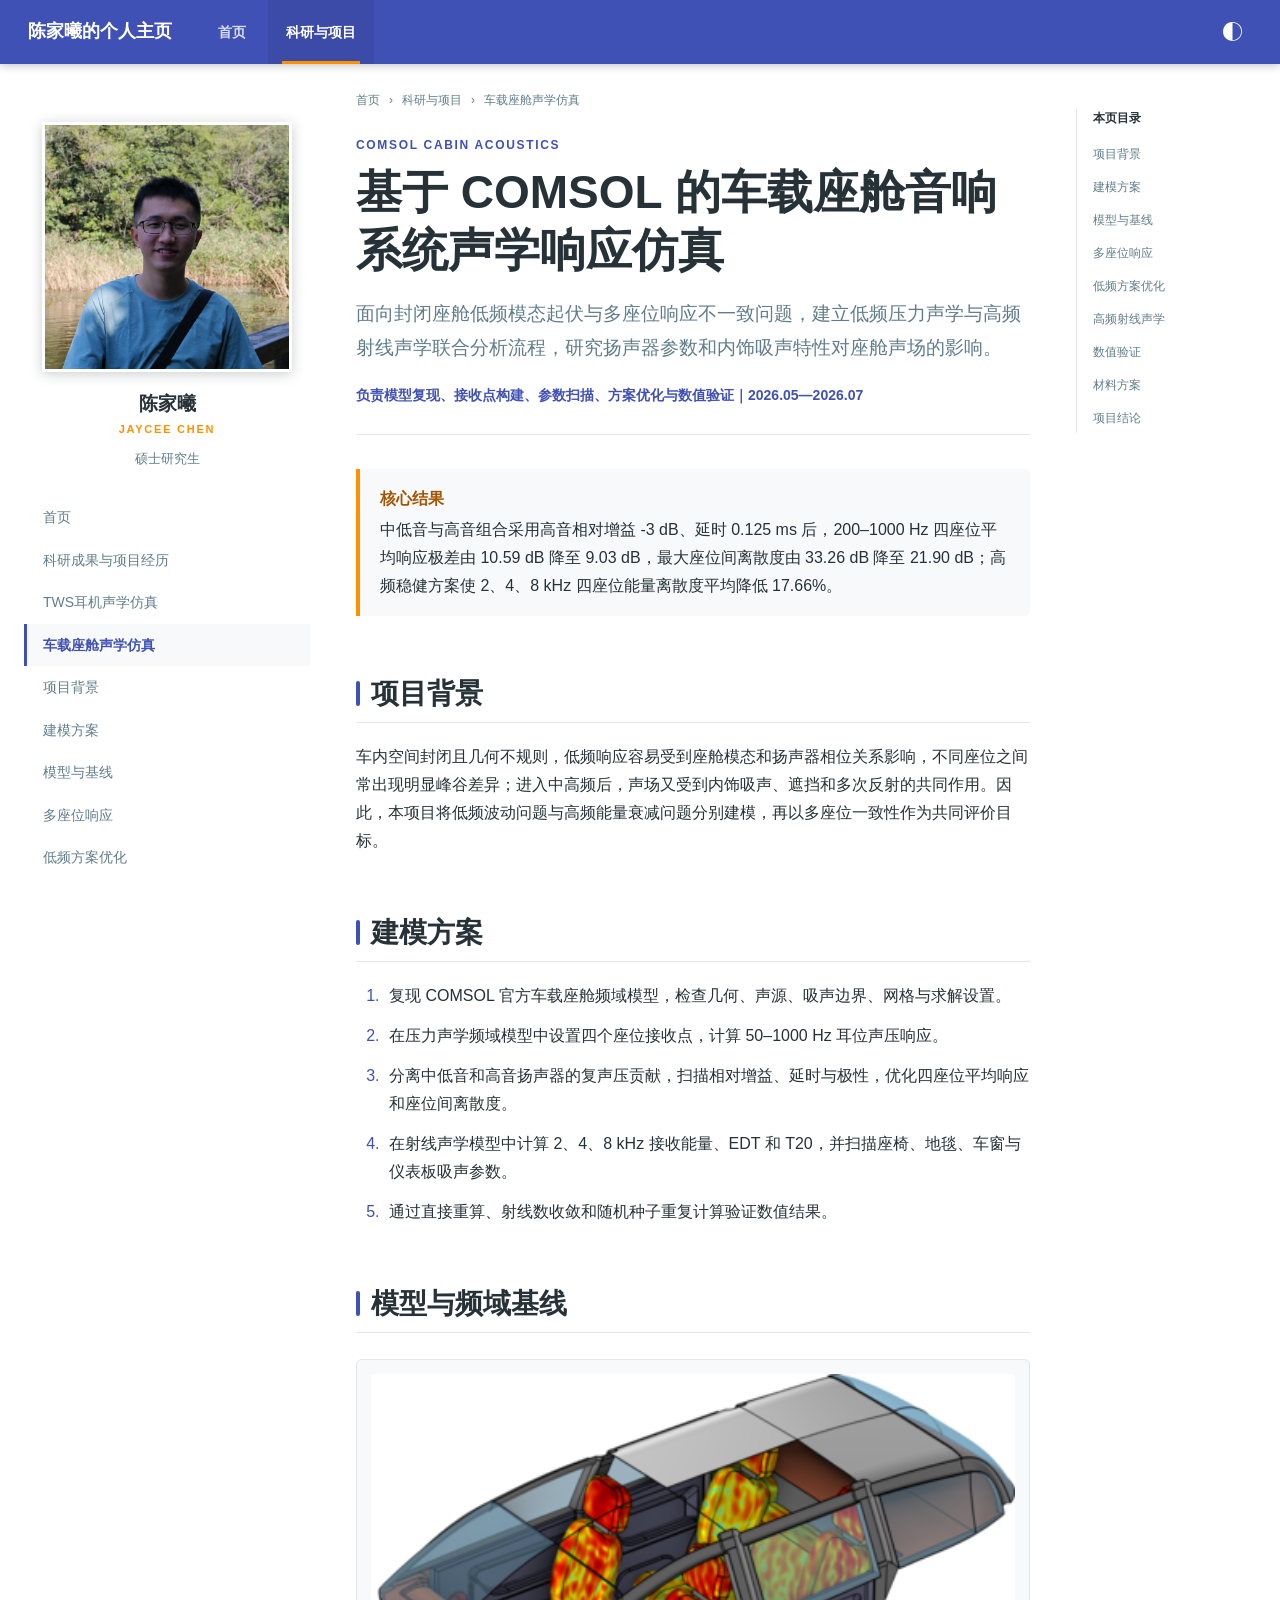
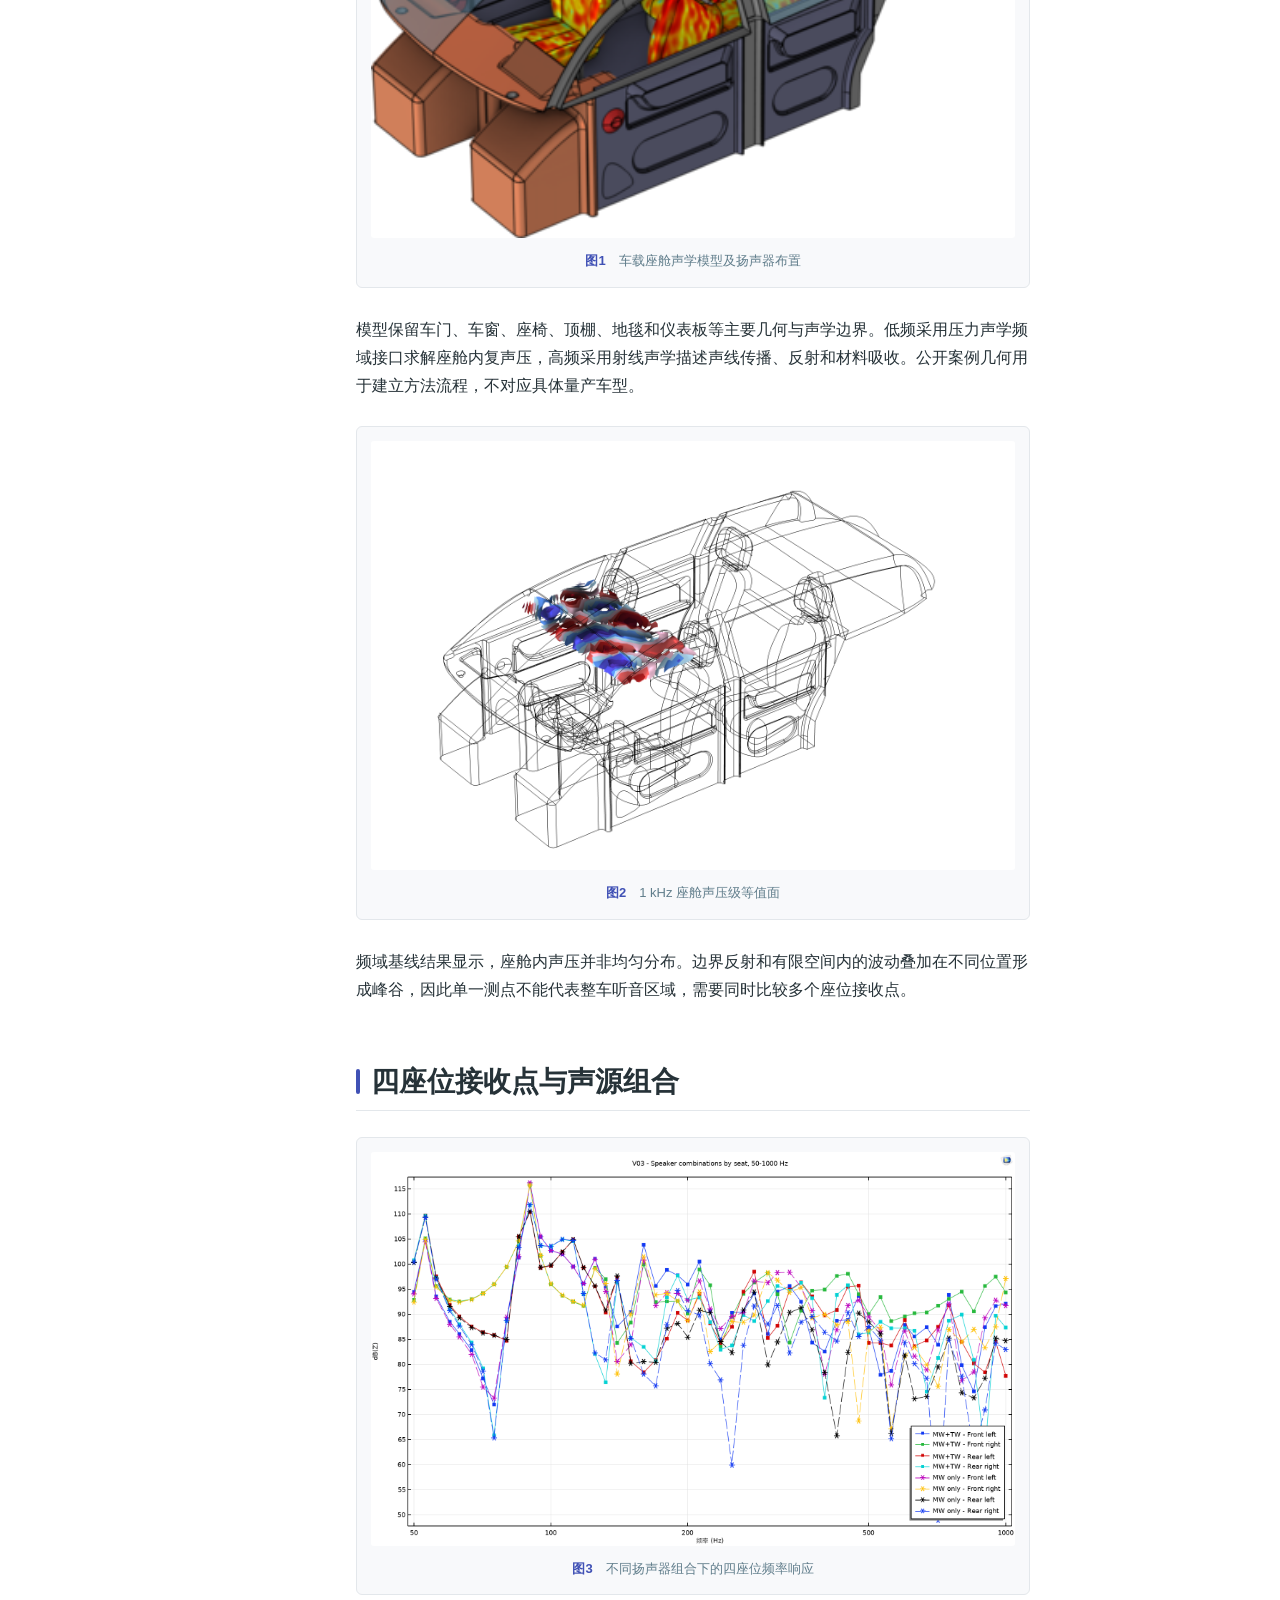
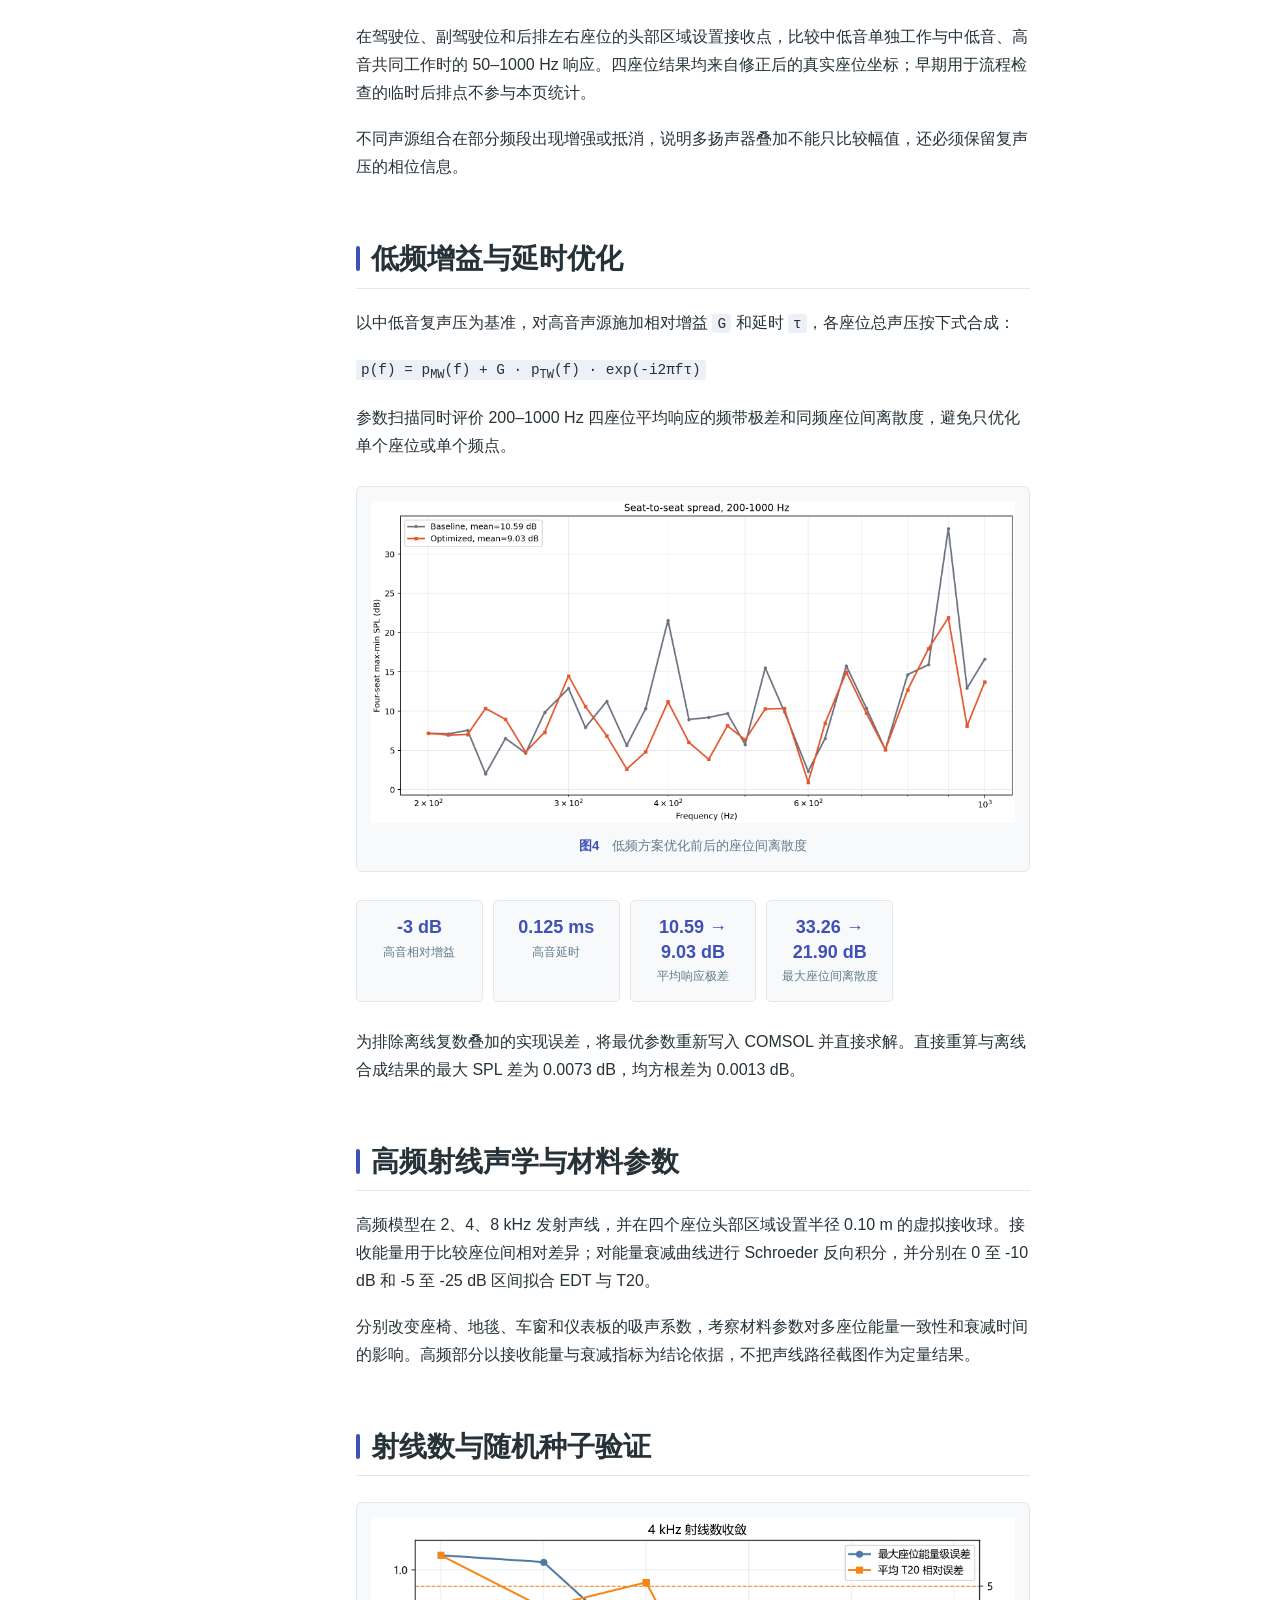
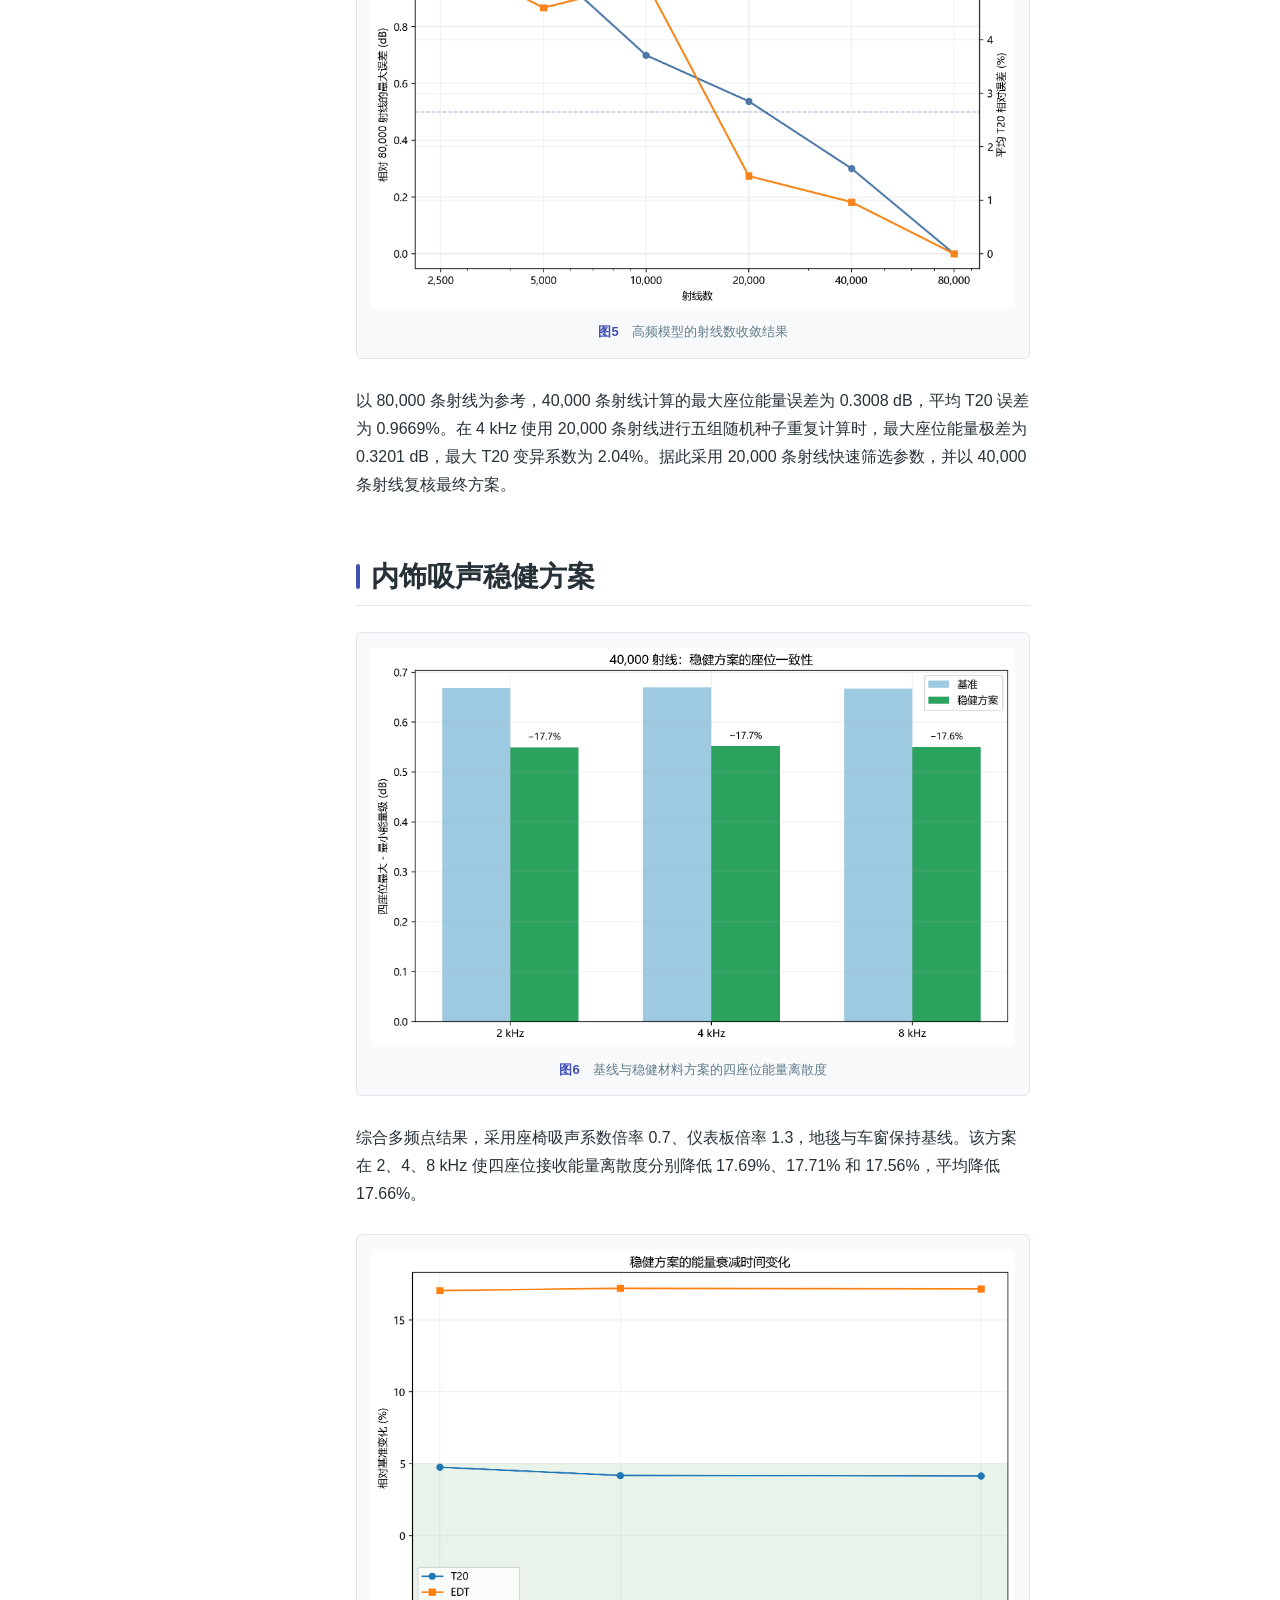
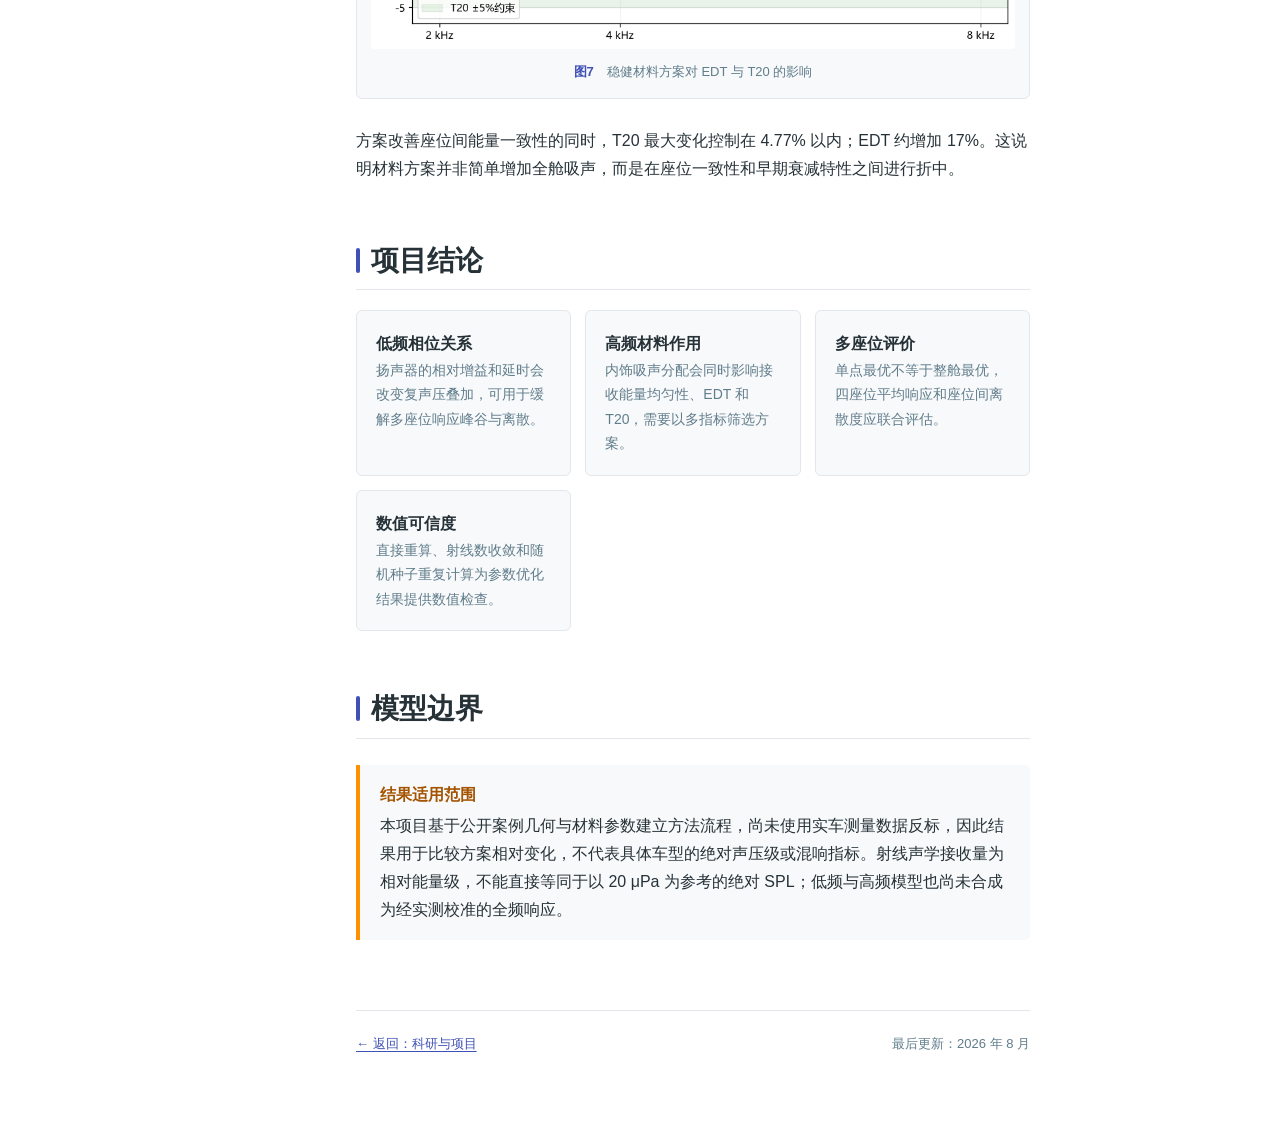
==== commit 0111d0bd: "Relax portrait crop for a less close-up avatar" ====
--- a/car-cabin-acoustics.html
+++ b/car-cabin-acoustics.html
@@ -31,7 +31,7 @@
     <div class="page-shell project-page-shell">
       <aside class="sidebar" aria-label="网站目录">
         <div class="profile-summary">
-          <img src="profile-ai-headshot.png?v=20261017" alt="陈家曦个人照片" width="250" height="250" />
+          <img src="profile-ai-headshot-relaxed.png?v=20261017" alt="陈家曦个人照片" width="250" height="250" />
           <strong>陈家曦</strong>
           <span>Jaycee Chen</span>
           <p>硕士研究生</p>
